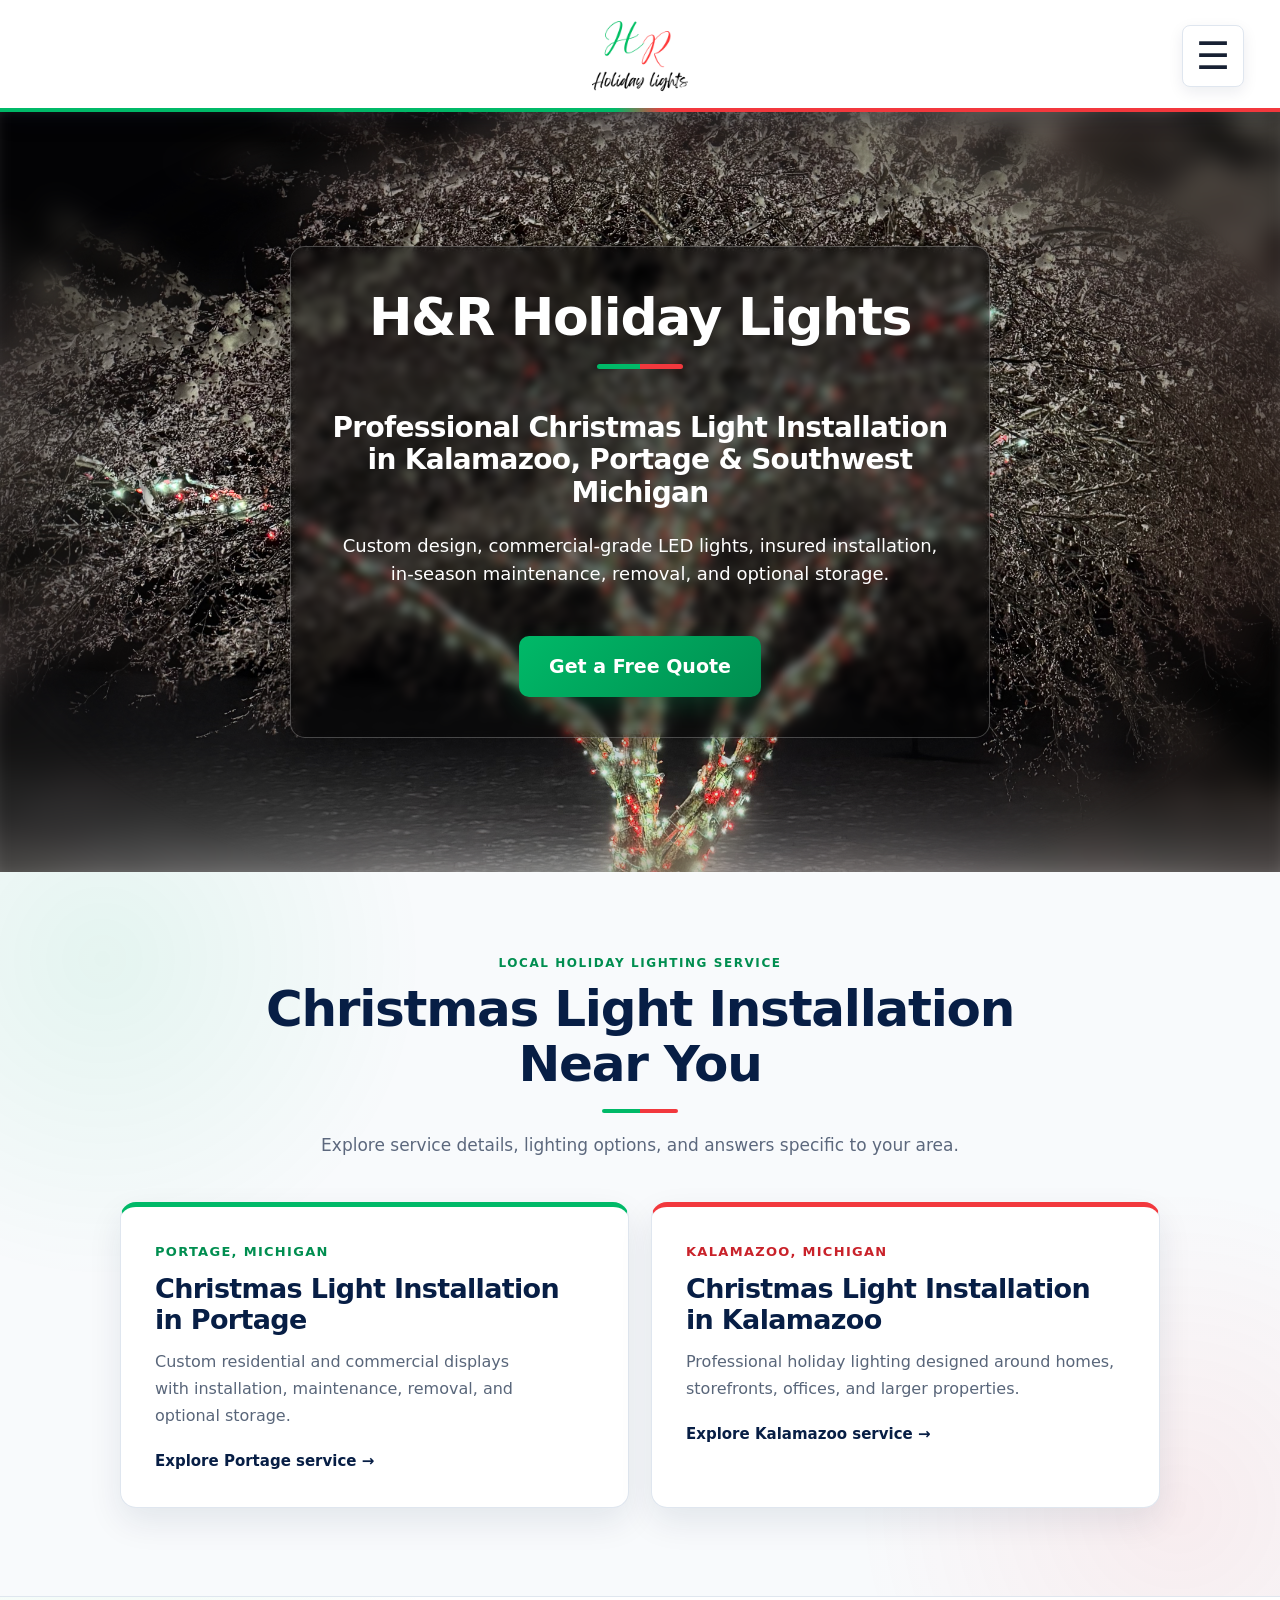
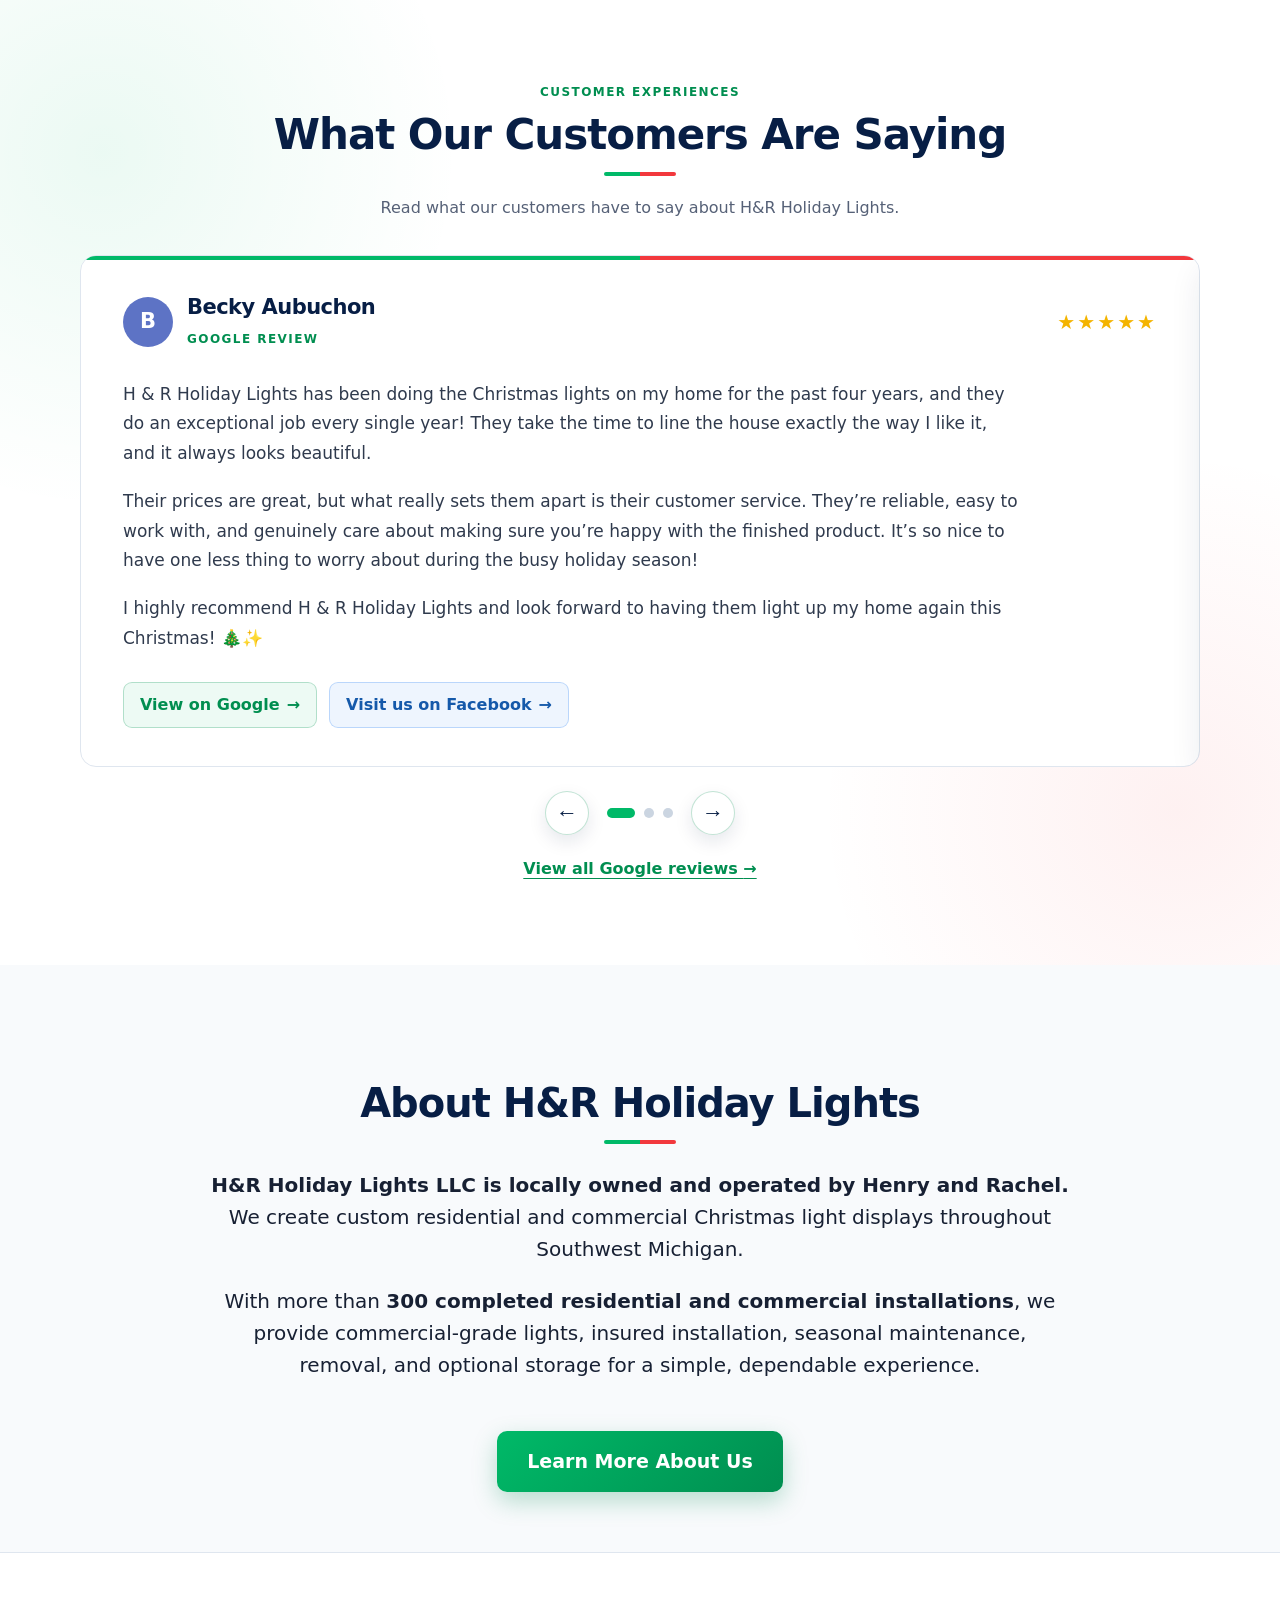
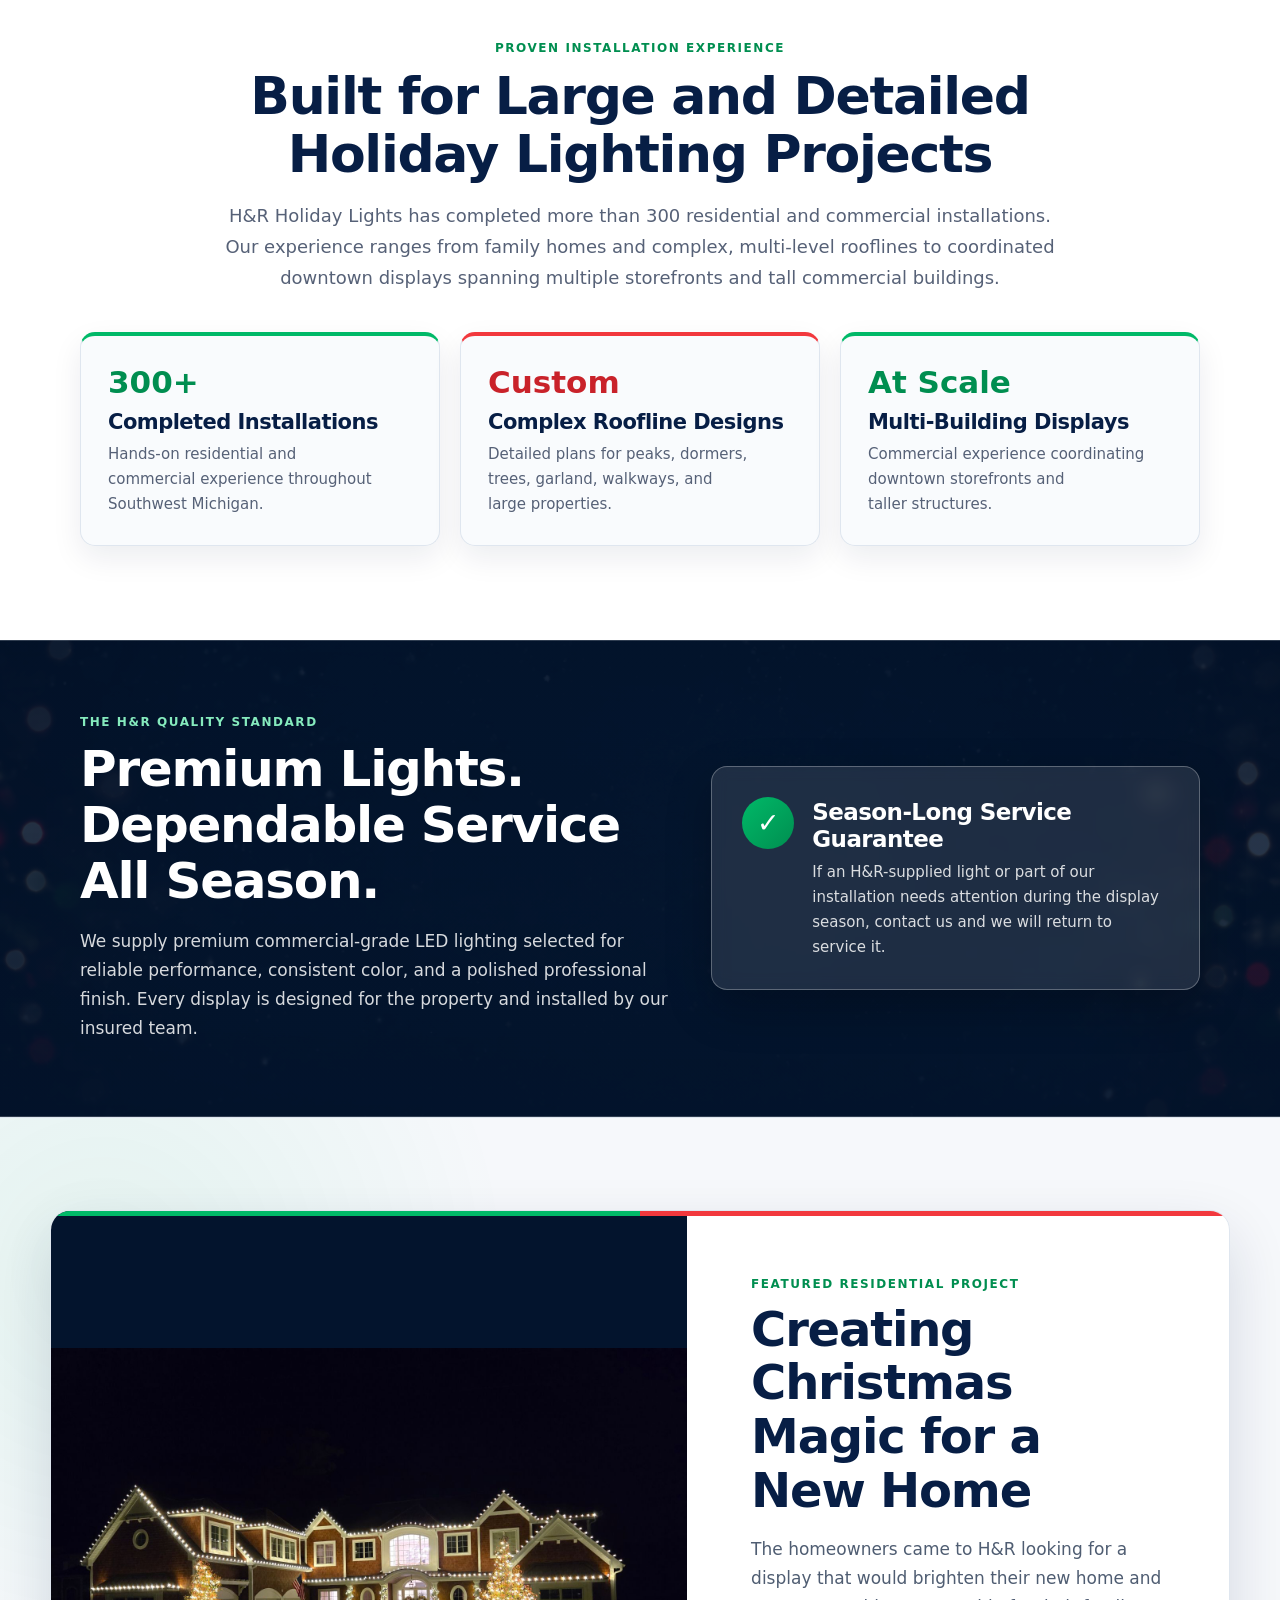
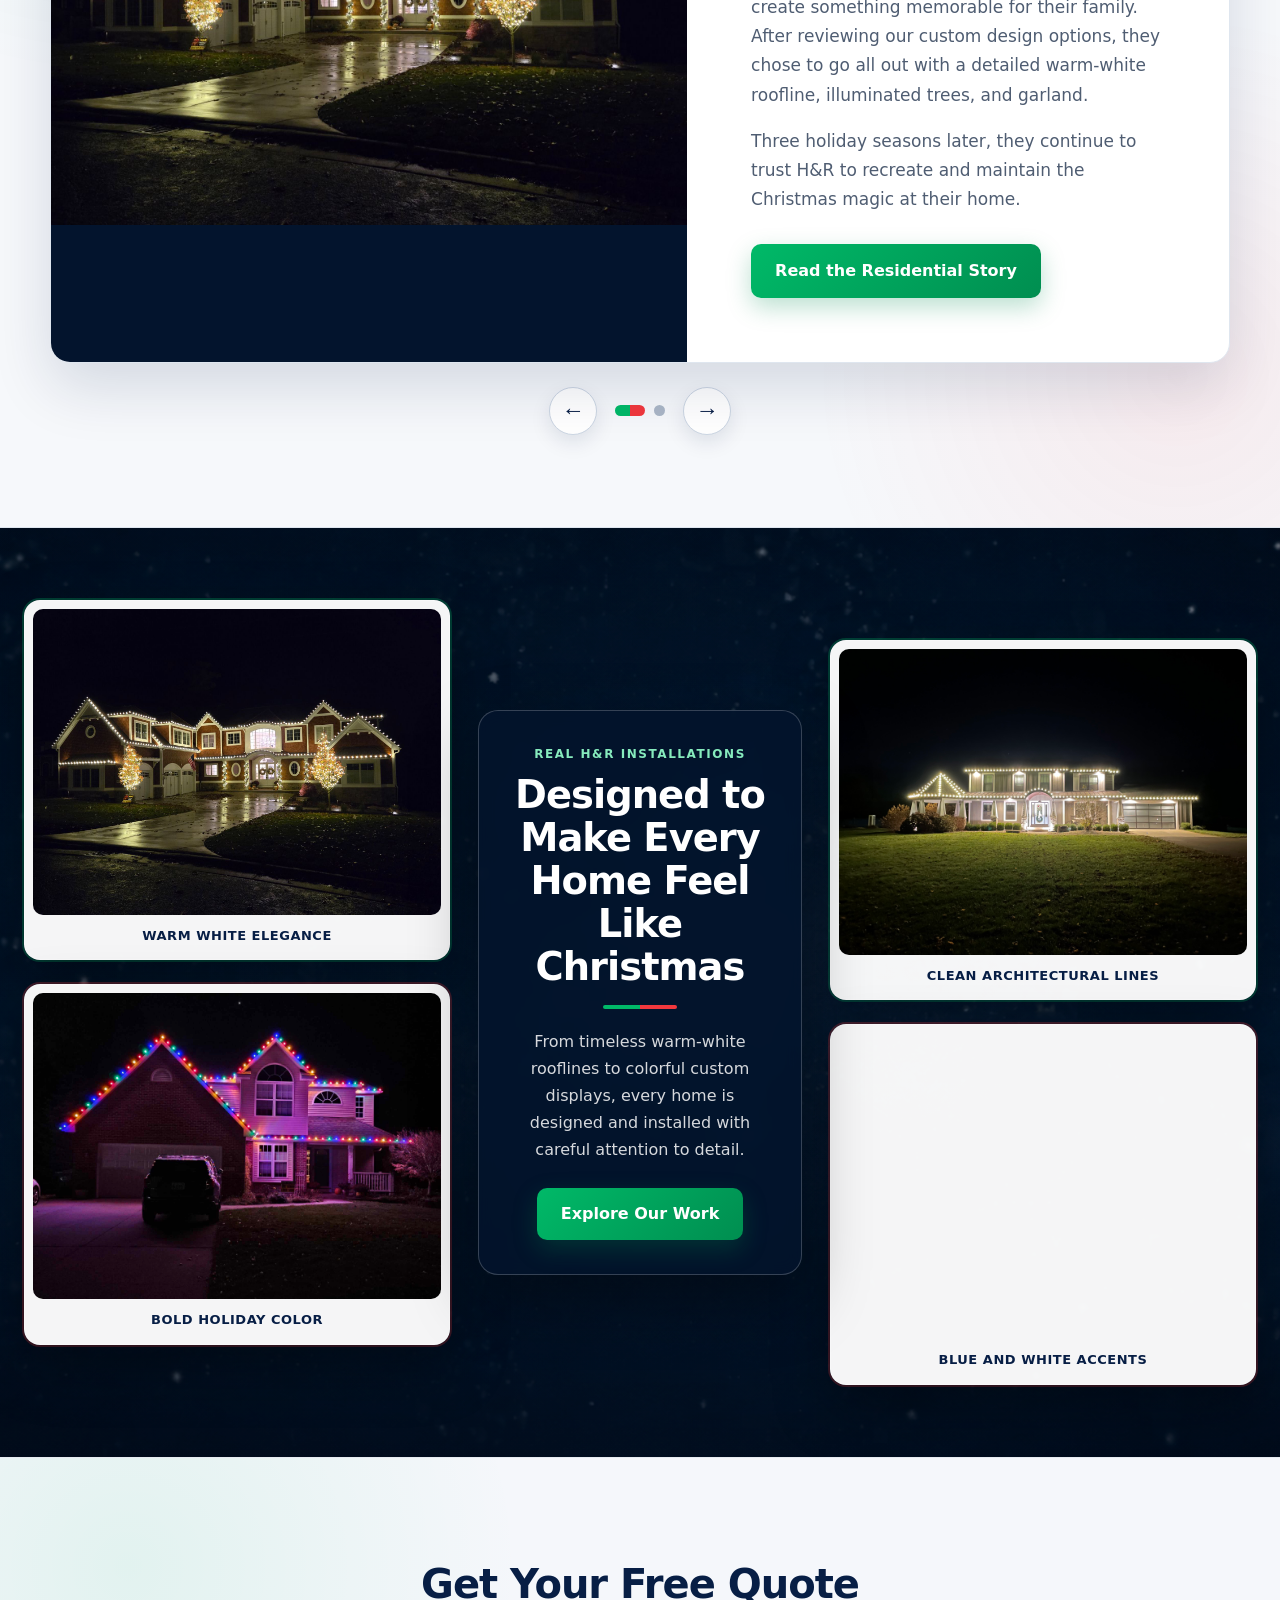
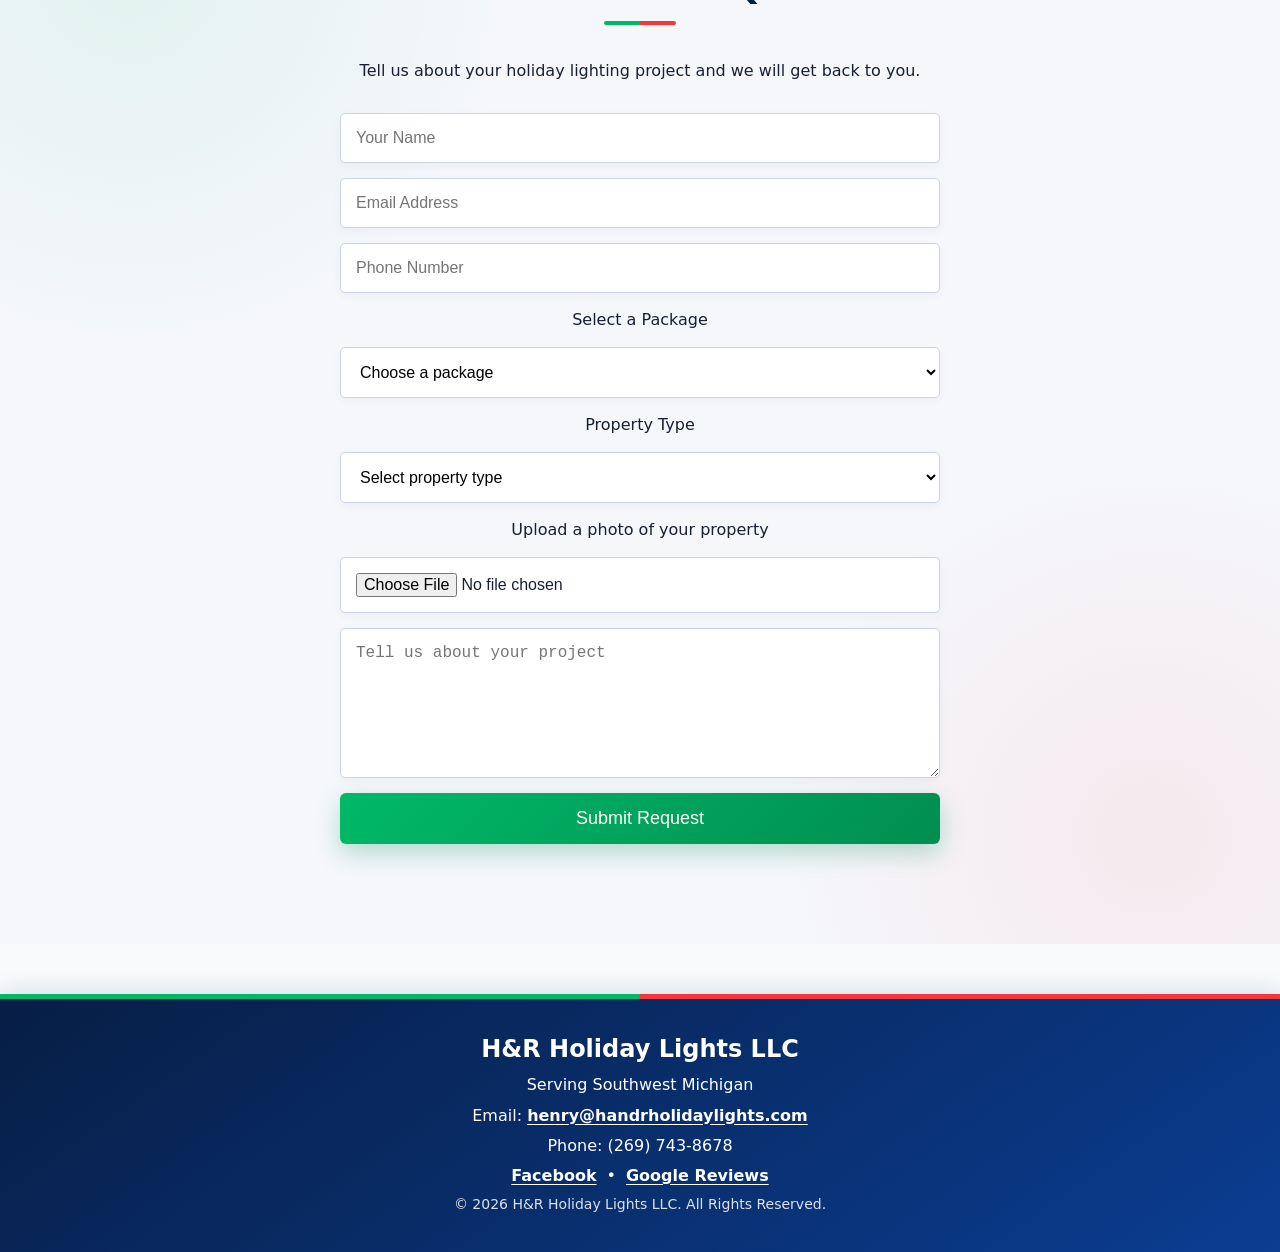
==== index.html @ 10bcf6a8 "Remove fixed Google review counts from homepage" ====
<!DOCTYPE html>
<html lang="en">
<head>
    <meta charset="UTF-8">
    <meta name="viewport" content="width=device-width, initial-scale=1.0">
    <title>Christmas Light Installation in Kalamazoo &amp; Portage, MI</title>
    <meta name="description" content="Professional residential and commercial Christmas light installation in Kalamazoo, Portage, and Southwest Michigan. Design, maintenance, removal, and storage.">
    <meta name="robots" content="index, follow, max-image-preview:large">
    <link rel="canonical" href="https://handrholidaylights.com/">
    <meta property="og:type" content="website">
    <meta property="og:site_name" content="H&amp;R Holiday Lights">
    <meta property="og:title" content="Christmas Light Installation in Kalamazoo &amp; Portage, MI">
    <meta property="og:description" content="Professional residential and commercial Christmas light installation in Kalamazoo, Portage, and Southwest Michigan.">
    <meta property="og:url" content="https://handrholidaylights.com/">
    <meta property="og:image" content="https://handrholidaylights.com/photos/Bandos.jpeg">
    <script type="application/ld+json">
    {
      "@context": "https://schema.org",
      "@graph": [
        {
          "@type": "Organization",
          "@id": "https://handrholidaylights.com/#business",
          "name": "H&R Holiday Lights LLC",
          "alternateName": "H&R Holiday Lights",
          "url": "https://handrholidaylights.com/",
          "logo": "https://handrholidaylights.com/photos/logo.png",
          "image": "https://handrholidaylights.com/photos/Bandos.jpeg",
          "description": "Locally owned professional holiday lighting company serving residential and commercial properties throughout Southwest Michigan.",
          "telephone": "+1-269-743-8678",
          "email": "henry@handrholidaylights.com",
          "areaServed": [
            {
              "@type": "City",
              "name": "Kalamazoo",
              "containedInPlace": {
                "@type": "State",
                "name": "Michigan"
              }
            },
            {
              "@type": "City",
              "name": "Portage",
              "containedInPlace": {
                "@type": "State",
                "name": "Michigan"
              }
            },
            {
              "@type": "AdministrativeArea",
              "name": "Southwest Michigan"
            }
          ],
          "founder": [
            {
              "@type": "Person",
              "name": "Henry"
            },
            {
              "@type": "Person",
              "name": "Rachel"
            }
          ],
          "sameAs": [
            "https://www.facebook.com/p/HR-Holiday-Lights-61552505682072/"
          ],
            "knowsAbout": [
                "Residential holiday lighting",
                "Commercial holiday lighting",
                "Large-scale multi-building holiday lighting",
                "Custom Christmas light design",
                "Professional holiday light installation",
                "Premium commercial-grade LED holiday lights",
                "Season-long service guarantee",
                "In-season lighting maintenance",
            "Holiday light removal and storage"
          ]
        },
        {
          "@type": "WebSite",
          "@id": "https://handrholidaylights.com/#website",
          "url": "https://handrholidaylights.com/",
          "name": "H&R Holiday Lights",
          "publisher": {
            "@id": "https://handrholidaylights.com/#business"
          },
          "inLanguage": "en-US"
        }
      ]
    }
    </script>
    <link rel="stylesheet" href="style.css">
</head>

<body>

<nav class="navbar">

    <div class="logo">
        <a href="index.html">
            <img src="photos/logo.png" alt="H&R Holiday Lights">
        </a>
    </div>

    <div class="menu">
        <button class="menu-button" onclick="toggleMenu()">☰</button>

        <div class="dropdown-menu">
            <a href="index.html">Home</a>
            <a href="services.html">Services</a>
            <a href="gallery.html">Our Work</a>
            <a href="packages.html">Packages</a>
            <a href="process.html">Our Process</a>
            <a href="about.html">About Us</a>
            <a href="portage-christmas-light-installation.html">Portage</a>
            <a href="kalamazoo-christmas-light-installation.html">Kalamazoo</a>
            <a href="faq.html">FAQ</a>
            <a href="index.html#quote">Free Quote</a>
        </div>
    </div>

</nav>

<!-- HERO SECTION -->
<section class="hero">
    <div class="hero-content">
        <h1>H&R Holiday Lights</h1>
        <h2>Professional Christmas Light Installation in Kalamazoo, Portage &amp; Southwest Michigan</h2>
        <p>
            Custom design, commercial-grade LED lights, insured installation,
            in-season maintenance, removal, and optional storage.
        </p>
        <a href="#quote" class="quote-button">Get a Free Quote</a>
    </div>
</section>


<!-- LOCAL SERVICE AREAS -->
<section class="home-service-areas" aria-labelledby="service-areas-heading">
    <div class="location-section-heading">
        <span class="project-story-label">Local holiday lighting service</span>
        <h2 id="service-areas-heading">Christmas Light Installation Near You</h2>
        <p>Explore service details, lighting options, and answers specific to your area.</p>
    </div>

    <div class="home-service-area-grid">
        <a href="portage-christmas-light-installation.html" class="home-service-area-card">
            <span>Portage, Michigan</span>
            <h3>Christmas Light Installation in Portage</h3>
            <p>Custom residential and commercial displays with installation, maintenance, removal, and optional storage.</p>
            <strong>Explore Portage service <span aria-hidden="true">→</span></strong>
        </a>

        <a href="kalamazoo-christmas-light-installation.html" class="home-service-area-card">
            <span>Kalamazoo, Michigan</span>
            <h3>Christmas Light Installation in Kalamazoo</h3>
            <p>Professional holiday lighting designed around homes, storefronts, offices, and larger properties.</p>
            <strong>Explore Kalamazoo service <span aria-hidden="true">→</span></strong>
        </a>
    </div>
</section>


<!-- CUSTOMER REVIEW CARDS -->
<section class="reviews-showcase" aria-labelledby="reviews-heading">
    <div class="reviews-heading">
        <span>Customer experiences</span>
        <h2 id="reviews-heading">What Our Customers Are Saying</h2>
        <p>Read what our customers have to say about H&amp;R Holiday Lights.</p>
    </div>

    <div class="review-carousel" data-review-carousel aria-label="Customer Google reviews">
        <div class="review-viewport">
            <!-- Add new verified reviews as articles in this track; the carousel detects them automatically. -->
            <div class="review-track" data-review-track>
        <article class="review-card review-card-current review-slide" data-review-slide>
            <div class="review-card-top">
                <div class="reviewer">
                    <span class="reviewer-avatar" aria-hidden="true">B</span>
                    <div>
                        <h3>Becky Aubuchon</h3>
                        <span class="review-card-source">Google Review</span>
                    </div>
                </div>
                <span class="review-card-stars" aria-label="5 out of 5 stars">★★★★★</span>
            </div>

            <blockquote>
                <p>
                    H &amp; R Holiday Lights has been doing the Christmas lights on my home for the past four years,
                    and they do an exceptional job every single year! They take the time to line the house exactly
                    the way I like it, and it always looks beautiful.
                </p>
                <p>
                    Their prices are great, but what really sets them apart is their customer service. They’re
                    reliable, easy to work with, and genuinely care about making sure you’re happy with the finished
                    product. It’s so nice to have one less thing to worry about during the busy holiday season!
                </p>
                <p>
                    I highly recommend H &amp; R Holiday Lights and look forward to having them light up my home again
                    this Christmas! 🎄✨
                </p>
            </blockquote>

            <div class="review-actions">
                <a
                    href="https://www.google.com/search?q=H%26R+Holiday+Lights+Mattawan+MI+reviews"
                    target="_blank"
                    rel="noopener noreferrer">
                    View on Google <span aria-hidden="true">→</span>
                </a>
                <a
                    class="facebook-link"
                    href="https://www.facebook.com/p/HR-Holiday-Lights-61552505682072/"
                    target="_blank"
                    rel="noopener noreferrer">
                    Visit us on Facebook <span aria-hidden="true">→</span>
                </a>
            </div>
        </article>

        <article class="review-card review-card-current review-slide" data-review-slide>
            <div class="review-card-top">
                <div class="reviewer">
                    <span class="reviewer-avatar" aria-hidden="true">P</span>
                    <div>
                        <h3>Peggy Burco</h3>
                        <span class="review-card-source">Google Review</span>
                    </div>
                </div>
                <span class="review-card-stars" aria-label="5 out of 5 stars">★★★★★</span>
            </div>

            <blockquote>
                <p>
                    We’ve used Henry for 2 years and scheduled for this year. Always professional,
                    on time and does what he says. His prices are great too! Couldn’t be more satisfied!
                </p>
            </blockquote>

            <div class="review-actions">
                <a
                    href="https://www.google.com/search?q=H%26R+Holiday+Lights+Mattawan+MI+reviews"
                    target="_blank"
                    rel="noopener noreferrer">
                    View on Google <span aria-hidden="true">→</span>
                </a>
            </div>
        </article>

        <article class="review-card review-card-current review-slide" data-review-slide>
            <div class="review-card-top">
                <div class="reviewer">
                    <span class="reviewer-avatar" aria-hidden="true">Z</span>
                    <div>
                        <h3>Zena Burns</h3>
                        <span class="review-card-source">Google Review</span>
                    </div>
                </div>
                <span class="review-card-stars" aria-label="5 out of 5 stars">★★★★★</span>
            </div>

            <blockquote>
                <p>
                    Working with H&amp;R was a great experience. Their quality and professionalism were both
                    fantastic. We were so impressed when they came out to give us our initial quote. They quickly
                    provided a color-coded photo of our home with different options that we could mix and match to
                    fit our budget. We also felt like they were truly invested in making our home look great.
                </p>
                <p>
                    We wanted to mix it up a bit with the colors, and their collaboration and idea-sharing were very
                    much appreciated. It's so great to work with a company that's quick to respond, too. We're looking
                    forward to having them back this season. Highly recommend!
                </p>
            </blockquote>

            <div class="review-actions">
                <a
                    href="https://www.google.com/search?q=H%26R+Holiday+Lights+Mattawan+MI+reviews"
                    target="_blank"
                    rel="noopener noreferrer">
                    View on Google <span aria-hidden="true">→</span>
                </a>
            </div>
        </article>
            </div>
        </div>
        <div class="review-carousel-controls" data-review-controls>
            <button type="button" class="review-arrow" data-review-previous aria-label="Show previous review">←</button>
            <div class="review-dots" data-review-dots aria-label="Choose a review"></div>
            <button type="button" class="review-arrow" data-review-next aria-label="Show next review">→</button>
        </div>
        <a class="review-all-link" href="https://www.google.com/search?q=H%26R+Holiday+Lights+Mattawan+MI+reviews" target="_blank" rel="noopener noreferrer">View all Google reviews <span aria-hidden="true">→</span></a>
    </div>
</section>


<!-- ABOUT US SECTION -->
<section class="about">

    <h2>About H&R Holiday Lights</h2>

    <p>
        <strong>H&R Holiday Lights LLC is locally owned and operated by Henry and Rachel.</strong>
        We create custom residential and commercial Christmas light displays
        throughout Southwest Michigan.
    </p>

    <p>
        With more than <strong>300 completed residential and commercial installations</strong>,
        we provide commercial-grade lights, insured installation, seasonal maintenance,
        removal, and optional storage for a simple, dependable experience.
    </p>

    <a href="about.html" class="quote-button">
        Learn More About Us
    </a>

</section>


<!-- CAPACITY AND EXPERIENCE -->
<section class="capacity-proof" aria-labelledby="capacity-heading">
    <div class="capacity-proof-heading">
        <span class="project-story-label">Proven installation experience</span>
        <h2 id="capacity-heading">Built for Large and Detailed Holiday Lighting Projects</h2>
        <p>
            H&R Holiday Lights has completed more than 300 residential and commercial
            installations. Our experience ranges from family homes and complex,
            multi-level rooflines to coordinated downtown displays spanning multiple
            storefronts and tall commercial buildings.
        </p>
    </div>

    <div class="capacity-proof-grid">
        <article>
            <strong>300+</strong>
            <h3>Completed Installations</h3>
            <p>Hands-on residential and commercial experience throughout Southwest Michigan.</p>
        </article>
        <article>
            <strong>Custom</strong>
            <h3>Complex Roofline Designs</h3>
            <p>Detailed plans for peaks, dormers, trees, garland, walkways, and large properties.</p>
        </article>
        <article>
            <strong>At Scale</strong>
            <h3>Multi-Building Displays</h3>
            <p>Commercial experience coordinating downtown storefronts and taller structures.</p>
        </article>
    </div>

</section>


<!-- QUALITY AND SERVICE PROMISE -->
<section class="quality-promise" aria-labelledby="quality-promise-heading">
    <div class="quality-promise-copy">
        <span class="project-story-label">The H&R quality standard</span>
        <h2 id="quality-promise-heading">Premium Lights. Dependable Service All Season.</h2>
        <p>
            We supply premium commercial-grade LED lighting selected for reliable
            performance, consistent color, and a polished professional finish. Every
            display is designed for the property and installed by our insured team.
        </p>
    </div>

    <div class="service-guarantee">
        <span aria-hidden="true">✓</span>
        <div>
            <h3>Season-Long Service Guarantee</h3>
            <p>
                If an H&R-supplied light or part of our installation needs attention
                during the display season, contact us and we will return to service it.
            </p>
        </div>
    </div>
</section>


<!-- FEATURED PROJECT STORY -->
<section class="featured-project project-carousel" aria-label="Featured residential and commercial project stories" data-project-carousel>
    <div class="project-carousel-track">
        <article class="featured-project-inner project-slide is-active" data-project-slide>
            <figure class="featured-project-media">
                <img
                    src="photos/Bandos.jpeg"
                    alt="Large Southwest Michigan home with warm-white lights outlining multiple rooflines, peaks, front trees, and the entry"
                    width="1600"
                    height="1200"
                    loading="lazy"
                    decoding="async">
            </figure>

            <div class="featured-project-copy">
                <span class="project-story-label">Featured residential project</span>
                <h2>Creating Christmas Magic for a New Home</h2>
                <p>
                    The homeowners came to H&R looking for a display that would brighten their
                    new home and create something memorable for their family. After reviewing
                    our custom design options, they chose to go all out with a detailed
                    warm-white roofline, illuminated trees, and garland.
                </p>
                <p>
                    Three holiday seasons later, they continue to trust H&R to recreate and
                    maintain the Christmas magic at their home.
                </p>
                <a href="gallery.html#project-stories" class="quote-button">Read the Residential Story</a>
            </div>
        </article>

        <article class="featured-project-inner project-slide project-slide-commercial" data-project-slide hidden>
            <a
                class="featured-project-media project-slide-video-link"
                href="commercial.html#dowagiac-project"
                aria-label="View the Downtown Dowagiac project story and video">
                <img
                    src="videos/commercial-display-poster.jpg"
                    alt="Downtown Dowagiac storefronts outlined with coordinated holiday lighting"
                    width="910"
                    height="512"
                    loading="lazy"
                    decoding="async">
                <span aria-hidden="true">▶</span>
            </a>

            <div class="featured-project-copy">
                <span class="project-story-label">Featured commercial project</span>
                <h2>Christmas Magic Returns to Downtown Dowagiac</h2>
                <p>
                    After years of wanting to refresh the downtown Christmas atmosphere,
                    Dowagiac turned to H&R for a coordinated display spanning multiple
                    storefronts and tall structures.
                </p>
                <p>
                    H&R continues to support the project with year-round planning and
                    seasonal maintenance, helping the downtown display shine year after year.
                </p>
                <ul class="commercial-proof-list project-carousel-proof" aria-label="Dowagiac project highlights">
                    <li>Multi-building display</li>
                    <li>Tall structures</li>
                    <li>Ongoing service</li>
                </ul>
                <a href="commercial.html#dowagiac-project" class="quote-button">View the Story &amp; Video</a>
            </div>
        </article>
    </div>

    <div class="project-carousel-controls" aria-label="Featured project controls">
        <button type="button" class="project-carousel-arrow" data-project-previous aria-label="Show previous project">←</button>
        <div class="project-carousel-dots">
            <button type="button" class="is-active" data-project-dot aria-label="Show residential project" aria-current="true"></button>
            <button type="button" data-project-dot aria-label="Show Downtown Dowagiac project"></button>
        </div>
        <button type="button" class="project-carousel-arrow" data-project-next aria-label="Show next project">→</button>
    </div>
</section>


<!-- WINTER INSTALLATION SHOWCASE -->
<section class="gallery holiday-showcase" aria-labelledby="showcase-heading">
    <div class="showcase-inner">
        <div class="showcase-photo-column showcase-photo-column-left">
            <figure class="showcase-photo">
                <img src="photos/Bandos.jpeg" alt="Large home outlined with warm white holiday lights" width="1600" height="1200" loading="lazy" decoding="async">
                <figcaption>Warm white elegance</figcaption>
            </figure>

            <figure class="showcase-photo">
                <img src="photos/Bethany.jpeg" alt="Home outlined with bright multicolor Christmas lights" width="2000" height="1500" loading="lazy" decoding="async">
                <figcaption>Bold holiday color</figcaption>
            </figure>
        </div>

        <div class="showcase-copy">
            <span class="showcase-eyebrow">Real H&amp;R installations</span>
            <h2 id="showcase-heading">Designed to Make Every Home Feel Like Christmas</h2>
            <p>
                From timeless warm-white rooflines to colorful custom displays,
                every home is designed and installed with careful attention to detail.
            </p>
            <a href="gallery.html" class="quote-button">Explore Our Work</a>
        </div>

        <div class="showcase-photo-column showcase-photo-column-right">
            <figure class="showcase-photo">
                <img src="photos/Eric.jpeg" alt="Wide home with a crisp warm white roofline display" width="4032" height="3024" loading="lazy" decoding="async">
                <figcaption>Clean architectural lines</figcaption>
            </figure>

            <figure class="showcase-photo">
                <img src="photos/Blue.jpeg" alt="Two-story home decorated with blue and white holiday lights" width="5712" height="4284" loading="lazy" decoding="async">
                <figcaption>Blue and white accents</figcaption>
            </figure>
        </div>
    </div>
</section>




<!-- QUOTE SECTION -->
<section class="quote" id="quote">

    <h2>Get Your Free Quote</h2>

    <p>
        Tell us about your holiday lighting project and we will get back to you.
    </p>

    <form action="https://formspree.io/f/xqpzarww" method="POST" enctype="multipart/form-data">

    <input
        type="text"
        name="name"
        placeholder="Your Name"
        required>

    <input
        type="email"
        name="email"
        placeholder="Email Address"
        required>

    <input
        type="tel"
        name="phone"
        placeholder="Phone Number">

<label for="package">Select a Package</label>

<select id="package" name="package" required>
    <option value="">Choose a package</option>
    <option value="Classic Package">Classic Package ($650 - $1,200)</option>
    <option value="Premium Package">Premium Package ($1,200 - $2,300)</option>
    <option value="Signature Package">Signature Package ($2,300+)</option>
    <option value="Commercial Package">Commercial Package (Custom Quote)</option>
</select>
<label for="property">Property Type</label>

<select id="property" name="property" required>
    <option value="">Select property type</option>
    <option value="Residential Home">Residential Home</option>
    <option value="Business">Business</option>
    <option value="Church">Church</option>
    <option value="Apartment / HOA">Apartment / HOA</option>
</select>
<label for="photos">Upload a photo of your property</label>

<input 
    type="file" 
    id="photos" 
    name="photos" 
    accept="image/*">
    <textarea
        name="message"
        placeholder="Tell us about your project"
        required></textarea>

    <button type="submit">
        Submit Request
    </button>

</form>
</section>
<footer>

    <p>H&R Holiday Lights LLC</p>

    <p>Serving Southwest Michigan</p>

    <p>Email: <a href="mailto:henry@handrholidaylights.com">henry@handrholidaylights.com</a></p>

    <p>Phone: (269) 743-8678</p>

    <p class="footer-socials">
        <a href="https://www.facebook.com/p/HR-Holiday-Lights-61552505682072/" target="_blank" rel="noopener noreferrer">Facebook</a>
        <span aria-hidden="true">•</span>
        <a href="https://www.google.com/search?q=H%26R+Holiday+Lights+Mattawan+MI+reviews" target="_blank" rel="noopener noreferrer">Google Reviews</a>
    </p>

    <p>© 2026 H&R Holiday Lights LLC. All Rights Reserved.</p>

</footer>
<script>
function toggleMenu() {
    document.querySelector(".dropdown-menu").classList.toggle("show");
}

const projectCarousel = document.querySelector("[data-project-carousel]");

if (projectCarousel) {
    const projectSlides = Array.from(projectCarousel.querySelectorAll("[data-project-slide]"));
    const projectDots = Array.from(projectCarousel.querySelectorAll("[data-project-dot]"));
    const previousProject = projectCarousel.querySelector("[data-project-previous]");
    const nextProject = projectCarousel.querySelector("[data-project-next]");
    const reduceMotion = window.matchMedia("(prefers-reduced-motion: reduce)").matches;
    let activeProject = 0;
    let projectTimer;

    function showProject(index) {
        activeProject = (index + projectSlides.length) % projectSlides.length;

        projectSlides.forEach((slide, slideIndex) => {
            const isActive = slideIndex === activeProject;
            slide.hidden = !isActive;
            slide.classList.toggle("is-active", isActive);
            slide.setAttribute("aria-hidden", String(!isActive));
        });

        projectDots.forEach((dot, dotIndex) => {
            const isActive = dotIndex === activeProject;
            dot.classList.toggle("is-active", isActive);
            if (isActive) {
                dot.setAttribute("aria-current", "true");
            } else {
                dot.removeAttribute("aria-current");
            }
        });
    }

    function stopProjectRotation() {
        window.clearInterval(projectTimer);
    }

    function startProjectRotation() {
        stopProjectRotation();
        if (!reduceMotion) {
            projectTimer = window.setInterval(() => showProject(activeProject + 1), 8000);
        }
    }

    previousProject.addEventListener("click", () => {
        showProject(activeProject - 1);
        startProjectRotation();
    });

    nextProject.addEventListener("click", () => {
        showProject(activeProject + 1);
        startProjectRotation();
    });

    projectDots.forEach((dot, index) => {
        dot.addEventListener("click", () => {
            showProject(index);
            startProjectRotation();
        });
    });

    projectCarousel.addEventListener("mouseenter", stopProjectRotation);
    projectCarousel.addEventListener("mouseleave", startProjectRotation);
    projectCarousel.addEventListener("focusin", stopProjectRotation);
    projectCarousel.addEventListener("focusout", (event) => {
        if (!projectCarousel.contains(event.relatedTarget)) {
            startProjectRotation();
        }
    });

    showProject(0);
    startProjectRotation();
}

const reviewCarousel = document.querySelector("[data-review-carousel]");

if (reviewCarousel) {
    const reviewTrack = reviewCarousel.querySelector("[data-review-track]");
    const reviewSlides = Array.from(reviewCarousel.querySelectorAll("[data-review-slide]"));
    const reviewDots = reviewCarousel.querySelector("[data-review-dots]");
    const reviewControls = reviewCarousel.querySelector("[data-review-controls]");
    const previousReview = reviewCarousel.querySelector("[data-review-previous]");
    const nextReview = reviewCarousel.querySelector("[data-review-next]");
    const reduceReviewMotion = window.matchMedia("(prefers-reduced-motion: reduce)").matches;
    let activeReview = 0;
    let reviewTimer;
    let reviewTouchStart = 0;

    const reviewDotButtons = reviewSlides.map((slide, index) => {
        const dot = document.createElement("button");
        dot.type = "button";
        dot.setAttribute("aria-label", `Show review ${index + 1}`);
        dot.addEventListener("click", () => {
            showReview(index);
            startReviewRotation();
        });
        reviewDots.appendChild(dot);
        return dot;
    });

    function showReview(index) {
        activeReview = (index + reviewSlides.length) % reviewSlides.length;
        reviewTrack.style.transform = `translateX(-${activeReview * 100}%)`;
        reviewSlides.forEach((slide, slideIndex) => {
            slide.setAttribute("aria-hidden", String(slideIndex !== activeReview));
        });
        reviewDotButtons.forEach((dot, dotIndex) => {
            const isActive = dotIndex === activeReview;
            dot.classList.toggle("is-active", isActive);
            dot.setAttribute("aria-current", isActive ? "true" : "false");
        });
    }

    function stopReviewRotation() {
        window.clearInterval(reviewTimer);
    }

    function startReviewRotation() {
        stopReviewRotation();
        if (!reduceReviewMotion && reviewSlides.length > 1) {
            reviewTimer = window.setInterval(() => showReview(activeReview + 1), 6500);
        }
    }

    previousReview.addEventListener("click", () => {
        showReview(activeReview - 1);
        startReviewRotation();
    });
    nextReview.addEventListener("click", () => {
        showReview(activeReview + 1);
        startReviewRotation();
    });
    reviewCarousel.addEventListener("mouseenter", stopReviewRotation);
    reviewCarousel.addEventListener("mouseleave", startReviewRotation);
    reviewCarousel.addEventListener("focusin", stopReviewRotation);
    reviewCarousel.addEventListener("focusout", (event) => {
        if (!reviewCarousel.contains(event.relatedTarget)) startReviewRotation();
    });
    reviewCarousel.addEventListener("touchstart", (event) => {
        reviewTouchStart = event.changedTouches[0].clientX;
        stopReviewRotation();
    }, { passive: true });
    reviewCarousel.addEventListener("touchend", (event) => {
        const distance = event.changedTouches[0].clientX - reviewTouchStart;
        if (Math.abs(distance) > 45 && reviewSlides.length > 1) {
            showReview(activeReview + (distance < 0 ? 1 : -1));
        }
        startReviewRotation();
    }, { passive: true });

    reviewControls.hidden = reviewSlides.length <= 1;
    showReview(0);
    startReviewRotation();
}
</script>
</body>
</html>
---- style.css ----
/* =========================================================
   H&R HOLIDAY LIGHTS
   CLEAN MASTER CSS
========================================================= */

* {
    box-sizing: border-box;
}

html {
    scroll-behavior: smooth;
}

body {
    margin: 0;
    font-family: Arial, sans-serif;
    color: #222;
    background: white;
}

/* =========================================================
   NAVIGATION
========================================================= */

.navbar {
    position: relative;
    width: 100%;
    height: 120px;
    min-height: 120px;

    display: flex;
    align-items: center;
    justify-content: center;

    padding: 12px 40px;

    background: white;

    box-shadow: 0 2px 10px rgba(0, 0, 0, 0.15);

    z-index: 1000;
}

/* LOGO */

.logo {
    display: flex;
    align-items: center;
}

.logo a {
    display: block;
}

.logo img {
    width: 235px;
    height: auto;
    display: block;
}

/* MENU */

.menu {
    position: absolute;
    right: 40px;
    top: 50%;

    transform: translateY(-50%);

    z-index: 1001;
}

/* MENU BUTTON */

.menu-button {
    width: 64px;
    height: 64px;

    display: flex;
    align-items: center;
    justify-content: center;

    padding: 0;

    background: white;
    border: none;

    font-size: 38px;
    line-height: 1;

    cursor: pointer;

    border-radius: 8px;
}

/* DROPDOWN */

.dropdown-menu {
    display: none;

    position: absolute;
    right: 0;
    top: 74px;

    width: 220px;

    background: white;

    box-shadow: 0 4px 15px rgba(0, 0, 0, 0.2);

    border-radius: 8px;

    overflow: hidden;

    z-index: 2000;
}

.dropdown-menu.show {
    display: block;
}

.dropdown-menu a {
    display: block;

    padding: 16px 20px;

    color: #333;

    text-decoration: none;

    font-size: 17px;
}

.dropdown-menu a:hover {
    background: #f2f2f2;
}

/* =========================================================
   HERO
========================================================= */

.hero {
    height: 100vh;

    position: relative;
    overflow: hidden;

    display: flex;
    align-items: center;
    justify-content: center;

    text-align: center;

    color: white;
}

.hero::before {
    content: "";

    position: absolute;

    top: -25px;
    left: -25px;
    right: -25px;
    bottom: -25px;

    background-image: url("photos/Tree.jpeg");
    background-size: cover;
    background-position: center;

    filter: blur(15px);

    z-index: 0;
}

.hero::after {
    content: "";

    position: absolute;
    inset: 0;

    background-image: url("photos/Tree.jpeg");
    background-size: cover;
    background-position: center;

    mask-image: radial-gradient(
        ellipse at center,
        black 0%,
        black 55%,
        transparent 80%
    );

    -webkit-mask-image: radial-gradient(
        ellipse at center,
        black 0%,
        black 55%,
        transparent 80%
    );

    z-index: 1;
}

.hero-content {
    position: relative;
    z-index: 2;

    max-width: 700px;

    padding: 40px;

    background: rgba(0, 0, 0, 0.5);

    border-radius: 15px;
}

.hero h1 {
    font-size: 52px;
}

.hero h2 {
    font-size: 28px;
}

/* =========================================================
   GENERAL BUTTON
========================================================= */

.quote-button {
    display: inline-block;

    margin-top: 30px;

    padding: 20px 45px;

    background: #0b3d91;
    color: white;

    text-decoration: none;

    border-radius: 10px;

    font-size: 22px;
    font-weight: bold;

    box-shadow: 0 5px 15px rgba(0, 0, 0, 0.3);

    transition: all 0.3s ease;
}

.quote-button:hover {
    background: #d62828;

    transform: translateY(-3px);

    box-shadow: 0 8px 20px rgba(0, 0, 0, 0.4);
}

/* =========================================================
   ABOUT / HOME
========================================================= */

.about {
    max-width: 900px;

    margin: auto;

    padding: 60px 20px;

    text-align: center;
}

.about h2 {
    font-size: 40px;
    margin-bottom: 25px;
}

.about p {
    font-size: 20px;
    line-height: 1.6;
}

/* =========================================================
   HOME GALLERY
========================================================= */

.gallery {
    padding: 40px 20px;
}

.gallery h2 {
    text-align: center;
}

.homepage-grid {
    display: grid;

    grid-template-columns: repeat(2, 1fr);

    gap: 20px;

    max-width: 1000px;

    margin: auto;
}

.homepage-grid img {
    width: 100%;
    height: 300px;

    object-fit: cover;

    border-radius: 12px;
}

.gallery-button {
    text-align: center;
    margin-top: 30px;
}

/* =========================================================
   QUOTE
========================================================= */

.quote {
    padding: 70px 20px;

    text-align: center;

    background: #f5f5f5;
}

.quote h2 {
    font-size: 40px;
}

.quote form {
    max-width: 600px;

    margin: 30px auto;

    display: flex;

    flex-direction: column;

    gap: 15px;
}

.quote input,
.quote textarea,
.quote select {
    width: 100%;

    padding: 15px;

    font-size: 16px;

    border-radius: 5px;

    border: 1px solid #ccc;

    background: white;
}

.quote textarea {
    height: 150px;
}

.quote button {
    padding: 15px;

    font-size: 18px;

    background: #0b3d91;

    color: white;

    border: none;

    border-radius: 6px;

    cursor: pointer;
}

/* =========================================================
   SERVICES
========================================================= */

.services {
    max-width: 1200px;

    margin: auto;

    padding: 60px 20px;

    text-align: center;
}

.services h1 {
    font-size: 48px;
}

.services-intro {
    max-width: 700px;

    margin: 0 auto 50px;

    font-size: 20px;

    color: #555;
}

.services-grid {
    display: grid;

    grid-template-columns: repeat(
        auto-fit,
        minmax(320px, 1fr)
    );

    gap: 30px;
}

.service-card {
    padding: 30px;

    background: white;

    border-radius: 12px;

    box-shadow: 0 5px 15px rgba(0, 0, 0, 0.1);

    transition: 0.3s ease;
}

.service-card:hover {
    transform: translateY(-8px);

    box-shadow: 0 10px 25px rgba(0, 0, 0, 0.2);
}

.service-card h2 {
    color: #0b3d91;
}

.service-card p {
    line-height: 1.6;
}

/* =========================================================
   FAQ
========================================================= */

.faq {
    max-width: 900px;

    margin: auto;

    padding: 60px 20px;
}

.faq h1 {
    text-align: center;

    font-size: 48px;

    margin-bottom: 50px;
}

.faq-item {
    margin-bottom: 35px;

    padding: 25px;

    border-radius: 10px;

    background: #f8f8f8;

    box-shadow: 0 2px 10px rgba(0, 0, 0, 0.08);
}

.faq-item h3 {
    color: #0b3d91;
}

.faq-item p {
    line-height: 1.6;
}

/* =========================================================
   PROCESS
========================================================= */

.process {
    max-width: 1000px;

    margin: auto;

    padding: 60px 20px;
}

.process h1 {
    text-align: center;

    font-size: 48px;
}

.process-intro {
    text-align: center;

    max-width: 700px;

    margin: 20px auto 60px;

    font-size: 20px;

    color: #555;
}

.step {
    display: flex;

    align-items: center;

    gap: 30px;

    margin-bottom: 40px;
}

.number {
    width: 70px;
    height: 70px;

    flex-shrink: 0;

    display: flex;

    align-items: center;
    justify-content: center;

    background: #0b3d91;

    color: white;

    border-radius: 50%;

    font-size: 32px;

    font-weight: bold;
}

.step-text {
    flex: 1;

    padding: 25px;

    background: #f8f8f8;

    border-radius: 10px;

    box-shadow: 0 3px 10px rgba(0, 0, 0, 0.1);
}

.step-text h2 {
    color: #0b3d91;
}

.step-text p {
    line-height: 1.6;
}

/* =========================================================
   GALLERY
========================================================= */

.gallery-hero {
    text-align: center;

    padding: 70px 20px 50px;
}

.gallery-hero h1 {
    font-size: 52px;

    margin-bottom: 15px;
}

.gallery-hero p {
    max-width: 750px;

    margin: auto;

    font-size: 20px;

    line-height: 1.6;
}

/* RESIDENTIAL */

.gallery-grid {
    display: grid;

    grid-template-columns: repeat(3, 1fr);

    gap: 20px;

    max-width: 1200px;

    margin: 40px auto;

    padding: 0 20px;
}

.gallery-grid img {
    width: 100%;

    height: 250px;

    object-fit: cover;

    border-radius: 12px;

    box-shadow: 0 8px 20px rgba(0, 0, 0, 0.15);

    transition: transform 0.3s ease;
}

.gallery-grid img:hover {
    transform: scale(1.03);
}

/* COMMERCIAL */

.commercial-grid {
    display: grid;

    grid-template-columns: repeat(2, 1fr);

    gap: 30px;

    max-width: 1200px;

    margin: 40px auto;

    padding: 0 20px;
}

.commercial-grid img {
    width: 100%;

    height: 350px;

    object-fit: cover;

    border-radius: 12px;

    box-shadow: 0 8px 20px rgba(0, 0, 0, 0.15);

    transition: transform 0.3s ease;
}

.commercial-grid img:hover {
    transform: scale(1.03);
}

/* GALLERY OPTIONS */

.gallery-buttons {
    display: flex;

    gap: 35px;

    width: 90%;

    max-width: 1400px;

    margin: 20px auto 100px;
}

.gallery-card {
    flex: 1;

    height: 450px;

    display: flex;

    align-items: center;
    justify-content: center;

    text-align: center;

    text-decoration: none;

    color: white;

    border-radius: 15px;

    overflow: hidden;

    box-shadow: 0 8px 25px rgba(0, 0, 0, 0.25);

    transition: 0.3s ease;
}

.gallery-card:hover {
    transform: translateY(-8px);
}

.residential-card {
    background-image:
        linear-gradient(
            rgba(0, 0, 0, 0.35),
            rgba(0, 0, 0, 0.55)
        ),
        url("photos/Bandos.jpeg");

    background-size: cover;

    background-position: center;
}

.commercial-card {
    background-image:
        linear-gradient(
            rgba(0, 0, 0, 0.35),
            rgba(0, 0, 0, 0.55)
        ),
        url("photos/OFD.jpeg");

    background-size: cover;

    background-position: center;
}

.gallery-card-content {
    padding: 40px;
}

.gallery-card-content h2 {
    font-size: 48px;
}

.gallery-card-content p {
    font-size: 21px;
}

.gallery-card-content span {
    display: inline-block;

    padding: 15px 30px;

    background: white;

    color: #222;

    border-radius: 6px;

    font-weight: bold;
}

/* BACK BUTTON */

.gallery-back {
    text-align: center;

    padding: 60px 20px 80px;
}

.gallery-back a {
    color: #222;

    text-decoration: none;

    font-size: 18px;

    font-weight: 600;
}

/* =========================================================
   PACKAGES
========================================================= */

.packages-grid {
    display: grid;

    grid-template-columns: repeat(4, 1fr);

    gap: 30px;

    max-width: 1200px;

    margin: 50px auto;

    padding: 0 20px;
}

.package-card {
    background: white;

    border-radius: 15px;

    overflow: hidden;

    box-shadow: 0 5px 20px rgba(0, 0, 0, 0.15);

    position: relative;
}

.package-card img {
    width: 100%;

    height: 280px;

    object-fit: cover;
}

.package-content {
    padding: 25px;
}

.package-content h2 {
    margin-top: 0;

    font-size: 28px;
}

.package-price {
    color: #b8860b;

    font-size: 22px;
}

.package-content p {
    line-height: 1.6;
}

.popular-package {
    border: 3px solid #b8860b;
}

.popular-badge {
    position: absolute;

    top: 15px;
    left: 15px;

    background: #b8860b;

    color: white;

    padding: 8px 14px;

    border-radius: 20px;

    font-weight: bold;

    font-size: 14px;
}

/* =========================================================
   ABOUT PAGE
========================================================= */

.about-page {
    max-width: 1000px;

    margin: auto;

    padding: 70px 20px;
}

.about-heading {
    text-align: center;

    margin-bottom: 60px;
}

.about-heading h1 {
    font-size: 48px;

    margin-bottom: 15px;
}

.about-heading p {
    font-size: 21px;

    color: #555;
}

/* OWNERS */

.owners {
    display: grid;

    grid-template-columns: repeat(2, 1fr);

    gap: 60px;

    max-width: 900px;

    margin: 0 auto 90px;
}

.owner {
    text-align: center;
}

.owner-image {
    width: 100%;

    height: 400px;

    overflow: hidden;

    border-radius: 15px;

    box-shadow: 0 8px 25px rgba(0, 0, 0, 0.2);

    margin-bottom: 25px;
}

.owner-image img {
    width: 100%;

    height: 100%;

    object-fit: cover;

    display: block;
}

.owner h2 {
    font-size: 32px;

    margin: 10px 0 5px;
}

.owner h3 {
    color: #0b3d91;

    font-size: 18px;

    margin: 0 0 15px;
}

.owner p {
    font-size: 18px;

    line-height: 1.6;

    color: #555;
}

/* ABOUT STORY */

.about-story {
    display: flex;

    align-items: center;

    gap: 60px;

    margin-bottom: 80px;
}

.about-story-image {
    flex: 1;

    height: 400px;

    overflow: hidden;

    border-radius: 15px;

    box-shadow: 0 8px 25px rgba(0, 0, 0, 0.2);
}

.about-story-image img {
    width: 100%;

    height: 100%;

    object-fit: cover;

    display: block;
}

.about-story-text {
    flex: 1;
}

.about-story-text h2,
.about-section h2 {
    color: #0b3d91;

    font-size: 34px;

    margin-bottom: 15px;
}

.about-story-text p,
.about-section p {
    font-size: 20px;

    line-height: 1.7;

    color: #444;
}

.about-section {
    margin-bottom: 60px;
}

.about-cta {
    text-align: center;

    background: #f5f5f5;

    padding: 60px 20px;

    border-radius: 15px;

    margin-top: 30px;
}

.about-cta h2 {
    font-size: 38px;
}


    /* -------------------------
       BUTTONS
    ------------------------- */

    .quote-button {
        padding: 16px 30px;

        font-size: 19px;
    }
/* =========================================================
   MOBILE ONLY
========================================================= */

@media (max-width: 800px) {

    /* -----------------------------------------
       LARGER MOBILE NAVIGATION
    ----------------------------------------- */

    .navbar {
        height: 110px;
        min-height: 110px;
        padding: 10px 15px;
        justify-content: flex-start;
    }

    .logo img {
        width: 200px;
    }

    /* -----------------------------------------
       LARGER HAMBURGER BUTTON
    ----------------------------------------- */

    .menu {
        right: 15px;
        top: 50%;
        transform: translateY(-50%);
    }

    .menu-button {
        width: 64px;
        height: 64px;
        padding: 0;
        font-size: 44px;
        line-height: 1;
    }

    .dropdown-menu {
        top: 72px;
        width: 270px;
    }

    .dropdown-menu a {
        padding: 20px 24px;
        font-size: 21px;
        font-weight: 600;
    }


    /* -----------------------------------------
       MOBILE HERO
       ZOOM THE TREE PHOTO OUT
       THIS DOES NOT AFFECT THE GALLERY
    ----------------------------------------- */

    .hero {
        height: 50svh;
        min-height: 380px;
    }

    .hero::before {
        background-size: 100% auto;
        background-repeat: no-repeat;
        background-position: center center;
    }

    .hero::after {
        background-size: 100% auto;
        background-repeat: no-repeat;
        background-position: center center;
        background-color: #111;
    }


    /* -----------------------------------------
       HERO TEXT
    ----------------------------------------- */

    .hero-content {
        width: calc(100% - 30px);
        max-width: 650px;
        padding: 30px 20px;
    }

    .hero h1 {
        font-size: 40px;
    }

    .hero h2 {
        font-size: 23px;
    }


    /* -----------------------------------------
       ABOUT PAGE
    ----------------------------------------- */

    .owners {
        grid-template-columns: 1fr;
        gap: 50px;
    }

    .owner-image {
        height: 350px;
    }

    .about-heading h1 {
        font-size: 40px;
    }

    .about-story {
        flex-direction: column;
        gap: 35px;
    }

    .about-story-image {
        width: 100%;
        height: 350px;
    }

    .about-story-text h2 {
        text-align: center;
    }


    /* -----------------------------------------
       HOME GALLERY
       LEAVE THESE IMAGES ALONE
    ----------------------------------------- */

    .homepage-grid img {
        height: 300px;
    }


    /* -----------------------------------------
       GENERAL BUTTONS
    ----------------------------------------- */

    .quote-button {
        padding: 16px 30px;
        font-size: 19px;
    }

}

/* =========================================================
   FINAL RESPONSIVE DESIGN REFINEMENTS
========================================================= */

:root {
    --brand-blue: #0b3d91;
    --brand-blue-dark: #07285f;
    --brand-red: #d62828;
    --soft-background: #f5f7fb;
    --card-shadow: 0 12px 30px rgba(13, 35, 71, 0.14);
}

body {
    line-height: 1.5;
    overflow-x: hidden;
}

/* Keep the square logo completely inside the navigation bar. */
.navbar {
    position: sticky;
    top: 0;
    height: 112px;
    min-height: 112px;
    padding: 8px 36px;
}

.logo img {
    width: auto;
    height: 96px;
    max-height: 96px;
    object-fit: contain;
}

.menu {
    right: 36px;
}

.menu-button {
    width: 62px;
    height: 62px;
    font-size: 38px;
    color: #172033;
}

.menu-button:hover,
.menu-button:focus-visible {
    background: #eef3fb;
}

.dropdown-menu {
    top: 70px;
    border: 1px solid #e2e7ef;
}

.dropdown-menu a:focus-visible,
.quote-button:focus-visible,
.gallery-card:focus-visible {
    outline: 3px solid #f4b400;
    outline-offset: 3px;
}

/* A slightly shorter desktop hero keeps the next section within reach. */
.hero {
    height: min(760px, calc(100vh - 112px));
    min-height: 560px;
}

.hero-content {
    width: min(700px, calc(100% - 48px));
}

.hero h1,
.hero h2,
.hero p {
    margin-top: 0;
}

.hero p {
    font-size: 18px;
    line-height: 1.55;
}

/* Show full gallery photos instead of cropping their edges. */
.gallery-page {
    width: 100%;
    padding: 0 0 20px;
}

.gallery-grid {
    display: block;
    column-count: 3;
    column-gap: 20px;
}

.commercial-grid {
    display: block;
    column-count: 2;
    column-gap: 30px;
}

.gallery-grid img,
.commercial-grid img,
.homepage-grid img {
    width: 100%;
    height: auto;
    object-fit: contain;
    display: block;
    background: #eef1f5;
}

.gallery-grid img,
.commercial-grid img {
    break-inside: avoid;
    margin-bottom: 20px;
}

.gallery-card {
    height: auto;
    min-height: 320px;
    aspect-ratio: 4 / 3;
}

.residential-card,
.commercial-card {
    background-size: cover;
    background-repeat: no-repeat;
    background-color: #101727;
}

/* Restored blue footer treatment. */
footer {
    background: var(--brand-blue);
    color: white;
    text-align: center;
    padding: 38px 20px;
    margin-top: 50px;
    box-shadow: 0 -6px 20px rgba(8, 31, 70, 0.1);
}

footer p {
    margin: 7px 0;
    line-height: 1.45;
}

footer p:first-child {
    margin-top: 0;
    font-size: 24px;
    font-weight: 700;
}

footer p:last-child {
    margin-bottom: 0;
    font-size: 14px;
    opacity: 0.86;
}

footer > p > a {
    color: white;
    font-weight: 750;
    text-underline-offset: 3px;
}

footer > p > a:hover {
    color: #b8f6db;
}

/* About page: shared photo first, story next, owners at the bottom. */
.about-page {
    max-width: 1100px;
    padding: 48px 24px 80px;
}

.about-hero {
    position: relative;
    height: min(620px, 68vh);
    min-height: 480px;
    margin-bottom: 54px;
    overflow: hidden;
    border-radius: 22px;
    background: #101827;
    box-shadow: var(--card-shadow);
}

.about-hero::after {
    content: "";
    position: absolute;
    inset: 0;
    background: linear-gradient(to top, rgba(3, 13, 31, 0.88), transparent 58%);
}

.about-hero img {
    width: 100%;
    height: 100%;
    display: block;
    object-fit: cover;
    object-position: center 62%;
}

.about-hero-copy {
    position: absolute;
    left: 0;
    right: 0;
    bottom: 0;
    z-index: 1;
    padding: 36px 42px;
    color: white;
}

.about-hero-copy h1 {
    margin: 0 0 8px;
    font-size: clamp(38px, 5vw, 58px);
    line-height: 1.08;
}

.about-hero-copy p {
    margin: 0;
    font-size: 21px;
}

.about-story {
    display: block;
    margin: 0 auto 28px;
}

.about-story-text,
.about-section {
    max-width: 880px;
    margin: 0 auto 24px;
    padding: 30px 34px;
    border: 1px solid #e4e9f1;
    border-radius: 16px;
    background: white;
    box-shadow: 0 8px 24px rgba(13, 35, 71, 0.07);
}

.about-story-text h2,
.about-section h2 {
    margin-top: 0;
}

.about-story-text p:last-child,
.about-section p:last-child {
    margin-bottom: 0;
}

.team-heading {
    margin: 74px auto 28px;
    text-align: center;
}

.team-heading .eyebrow {
    margin: 0 0 6px;
    color: var(--brand-red);
    font-size: 15px;
    font-weight: 800;
    letter-spacing: 0.12em;
    text-transform: uppercase;
}

.team-heading h2 {
    margin: 0;
    color: var(--brand-blue);
    font-size: 38px;
}

.owners {
    display: flex;
    align-items: flex-start;
    justify-content: center;
    gap: 0;
    max-width: 900px;
    margin: 0 auto 115px;
    padding: 24px 0 45px;
}

.owner {
    position: relative;
    width: 390px;
    overflow: hidden;
    text-align: left;
    border: 1px solid #e1e6ef;
    border-radius: 18px;
    background: white;
    box-shadow: var(--card-shadow);
}

.owner-henry {
    z-index: 1;
    transform: translate(28px, -12px) rotate(-1.4deg);
}

.owner-rachel {
    z-index: 2;
    transform: translate(-28px, 48px) rotate(1.4deg);
}

.owner-image {
    width: 100%;
    height: auto;
    aspect-ratio: 4 / 5;
    margin: 0;
    border-radius: 0;
    box-shadow: none;
}

.owner-image img {
    object-position: center top;
}

.owner-copy {
    padding: 20px 24px 24px;
}

.owner-copy h2 {
    margin: 0 0 2px;
    font-size: 29px;
}

.owner-copy h3 {
    margin-bottom: 10px;
}

.owner-copy p {
    margin: 0;
    font-size: 17px;
    line-height: 1.55;
}

.about-cta {
    margin-top: 0;
    border: 1px solid #e1e7f0;
}

@media (max-width: 900px) {
    .gallery-grid {
        column-count: 2;
    }
}

@media (max-width: 800px) {
    .navbar {
        height: 100px;
        min-height: 100px;
        padding: 7px 14px;
        justify-content: center;
    }

    .logo img {
        width: auto;
        height: 84px;
        max-height: 84px;
    }

    .menu {
        right: 12px;
    }

    .menu-button {
        width: 58px;
        height: 58px;
        font-size: 40px;
    }

    .dropdown-menu {
        top: 66px;
        width: min(280px, calc(100vw - 24px));
        max-height: calc(100vh - 112px);
        overflow-y: auto;
    }

    .dropdown-menu a {
        padding: 17px 21px;
        font-size: 19px;
    }

    /* Keep the mobile photo height the user approved; reduce only the text. */
    .hero {
        height: 50svh;
        min-height: 380px;
    }

    .hero-content {
        width: calc(100% - 34px);
        padding: 18px 18px 20px;
        border-radius: 12px;
    }

    .hero h1 {
        margin-bottom: 8px;
        font-size: 29px;
        line-height: 1.08;
    }

    .hero h2 {
        margin-bottom: 9px;
        font-size: 18px;
        line-height: 1.25;
    }

    .hero p {
        margin-bottom: 0;
        font-size: 14px;
        line-height: 1.45;
    }

    .hero .quote-button {
        margin-top: 14px;
        padding: 12px 21px;
        font-size: 16px;
    }

    /* Stack package cards so each option is easy to read on a phone. */
    .packages-grid {
        grid-template-columns: 1fr;
        gap: 24px;
        width: 100%;
        max-width: 540px;
        margin: 28px auto 52px;
        padding: 0 14px;
    }

    .package-card {
        width: 100%;
    }

    .gallery-hero {
        padding: 44px 18px 28px;
    }

    .gallery-hero h1 {
        margin-top: 0;
        font-size: 36px;
        line-height: 1.12;
    }

    .gallery-hero p {
        font-size: 17px;
    }

    .gallery-buttons {
        flex-direction: column;
        gap: 22px;
        width: calc(100% - 32px);
        margin-bottom: 58px;
    }

    .gallery-card {
        width: 100%;
        min-height: 0;
        aspect-ratio: 4 / 3;
    }

    .gallery-card-content {
        padding: 24px 18px;
    }

    .gallery-card-content h2 {
        margin: 0 0 5px;
        font-size: 32px;
    }

    .gallery-card-content p {
        margin: 0 0 14px;
        font-size: 17px;
    }

    .gallery-card-content span {
        padding: 11px 18px;
        font-size: 14px;
    }

    .gallery-grid,
    .commercial-grid {
        display: block;
        column-count: 1;
        width: 100%;
        margin: 20px auto;
        padding: 0 14px;
    }

    .gallery-grid img,
    .commercial-grid img {
        max-height: none;
        border-radius: 10px;
    }

    .homepage-grid {
        grid-template-columns: 1fr;
    }

    .homepage-grid img {
        height: auto;
    }

    footer {
        margin-top: 38px;
        padding: 32px 18px;
    }

    .about-page {
        padding: 22px 14px 62px;
    }

    .about-hero {
        height: 330px;
        min-height: 0;
        margin-bottom: 28px;
        border-radius: 16px;
    }

    .about-hero img {
        object-position: center 64%;
    }

    .about-hero-copy {
        padding: 22px 20px;
    }

    .about-hero-copy h1 {
        margin-bottom: 5px;
        font-size: 30px;
    }

    .about-hero-copy p {
        font-size: 15px;
    }

    .about-story,
    .about-story-text,
    .about-section {
        width: 100%;
    }

    .about-story-text,
    .about-section {
        margin-bottom: 16px;
        padding: 22px 20px;
    }

    .about-story-text h2,
    .about-section h2 {
        text-align: left;
        font-size: 27px;
    }

    .about-story-text p,
    .about-section p {
        font-size: 16px;
        line-height: 1.62;
    }

    .team-heading {
        margin: 54px auto 10px;
    }

    .team-heading h2 {
        font-size: 30px;
    }

    .owners {
        display: flex;
        flex-direction: column;
        align-items: stretch;
        gap: 0;
        width: 100%;
        margin: 0 auto 52px;
        padding: 8px 0 24px;
    }

    .owner {
        width: 76%;
        max-width: 280px;
    }

    .owner-henry {
        align-self: flex-start;
        transform: rotate(-1.2deg);
    }

    .owner-rachel {
        align-self: flex-end;
        margin-top: -58px;
        transform: rotate(1.2deg);
    }

    .owner-copy {
        padding: 16px 18px 19px;
    }

    .owner-copy h2 {
        font-size: 25px;
    }

    .owner-copy p {
        font-size: 15px;
    }

    .about-cta {
        padding: 36px 18px;
    }

    .about-cta h2 {
        font-size: 29px;
    }
}

@media (max-width: 380px) {
    .logo img {
        height: 76px;
        max-height: 76px;
    }

    .menu-button {
        width: 54px;
        height: 54px;
        font-size: 37px;
    }

    .hero h1 {
        font-size: 26px;
    }

    .hero h2 {
        font-size: 16px;
    }
}

/* =========================================================
   BRAND POLISH — INSPIRED BY THE H&R LOGO
========================================================= */

:root {
    --logo-green: #00b968;
    --logo-green-dark: #008e50;
    --logo-red: #f2383d;
    --logo-red-dark: #c9222a;
    --holiday-navy: #071e45;
    --holiday-ink: #172033;
    --holiday-gold: #f4b400;
    --holiday-line: #dfe6ef;
}

body {
    font-family: Inter, ui-sans-serif, system-ui, -apple-system, BlinkMacSystemFont,
        "Segoe UI", sans-serif;
    color: var(--holiday-ink);
    background: #f8fafc;
}

h1,
h2,
h3 {
    line-height: 1.16;
    letter-spacing: -0.025em;
}

p {
    text-wrap: pretty;
}

/* The red-to-green line echoes the two initials in the logo. */
.navbar::after {
    content: "";
    position: absolute;
    left: 0;
    right: 0;
    bottom: 0;
    height: 4px;
    background: linear-gradient(
        90deg,
        var(--logo-green) 0%,
        var(--logo-green) 48%,
        var(--logo-red) 52%,
        var(--logo-red) 100%
    );
}

.navbar {
    box-shadow: 0 8px 24px rgba(7, 30, 69, 0.1);
}

.menu-button {
    border: 1px solid #dfe6ef;
    box-shadow: 0 5px 15px rgba(7, 30, 69, 0.08);
    transition: transform 0.2s ease, background 0.2s ease, box-shadow 0.2s ease;
}

.menu-button:hover {
    transform: translateY(-1px);
    box-shadow: 0 8px 20px rgba(7, 30, 69, 0.13);
}

.dropdown-menu {
    padding: 7px;
    border-radius: 13px;
    box-shadow: 0 18px 45px rgba(7, 30, 69, 0.18);
}

.dropdown-menu a {
    border-radius: 8px;
    transition: color 0.2s ease, background 0.2s ease;
}

.dropdown-menu a:hover {
    color: var(--holiday-navy);
    background: linear-gradient(90deg, rgba(0, 185, 104, 0.1), rgba(242, 56, 61, 0.08));
}

.hero-content {
    border: 1px solid rgba(255, 255, 255, 0.25);
    box-shadow: 0 22px 60px rgba(0, 0, 0, 0.32);
    backdrop-filter: blur(4px);
}

.hero h1::after {
    content: "";
    display: block;
    width: 86px;
    height: 5px;
    margin: 16px auto 0;
    border-radius: 999px;
    background: linear-gradient(90deg, var(--logo-green) 50%, var(--logo-red) 50%);
}

.quote-button,
.quote button {
    border: 0;
    background: linear-gradient(135deg, var(--logo-green), var(--logo-green-dark));
    box-shadow: 0 9px 24px rgba(0, 142, 80, 0.27);
}

.quote-button:hover,
.quote button:hover {
    background: linear-gradient(135deg, var(--logo-red), var(--logo-red-dark));
    box-shadow: 0 11px 26px rgba(201, 34, 42, 0.25);
}

/* Review cards are ready for verified customer quotes as they arrive. */
.reviews-showcase {
    padding: 82px 20px 84px;
    background:
        radial-gradient(circle at 8% 16%, rgba(0, 185, 104, 0.08), transparent 25%),
        radial-gradient(circle at 92% 84%, rgba(242, 56, 61, 0.07), transparent 25%),
        white;
}

.reviews-heading {
    width: min(760px, 100%);
    margin: 0 auto 34px;
    text-align: center;
}

.reviews-heading > span,
.review-slot-label,
.review-card-source {
    color: var(--logo-green-dark);
    font-size: 12px;
    font-weight: 850;
    letter-spacing: 0.12em;
    text-transform: uppercase;
}

.reviews-heading h2 {
    margin: 8px 0 10px;
    color: var(--holiday-navy);
    font-size: clamp(30px, 4vw, 42px);
    line-height: 1.12;
}

.reviews-heading h2::after {
    content: "";
    display: block;
    width: 72px;
    height: 4px;
    margin: 14px auto 0;
    border-radius: 999px;
    background: linear-gradient(90deg, var(--logo-green) 50%, var(--logo-red) 50%);
}

.reviews-heading p {
    max-width: 650px;
    margin: 18px auto 0;
    color: #566177;
    font-size: 16px;
    line-height: 1.7;
}

.review-carousel {
    width: min(1120px, 100%);
    margin: 0 auto;
}

.review-viewport {
    overflow: hidden;
    border-radius: 16px;
    touch-action: pan-y;
}

.review-track {
    display: flex;
    align-items: stretch;
    transition: transform 0.55s ease;
}

.review-slide {
    min-width: 100%;
}

.review-card {
    position: relative;
    min-height: 250px;
    padding: 28px;
    overflow: hidden;
    border: 1px solid var(--holiday-line);
    border-radius: 16px;
    background: white;
    box-shadow: 0 13px 32px rgba(7, 30, 69, 0.09);
}

.review-card::before {
    content: "";
    position: absolute;
    inset: 0 0 auto;
    height: 4px;
    background: linear-gradient(90deg, var(--logo-green) 50%, var(--logo-red) 50%);
}

.review-card-top {
    display: flex;
    align-items: center;
    justify-content: space-between;
    gap: 16px;
    margin-bottom: 30px;
}

.review-card-current {
    min-height: 0;
    padding: 38px 42px;
}

.review-carousel-controls {
    display: flex;
    align-items: center;
    justify-content: center;
    gap: 18px;
    margin-top: 24px;
}

.review-carousel-controls[hidden] {
    display: none;
}

.review-arrow {
    display: grid;
    width: 44px;
    height: 44px;
    padding: 0;
    place-items: center;
    border: 1px solid rgba(0, 142, 80, 0.24);
    border-radius: 50%;
    color: var(--holiday-navy);
    background: white;
    box-shadow: 0 7px 18px rgba(7, 30, 69, 0.1);
    font-size: 22px;
    cursor: pointer;
}

.review-arrow:hover,
.review-arrow:focus-visible {
    color: white;
    background: var(--logo-green-dark);
}

.review-dots {
    display: flex;
    gap: 9px;
}

.review-dots button {
    width: 10px;
    height: 10px;
    padding: 0;
    border: 0;
    border-radius: 999px;
    background: #cbd5e1;
    cursor: pointer;
    transition: width 0.2s ease, background 0.2s ease;
}

.review-dots button.is-active {
    width: 28px;
    background: var(--logo-green);
}

.review-all-link {
    display: table;
    margin: 22px auto 0;
    color: var(--logo-green-dark);
    font-weight: 800;
    text-underline-offset: 4px;
}

.reviewer {
    display: flex;
    align-items: center;
    gap: 14px;
}

.reviewer-avatar {
    display: grid;
    width: 50px;
    height: 50px;
    flex: 0 0 50px;
    place-items: center;
    border-radius: 50%;
    color: white;
    background: #5d73c5;
    font-size: 21px;
    font-weight: 750;
}

.review-card .reviewer h3 {
    margin: 0 0 4px;
}

.review-card-stars {
    color: var(--holiday-gold);
    font-size: 20px;
    letter-spacing: 2px;
}

.review-card h3 {
    margin: 0 0 12px;
    color: var(--holiday-navy);
    font-size: 21px;
    line-height: 1.3;
}

.review-card p {
    margin: 0;
    color: #566177;
    font-size: 15px;
    line-height: 1.7;
}

.review-card blockquote {
    max-width: 900px;
    margin: 0;
    padding: 0;
    border: 0;
}

.review-card blockquote p {
    margin: 0 0 18px;
    color: #2f3a4d;
    font-size: 17px;
    line-height: 1.75;
}

.review-card blockquote p:last-child {
    margin-bottom: 0;
}

.review-actions {
    display: flex;
    flex-wrap: wrap;
    gap: 12px;
    margin-top: 28px;
}

.review-card a {
    display: inline-flex;
    align-items: center;
    justify-content: center;
    gap: 7px;
    min-height: 44px;
    margin-top: 0;
    padding: 10px 16px;
    border: 1px solid rgba(0, 142, 80, 0.25);
    border-radius: 9px;
    color: var(--logo-green-dark);
    background: rgba(0, 185, 104, 0.07);
    font-weight: 800;
    text-decoration: none;
    transition: transform 0.2s ease, color 0.2s ease, border-color 0.2s ease;
}

.review-card a:hover {
    transform: translateY(-1px);
    color: var(--logo-red-dark);
    border-color: rgba(201, 34, 42, 0.35);
}

.review-card a.facebook-link {
    border-color: rgba(24, 119, 242, 0.24);
    color: #1559aa;
    background: rgba(24, 119, 242, 0.07);
}

.review-card-slot {
    border-style: dashed;
    background: rgba(248, 250, 252, 0.72);
}

.review-slot-number {
    position: absolute;
    top: 18px;
    right: 22px;
    color: rgba(7, 30, 69, 0.07);
    font-size: 56px;
    font-weight: 900;
    line-height: 1;
}

.review-card-slot .review-slot-label {
    display: block;
    margin-bottom: 30px;
}

.review-card-slot h3,
.review-card-slot p {
    max-width: 270px;
}

.footer-socials {
    display: flex;
    align-items: center;
    justify-content: center;
    gap: 10px;
}

.footer-socials a {
    color: white;
    font-weight: 750;
    text-underline-offset: 3px;
}

.footer-socials a:hover {
    color: #b8f6db;
}

/* Consistent section rhythm and professional card treatment. */
.about,
.gallery,
.services,
.process,
.faq,
.packages-grid,
.about-page {
    position: relative;
}

.about {
    padding-top: 82px;
}

.about h2,
.gallery > h2,
.quote > h2,
.services > h1,
.process > h1,
.faq > h1,
.gallery-hero h1 {
    color: var(--holiday-navy);
}

.about h2::after,
.gallery > h2::after,
.quote > h2::after,
.services > h1::after,
.process > h1::after,
.faq > h1::after,
.gallery-hero h1::after {
    content: "";
    display: block;
    width: 72px;
    height: 4px;
    margin: 14px auto 0;
    border-radius: 999px;
    background: linear-gradient(90deg, var(--logo-green) 50%, var(--logo-red) 50%);
}

.gallery,
.quote {
    border-top: 1px solid #e7ebf1;
}

.quote {
    background:
        radial-gradient(circle at 10% 10%, rgba(0, 185, 104, 0.08), transparent 26%),
        radial-gradient(circle at 90% 90%, rgba(242, 56, 61, 0.07), transparent 25%),
        #f5f7fb;
}

.service-card,
.package-card,
.faq-item,
.step-text,
.about-story-text,
.about-section,
.about-cta {
    border: 1px solid var(--holiday-line);
    box-shadow: 0 10px 28px rgba(7, 30, 69, 0.08);
}

.service-card,
.package-card,
.faq-item,
.step-text {
    border-top: 4px solid var(--logo-green);
}

.service-card:nth-child(even),
.package-card:nth-child(even),
.faq-item:nth-child(even),
.step:nth-child(even) .step-text {
    border-top-color: var(--logo-red);
}

.service-card,
.package-card,
.faq-item {
    transition: transform 0.22s ease, box-shadow 0.22s ease;
}

.service-card:hover,
.package-card:hover,
.faq-item:hover {
    transform: translateY(-3px);
    box-shadow: 0 15px 36px rgba(7, 30, 69, 0.13);
}

.number {
    background: linear-gradient(135deg, var(--logo-green), var(--logo-green-dark));
    box-shadow: 0 8px 20px rgba(0, 142, 80, 0.22);
}

.step:nth-child(even) .number {
    background: linear-gradient(135deg, var(--logo-red), var(--logo-red-dark));
    box-shadow: 0 8px 20px rgba(201, 34, 42, 0.2);
}

.package-price,
.owner h3,
.step-text h2,
.about-story-text h2,
.about-section h2,
.team-heading h2 {
    color: var(--holiday-navy);
}

.popular-package {
    border-color: var(--holiday-gold);
    box-shadow: 0 15px 38px rgba(244, 180, 0, 0.18);
}

.popular-badge {
    background: linear-gradient(135deg, #d89d00, #b57900);
}

.gallery-grid img,
.commercial-grid img,
.homepage-grid img {
    border: 1px solid #dfe5ed;
    box-shadow: 0 10px 26px rgba(7, 30, 69, 0.1);
}

.quote input,
.quote textarea,
.quote select {
    border: 1px solid #cbd5e1;
    background: white;
    box-shadow: 0 3px 10px rgba(7, 30, 69, 0.04);
    transition: border-color 0.2s ease, box-shadow 0.2s ease;
}

.quote input:focus,
.quote textarea:focus,
.quote select:focus {
    outline: none;
    border-color: var(--logo-green);
    box-shadow: 0 0 0 4px rgba(0, 185, 104, 0.12);
}

footer {
    position: relative;
    background: linear-gradient(145deg, var(--holiday-navy), #0b3d91);
}

footer::before {
    content: "";
    position: absolute;
    top: 0;
    left: 0;
    right: 0;
    height: 5px;
    background: linear-gradient(90deg, var(--logo-green) 50%, var(--logo-red) 50%);
}

@media (max-width: 800px) {
    .hero h1::after {
        width: 62px;
        height: 4px;
        margin-top: 10px;
    }

    .reviews-showcase {
        padding: 58px 14px 64px;
    }

    .reviews-heading {
        margin-bottom: 26px;
    }

    .reviews-heading h2 {
        font-size: 30px;
    }

    .review-card {
        min-height: 0;
        padding: 24px;
    }

    .review-card-current {
        padding: 26px 24px;
    }

    .review-card-top {
        align-items: flex-start;
    }

    .review-card-stars {
        font-size: 17px;
        letter-spacing: 1px;
    }

    .review-card blockquote p {
        font-size: 16px;
        line-height: 1.68;
    }

    .review-actions {
        flex-direction: column;
    }

    .review-actions a {
        width: 100%;
    }

    .review-card-top,
    .review-card-slot .review-slot-label {
        margin-bottom: 22px;
    }

    .about {
        padding-top: 60px;
    }

    .service-card:hover,
    .package-card:hover,
    .faq-item:hover {
        transform: none;
    }
}

@media (max-width: 430px) {
    .review-card-top {
        flex-direction: column;
    }
}

/* =========================================================
   WINTER INSTALLATION SHOWCASE
========================================================= */

.holiday-showcase {
    position: relative;
    padding: 92px 24px;
    overflow: hidden;
    border-top: 0;
    background-image:
        linear-gradient(rgba(3, 20, 45, 0.12), rgba(3, 20, 45, 0.36)),
        url("photos/snow-backdrop.png");
    background-position: center;
    background-size: cover;
}

.showcase-inner {
    display: grid;
    grid-template-columns: minmax(0, 1fr) minmax(280px, 0.76fr) minmax(0, 1fr);
    align-items: center;
    gap: 28px;
    width: min(1380px, 100%);
    margin: 0 auto;
}

.showcase-photo-column {
    display: grid;
    gap: 24px;
}

.showcase-photo-column-left {
    transform: translateY(-20px);
}

.showcase-photo-column-right {
    transform: translateY(20px);
}

.showcase-photo {
    margin: 0;
    padding: 8px;
    border: 1px solid rgba(255, 255, 255, 0.3);
    border-radius: 16px;
    background: rgba(255, 255, 255, 0.96);
    box-shadow: 0 22px 55px rgba(0, 0, 0, 0.34);
    transition: transform 0.22s ease, box-shadow 0.22s ease;
}

.showcase-photo:nth-child(odd) {
    box-shadow:
        0 22px 55px rgba(0, 0, 0, 0.34),
        0 0 0 2px rgba(0, 185, 104, 0.28);
}

.showcase-photo:nth-child(even) {
    box-shadow:
        0 22px 55px rgba(0, 0, 0, 0.34),
        0 0 0 2px rgba(242, 56, 61, 0.25);
}

.showcase-photo:hover {
    transform: translateY(-3px);
    box-shadow: 0 28px 62px rgba(0, 0, 0, 0.42);
}

.showcase-photo img {
    display: block;
    width: 100%;
    height: auto;
    object-fit: contain;
    border-radius: 10px;
}

.showcase-photo figcaption {
    padding: 11px 8px 6px;
    color: var(--holiday-navy);
    font-size: 13px;
    font-weight: 800;
    letter-spacing: 0.04em;
    text-align: center;
    text-transform: uppercase;
}

.showcase-copy {
    position: relative;
    z-index: 2;
    padding: 34px 28px;
    border: 1px solid rgba(255, 255, 255, 0.2);
    border-radius: 20px;
    color: white;
    background: rgba(3, 20, 45, 0.82);
    box-shadow: 0 24px 65px rgba(0, 0, 0, 0.38);
    text-align: center;
    backdrop-filter: blur(8px);
}

.showcase-eyebrow {
    display: block;
    color: #86ebbd;
    font-size: 12px;
    font-weight: 850;
    letter-spacing: 0.13em;
    text-transform: uppercase;
}

.showcase-copy h2 {
    margin: 10px 0 0;
    color: white;
    font-size: clamp(29px, 3vw, 42px);
    line-height: 1.12;
}

.showcase-copy h2::after {
    content: "";
    display: block;
    width: 74px;
    height: 4px;
    margin: 17px auto 0;
    border-radius: 999px;
    background: linear-gradient(90deg, var(--logo-green) 50%, var(--logo-red) 50%);
}

.showcase-copy p {
    margin: 19px auto 0;
    color: rgba(255, 255, 255, 0.84);
    font-size: 16px;
    line-height: 1.7;
}

.showcase-copy .quote-button {
    margin-top: 24px;
    padding: 14px 24px;
    font-size: 16px;
}

@media (max-width: 1050px) {
    .showcase-inner {
        grid-template-columns: repeat(2, minmax(0, 1fr));
        align-items: start;
    }

    .showcase-copy {
        grid-column: 1 / -1;
        grid-row: 1;
        width: min(720px, 100%);
        margin: 0 auto 8px;
    }

    .showcase-photo-column-left,
    .showcase-photo-column-right {
        transform: none;
    }
}

@media (max-width: 700px) {
    .holiday-showcase {
        padding: 56px 14px 62px;
        background-position: center top;
    }

    .showcase-inner {
        grid-template-columns: 1fr;
        gap: 18px;
    }

    .showcase-copy {
        grid-column: auto;
        padding: 28px 20px;
        border-radius: 16px;
    }

    .showcase-copy h2 {
        font-size: 30px;
    }

    .showcase-photo-column {
        gap: 18px;
    }

    .showcase-photo {
        padding: 6px;
        border-radius: 13px;
    }

    .showcase-photo:hover {
        transform: none;
    }
}

/* =========================================================
   WINTER GALLERY PAGES
========================================================= */

body.gallery-body {
    min-height: 100vh;
    background-color: #03142d;
    background-image:
        linear-gradient(rgba(3, 20, 45, 0.25), rgba(3, 20, 45, 0.55)),
        url("photos/snow-backdrop.png");
    background-position: center;
    background-size: cover;
    background-attachment: fixed;
}

.winter-gallery-hero {
    position: relative;
    padding: 86px 20px 58px;
    color: white;
}

.gallery-kicker {
    display: block;
    margin-bottom: 9px;
    color: #86ebbd;
    font-size: 12px;
    font-weight: 850;
    letter-spacing: 0.13em;
    text-transform: uppercase;
}

.winter-gallery-hero h1 {
    margin: 0;
    color: white;
    font-size: clamp(40px, 6vw, 62px);
}

.winter-gallery-hero p {
    margin-top: 22px;
    color: rgba(255, 255, 255, 0.82);
}

.winter-gallery-choices {
    display: grid;
    grid-template-columns: repeat(2, minmax(0, 1fr));
    gap: 30px;
    width: min(1240px, calc(100% - 40px));
    margin: 0 auto 86px;
}

.winter-gallery-choices .gallery-card {
    display: block;
    min-height: 0;
    height: auto;
    padding: 8px;
    overflow: hidden;
    border: 1px solid rgba(255, 255, 255, 0.3);
    border-radius: 17px;
    color: var(--holiday-ink);
    background: rgba(255, 255, 255, 0.97);
    aspect-ratio: auto;
    box-shadow:
        0 24px 58px rgba(0, 0, 0, 0.36),
        0 0 0 2px rgba(0, 185, 104, 0.24);
}

.winter-gallery-choices .gallery-card:nth-child(even) {
    box-shadow:
        0 24px 58px rgba(0, 0, 0, 0.36),
        0 0 0 2px rgba(242, 56, 61, 0.24);
}

.winter-gallery-choices .residential-card,
.winter-gallery-choices .commercial-card {
    background-image: none;
}

.winter-gallery-choices .gallery-card:hover {
    transform: translateY(-4px);
    box-shadow: 0 30px 68px rgba(0, 0, 0, 0.46);
}

.winter-gallery-choices .gallery-card > img {
    display: block;
    width: 100%;
    height: auto;
    border-radius: 11px;
}

.winter-gallery-choices .gallery-card-content {
    padding: 28px 22px 24px;
}

.winter-gallery-choices .gallery-card-content h2 {
    margin: 0 0 7px;
    color: var(--holiday-navy);
    font-size: 38px;
}

.winter-gallery-choices .gallery-card-content p {
    margin: 0 0 20px;
    color: #566177;
    font-size: 17px;
}

.winter-gallery-choices .gallery-card-content span {
    padding: 12px 18px;
    border-radius: 9px;
    color: white;
    background: linear-gradient(135deg, var(--logo-green), var(--logo-green-dark));
    font-size: 14px;
}

.winter-gallery-choices .gallery-card:nth-child(even) .gallery-card-content span {
    background: linear-gradient(135deg, var(--logo-red), var(--logo-red-dark));
}

.winter-gallery-page {
    width: 100%;
    padding: 22px 0 54px;
}

.gallery-body .gallery-grid,
.gallery-body .commercial-grid {
    width: min(1280px, 100%);
    margin: 0 auto;
    padding: 0 24px;
}

.gallery-body .gallery-grid img,
.gallery-body .commercial-grid img {
    padding: 7px;
    border: 1px solid rgba(255, 255, 255, 0.34);
    border-radius: 17px;
    background: rgba(255, 255, 255, 0.97);
    box-shadow:
        0 22px 52px rgba(0, 0, 0, 0.36),
        0 0 0 2px rgba(0, 185, 104, 0.22);
}

.gallery-body .gallery-grid img:nth-child(even),
.gallery-body .commercial-grid img:nth-child(even) {
    box-shadow:
        0 22px 52px rgba(0, 0, 0, 0.36),
        0 0 0 2px rgba(242, 56, 61, 0.22);
}

.gallery-body .gallery-grid img:hover,
.gallery-body .commercial-grid img:hover {
    transform: translateY(-3px);
    box-shadow: 0 28px 62px rgba(0, 0, 0, 0.46);
}

.commercial-video-feature {
    width: min(1080px, calc(100% - 48px));
    margin: 28px auto 0;
    padding: 8px;
    overflow: hidden;
    border: 1px solid rgba(255, 255, 255, 0.34);
    border-radius: 18px;
    background: rgba(255, 255, 255, 0.97);
    box-shadow:
        0 24px 58px rgba(0, 0, 0, 0.4),
        -2px 0 0 rgba(0, 185, 104, 0.42),
        2px 0 0 rgba(242, 56, 61, 0.38);
}

.commercial-video-frame {
    overflow: hidden;
    border-radius: 11px;
    background: #020812;
    aspect-ratio: 910 / 512;
}

.commercial-video-frame video {
    display: block;
    width: 100%;
    height: 100%;
    background: #020812;
    object-fit: contain;
}

.commercial-video-feature figcaption {
    padding: 25px 24px 22px;
    text-align: center;
}

.commercial-video-feature figcaption > span {
    display: block;
    color: var(--logo-green-dark);
    font-size: 12px;
    font-weight: 850;
    letter-spacing: 0.12em;
    text-transform: uppercase;
}

.commercial-video-feature h2 {
    margin: 7px 0 8px;
    color: var(--holiday-navy);
    font-size: 30px;
}

.commercial-video-feature p {
    margin: 0;
    color: #566177;
    font-size: 16px;
    line-height: 1.6;
}

.winter-gallery-back {
    margin: 0;
    padding: 0 20px 78px;
    text-align: center;
}

.winter-gallery-back a {
    display: inline-flex;
    align-items: center;
    justify-content: center;
    min-height: 48px;
    padding: 12px 22px;
    border-radius: 10px;
    color: white;
    background: linear-gradient(135deg, var(--logo-green), var(--logo-green-dark));
    box-shadow: 0 12px 28px rgba(0, 0, 0, 0.28);
    font-weight: 800;
    text-decoration: none;
}

.winter-gallery-back a:hover {
    background: linear-gradient(135deg, var(--logo-red), var(--logo-red-dark));
}

.gallery-body footer {
    margin-top: 0;
}

@media (max-width: 800px) {
    body.gallery-body {
        background-position: center, center top;
        background-size: auto, auto 780px;
        background-repeat: repeat, repeat-y;
        background-attachment: scroll;
    }

    .winter-gallery-hero {
        padding: 58px 18px 38px;
    }

    .winter-gallery-hero h1 {
        font-size: 38px;
    }

    .winter-gallery-choices {
        grid-template-columns: 1fr;
        gap: 20px;
        width: calc(100% - 28px);
        margin-bottom: 58px;
    }

    .winter-gallery-choices .gallery-card-content {
        padding: 22px 16px 20px;
    }

    .winter-gallery-choices .gallery-card-content h2 {
        font-size: 31px;
    }

    .gallery-body .gallery-grid,
    .gallery-body .commercial-grid {
        margin: 0 auto;
        padding: 0 14px;
    }

    .gallery-body .gallery-grid img,
    .gallery-body .commercial-grid img {
        margin-bottom: 18px;
        padding: 5px;
        border-radius: 13px;
    }

    .gallery-body .gallery-grid img:hover,
    .gallery-body .commercial-grid img:hover {
        transform: none;
    }

    .commercial-video-feature {
        width: calc(100% - 28px);
        margin-top: 18px;
        padding: 5px;
        border-radius: 14px;
    }

    .commercial-video-frame {
        border-radius: 9px;
    }

    .commercial-video-feature figcaption {
        padding: 20px 15px 18px;
    }

    .commercial-video-feature h2 {
        font-size: 25px;
    }

    .winter-gallery-page {
        padding-top: 14px;
    }

    .winter-gallery-back {
        padding-bottom: 56px;
    }
}

/* =========================================================
   PROJECT STORIES
   Reusable editorial cards for real installation spotlights.
========================================================= */

.featured-project {
    padding: 92px 24px;
    background:
        radial-gradient(circle at 8% 15%, rgba(0, 185, 104, 0.08), transparent 28%),
        radial-gradient(circle at 92% 85%, rgba(242, 56, 61, 0.07), transparent 25%),
        #f6f8fb;
    border-top: 1px solid var(--holiday-line);
    border-bottom: 1px solid var(--holiday-line);
}

.featured-project-inner {
    position: relative;
    display: grid;
    grid-template-columns: minmax(0, 1.08fr) minmax(340px, 0.92fr);
    width: min(1180px, 100%);
    margin: 0 auto;
    overflow: hidden;
    border: 1px solid var(--holiday-line);
    border-radius: 20px;
    background: white;
    box-shadow: 0 24px 60px rgba(7, 30, 69, 0.14);
}

.featured-project-inner::before,
.project-story-card::before {
    content: "";
    position: absolute;
    z-index: 2;
    top: 0;
    right: 0;
    left: 0;
    height: 5px;
    background: linear-gradient(90deg, var(--logo-green) 50%, var(--logo-red) 50%);
}

.featured-project-media,
.project-story-image {
    margin: 0;
    background: #03142d;
}

.featured-project-media img,
.project-story-image img {
    display: block;
    width: 100%;
    height: 100%;
    object-fit: contain;
}

.featured-project-copy {
    align-self: center;
    padding: clamp(34px, 5vw, 64px);
}

.project-story-label {
    display: block;
    margin-bottom: 10px;
    color: var(--logo-green-dark);
    font-size: 12px;
    font-weight: 850;
    letter-spacing: 0.13em;
    text-transform: uppercase;
}

.featured-project-copy h2,
.project-story-content h2,
.project-stories-heading h2 {
    margin: 0;
    color: var(--holiday-navy);
    line-height: 1.12;
}

.featured-project-copy h2 {
    font-size: clamp(32px, 4vw, 48px);
}

.featured-project-copy p {
    color: #4f5d72;
    font-size: 17px;
    line-height: 1.72;
}

.featured-project-copy .quote-button {
    margin-top: 12px;
    padding: 15px 24px;
    font-size: 16px;
}

.project-carousel-track {
    width: min(1180px, 100%);
    margin: 0 auto;
}

.project-carousel .featured-project-inner {
    width: 100%;
}

.project-slide[hidden] {
    display: none;
}

.project-slide.is-active {
    animation: project-slide-in 0.48s ease both;
}

@keyframes project-slide-in {
    from {
        opacity: 0;
        transform: translateX(26px);
    }
    to {
        opacity: 1;
        transform: translateX(0);
    }
}

.project-slide-commercial .featured-project-media {
    grid-column: 2;
    grid-row: 1;
}

.project-slide-commercial .featured-project-copy {
    grid-column: 1;
    grid-row: 1;
}

.project-slide-video-link {
    position: relative;
    display: block;
    overflow: hidden;
}

.project-slide-video-link > span {
    position: absolute;
    top: 50%;
    left: 50%;
    display: grid;
    width: 66px;
    height: 66px;
    place-items: center;
    padding-left: 4px;
    transform: translate(-50%, -50%);
    border: 2px solid rgba(255, 255, 255, 0.92);
    border-radius: 50%;
    color: white;
    background: rgba(7, 30, 69, 0.8);
    box-shadow: 0 10px 28px rgba(0, 0, 0, 0.32);
    font-size: 26px;
}

.project-slide-video-link:hover img,
.project-slide-video-link:focus-visible img {
    opacity: 0.84;
}

.project-carousel-proof {
    margin-top: 19px;
}

.project-slide-commercial .project-carousel-proof li {
    color: var(--holiday-navy);
    background: #f3f7fb;
    border-color: var(--holiday-line);
}

.project-carousel-controls {
    display: flex;
    align-items: center;
    justify-content: center;
    gap: 18px;
    margin-top: 24px;
}

.project-carousel-arrow {
    width: 48px;
    height: 48px;
    padding: 0;
    border: 1px solid #ccd6e3;
    border-radius: 50%;
    color: var(--holiday-navy);
    background: white;
    box-shadow: 0 8px 20px rgba(7, 30, 69, 0.1);
    font-size: 23px;
    font-weight: 800;
    cursor: pointer;
}

.project-carousel-arrow:hover,
.project-carousel-arrow:focus-visible {
    color: white;
    background: var(--holiday-navy);
    outline: none;
}

.project-carousel-dots {
    display: flex;
    align-items: center;
    gap: 9px;
}

.project-carousel-dots button {
    width: 11px;
    height: 11px;
    padding: 0;
    border: 0;
    border-radius: 999px;
    background: #abb7c7;
    cursor: pointer;
    transition: width 0.2s ease, background 0.2s ease;
}

.project-carousel-dots button.is-active {
    width: 30px;
    background: linear-gradient(90deg, var(--logo-green) 50%, var(--logo-red) 50%);
}

.project-stories {
    width: min(1220px, 100%);
    margin: 0 auto;
    padding: 0 20px 100px;
}

.project-stories-heading {
    max-width: 760px;
    margin: 0 auto 34px;
    color: white;
    text-align: center;
}

.project-stories-heading h2 {
    color: white;
    font-size: clamp(35px, 5vw, 52px);
}

.project-stories-heading h2::after {
    content: "";
    display: block;
    width: 78px;
    height: 4px;
    margin: 15px auto 0;
    border-radius: 999px;
    background: linear-gradient(90deg, var(--logo-green) 50%, var(--logo-red) 50%);
}

.project-stories-heading p {
    margin: 18px auto 0;
    color: rgba(255, 255, 255, 0.84);
    font-size: 17px;
    line-height: 1.7;
}

.project-story-card {
    position: relative;
    display: grid;
    grid-template-columns: minmax(0, 1.08fr) minmax(360px, 0.92fr);
    overflow: hidden;
    border: 1px solid rgba(255, 255, 255, 0.35);
    border-radius: 20px;
    background: white;
    box-shadow: 0 28px 70px rgba(0, 0, 0, 0.38);
}

.project-story-content {
    padding: clamp(34px, 5vw, 58px);
}

.project-story-content h2 {
    font-size: clamp(30px, 3.5vw, 43px);
}

.project-story-content > p {
    margin: 18px 0 0;
    color: #4f5d72;
    font-size: 16px;
    line-height: 1.72;
}

.project-story-details {
    display: grid;
    gap: 0;
    margin: 26px 0 4px;
    border-top: 1px solid var(--holiday-line);
    border-bottom: 1px solid var(--holiday-line);
}

.project-story-details div {
    display: grid;
    grid-template-columns: 108px 1fr;
    gap: 16px;
    padding: 13px 0;
    border-bottom: 1px solid var(--holiday-line);
}

.project-story-details div:last-child {
    border-bottom: 0;
}

.project-story-details dt {
    color: var(--logo-green-dark);
    font-size: 11px;
    font-weight: 850;
    letter-spacing: 0.1em;
    text-transform: uppercase;
}

.project-story-details dd {
    margin: 0;
    color: var(--holiday-ink);
    font-size: 14px;
    font-weight: 700;
    line-height: 1.45;
}

@media (max-width: 900px) {
    .featured-project-inner,
    .project-story-card {
        grid-template-columns: 1fr;
    }

    .featured-project-media img,
    .project-story-image img {
        height: auto;
    }

    .featured-project-copy,
    .project-story-content {
        padding: 34px 28px 40px;
    }

    .project-slide-commercial .featured-project-media,
    .project-slide-commercial .featured-project-copy {
        grid-column: auto;
        grid-row: auto;
    }
}

@media (max-width: 600px) {
    .featured-project {
        padding: 58px 14px 64px;
    }

    .featured-project-inner,
    .project-story-card {
        border-radius: 14px;
    }

    .featured-project-copy,
    .project-story-content {
        padding: 28px 20px 32px;
    }

    .featured-project-copy h2,
    .project-story-content h2 {
        font-size: 30px;
    }

    .featured-project-copy p,
    .project-story-content > p,
    .project-stories-heading p {
        font-size: 15px;
    }

    .featured-project-copy .quote-button {
        width: 100%;
        padding-right: 18px;
        padding-left: 18px;
    }

    .project-stories {
        padding: 0 14px 64px;
    }

    .project-story-details div {
        grid-template-columns: 1fr;
        gap: 4px;
    }

    .project-carousel-controls {
        margin-top: 18px;
    }

    .project-carousel-arrow {
        width: 46px;
        height: 46px;
    }
}

@media (prefers-reduced-motion: reduce) {
    .review-track {
        transition: none;
    }
    .project-slide.is-active {
        animation: none;
    }
}

/* =========================================================
   CAPACITY, QUALITY, AND SERVICE PROOF
========================================================= */

.capacity-proof {
    padding: 86px 24px 94px;
    background: white;
    border-top: 1px solid var(--holiday-line);
}

.capacity-proof-heading {
    max-width: 850px;
    margin: 0 auto 38px;
    text-align: center;
}

.capacity-proof-heading h2,
.quality-promise h2,
.service-capacity h2 {
    margin: 0;
    color: var(--holiday-navy);
    line-height: 1.12;
}

.capacity-proof-heading h2 {
    font-size: clamp(34px, 4.7vw, 52px);
}

.capacity-proof-heading > p {
    margin: 18px auto 0;
    color: #566177;
    font-size: 18px;
    line-height: 1.72;
}

.capacity-proof-grid {
    display: grid;
    grid-template-columns: repeat(3, minmax(0, 1fr));
    gap: 20px;
    width: min(1120px, 100%);
    margin: 0 auto;
}

.capacity-proof-grid article {
    position: relative;
    padding: 31px 27px 28px;
    overflow: hidden;
    border: 1px solid var(--holiday-line);
    border-top: 4px solid var(--logo-green);
    border-radius: 15px;
    background: #f9fbfd;
    box-shadow: 0 12px 30px rgba(7, 30, 69, 0.08);
}

.capacity-proof-grid article:nth-child(even) {
    border-top-color: var(--logo-red);
}

.capacity-proof-grid strong {
    display: block;
    color: var(--logo-green-dark);
    font-size: 31px;
    line-height: 1;
}

.capacity-proof-grid article:nth-child(even) strong {
    color: var(--logo-red-dark);
}

.capacity-proof-grid h3 {
    margin: 12px 0 8px;
    color: var(--holiday-navy);
    font-size: 21px;
}

.capacity-proof-grid p {
    margin: 0;
    color: #566177;
    font-size: 15px;
    line-height: 1.65;
}

.homepage-commercial-spotlight {
    display: grid;
    grid-template-columns: minmax(0, 0.95fr) minmax(380px, 1.05fr);
    align-items: stretch;
    width: min(1120px, 100%);
    margin: 28px auto 0;
    overflow: hidden;
    border: 1px solid rgba(7, 30, 69, 0.2);
    border-radius: 17px;
    color: white;
    background: var(--holiday-navy);
    box-shadow: 0 18px 46px rgba(7, 30, 69, 0.18);
}

.homepage-commercial-media {
    position: relative;
    display: block;
    min-height: 350px;
    overflow: hidden;
    background: #020812;
}

.homepage-commercial-media img {
    display: block;
    width: 100%;
    height: 100%;
    object-fit: cover;
    transition: transform 0.25s ease, opacity 0.25s ease;
}

.homepage-commercial-media > span {
    position: absolute;
    top: 50%;
    left: 50%;
    display: grid;
    width: 66px;
    height: 66px;
    place-items: center;
    padding-left: 4px;
    transform: translate(-50%, -50%);
    border: 2px solid rgba(255, 255, 255, 0.9);
    border-radius: 50%;
    color: white;
    background: rgba(7, 30, 69, 0.76);
    box-shadow: 0 10px 28px rgba(0, 0, 0, 0.32);
    font-size: 26px;
}

.homepage-commercial-media:hover img,
.homepage-commercial-media:focus-visible img {
    transform: scale(1.025);
    opacity: 0.86;
}

.homepage-commercial-copy {
    align-self: center;
    padding: 38px 40px 42px;
}

.homepage-commercial-copy .project-story-label {
    color: #85eabd;
}

.homepage-commercial-copy h3 {
    margin: 0;
    color: white;
    font-size: clamp(29px, 3.6vw, 42px);
    line-height: 1.12;
}

.homepage-commercial-copy > p {
    margin: 17px 0 0;
    color: rgba(255, 255, 255, 0.82);
    font-size: 16px;
    line-height: 1.7;
}

.commercial-proof-list {
    display: flex;
    flex-wrap: wrap;
    gap: 8px;
    margin: 21px 0 0;
    padding: 0;
    list-style: none;
}

.commercial-proof-list li {
    padding: 8px 11px;
    border: 1px solid rgba(255, 255, 255, 0.22);
    border-radius: 999px;
    color: rgba(255, 255, 255, 0.9);
    background: rgba(255, 255, 255, 0.08);
    font-size: 12px;
    font-weight: 750;
}

.homepage-commercial-copy .quote-button {
    margin-top: 23px;
    padding: 14px 22px;
    font-size: 15px;
}

#dowagiac-project {
    scroll-margin-top: 140px;
}

.quality-promise {
    display: grid;
    grid-template-columns: minmax(0, 1.1fr) minmax(330px, 0.9fr);
    align-items: center;
    gap: 34px;
    padding: 72px max(24px, calc((100% - 1120px) / 2));
    color: white;
    background:
        linear-gradient(rgba(3, 20, 45, 0.82), rgba(3, 20, 45, 0.9)),
        url("photos/snow-backdrop.png") center / cover;
    border-top: 1px solid rgba(255, 255, 255, 0.18);
    border-bottom: 1px solid rgba(255, 255, 255, 0.18);
}

.quality-promise .project-story-label {
    color: #85eabd;
}

.quality-promise h2 {
    color: white;
    font-size: clamp(34px, 4.4vw, 50px);
}

.quality-promise-copy > p {
    margin: 18px 0 0;
    color: rgba(255, 255, 255, 0.84);
    font-size: 17px;
    line-height: 1.72;
}

.service-guarantee {
    display: grid;
    grid-template-columns: 52px 1fr;
    gap: 18px;
    padding: 30px;
    border: 1px solid rgba(255, 255, 255, 0.28);
    border-radius: 16px;
    background: rgba(255, 255, 255, 0.11);
    box-shadow: 0 18px 46px rgba(0, 0, 0, 0.24);
    backdrop-filter: blur(8px);
}

.service-guarantee > span {
    display: grid;
    width: 52px;
    height: 52px;
    place-items: center;
    border-radius: 50%;
    color: white;
    background: linear-gradient(135deg, var(--logo-green), var(--logo-green-dark));
    font-size: 27px;
    font-weight: 900;
}

.service-guarantee h3 {
    margin: 2px 0 8px;
    color: white;
    font-size: 23px;
}

.service-guarantee p {
    margin: 0;
    color: rgba(255, 255, 255, 0.84);
    font-size: 15px;
    line-height: 1.65;
}

.service-capacity {
    position: relative;
    margin: 54px auto 0;
    padding: 38px;
    overflow: hidden;
    border: 1px solid var(--holiday-line);
    border-radius: 15px;
    background: white;
    box-shadow: 0 15px 38px rgba(7, 30, 69, 0.1);
}

.service-capacity::before {
    content: "";
    position: absolute;
    top: 0;
    right: 0;
    left: 0;
    height: 5px;
    background: linear-gradient(90deg, var(--logo-green) 50%, var(--logo-red) 50%);
}

.service-capacity h2 {
    font-size: clamp(30px, 4vw, 42px);
}

.service-capacity p {
    margin: 17px 0 0;
    color: #566177;
    font-size: 17px;
    line-height: 1.72;
}

.commercial-video-feature figcaption > p {
    max-width: 850px;
    margin: 15px auto 0;
    text-align: left;
}

.commercial-video-feature .commercial-story-details {
    max-width: 850px;
    margin: 25px auto 4px;
    text-align: left;
}

.commercial-video-feature .commercial-video-prompt {
    margin-top: 20px;
    color: var(--holiday-navy);
    font-weight: 800;
    text-align: center;
}

@media (max-width: 850px) {
    .capacity-proof-grid,
    .quality-promise,
    .homepage-commercial-spotlight {
        grid-template-columns: 1fr;
    }

    .homepage-commercial-media {
        min-height: 0;
    }

    .homepage-commercial-media img {
        height: auto;
        object-fit: contain;
    }

    .quality-promise {
        padding: 60px 20px;
    }
}

@media (max-width: 600px) {
    .capacity-proof {
        padding: 60px 14px 66px;
    }

    .capacity-proof-heading > p,
    .quality-promise-copy > p,
    .service-capacity p {
        font-size: 15px;
    }

    .capacity-proof-grid {
        gap: 14px;
    }

    .capacity-proof-grid article,
    .service-capacity {
        padding: 25px 21px;
        border-radius: 13px;
    }

    .homepage-commercial-spotlight {
        border-radius: 13px;
    }

    .homepage-commercial-copy {
        padding: 29px 21px 34px;
    }

    .homepage-commercial-copy > p {
        font-size: 15px;
    }

    .homepage-commercial-copy .quote-button {
        width: 100%;
    }

    .service-guarantee {
        grid-template-columns: 44px 1fr;
        gap: 14px;
        padding: 23px 19px;
        border-radius: 13px;
    }

    .service-guarantee > span {
        width: 44px;
        height: 44px;
        font-size: 23px;
    }

    .service-guarantee h3 {
        font-size: 20px;
    }

    .commercial-video-feature figcaption > p,
    .commercial-video-feature .commercial-story-details {
        text-align: left;
    }
}

/* =========================================================
   PORTAGE AND KALAMAZOO LOCATION PAGES
========================================================= */

.location-body {
    background: #f8fafc;
}

.home-service-areas {
    padding: 82px 24px 88px;
    border-bottom: 1px solid var(--holiday-line);
    background:
        radial-gradient(circle at 8% 12%, rgba(0, 185, 104, 0.08), transparent 24%),
        radial-gradient(circle at 92% 88%, rgba(242, 56, 61, 0.07), transparent 24%),
        #f8fafc;
}

.home-service-area-grid {
    display: grid;
    grid-template-columns: repeat(2, minmax(0, 1fr));
    gap: 22px;
    width: min(1040px, 100%);
    margin: 0 auto;
}

.home-service-area-card {
    position: relative;
    display: block;
    padding: 32px 34px 34px;
    overflow: hidden;
    border: 1px solid var(--holiday-line);
    border-top: 5px solid var(--logo-green);
    border-radius: 16px;
    color: inherit;
    background: white;
    box-shadow: 0 14px 34px rgba(7, 30, 69, 0.09);
    text-decoration: none;
    transition: transform 0.22s ease, box-shadow 0.22s ease;
}

.home-service-area-card:nth-child(even) {
    border-top-color: var(--logo-red);
}

.home-service-area-card:hover,
.home-service-area-card:focus-visible {
    transform: translateY(-4px);
    box-shadow: 0 19px 43px rgba(7, 30, 69, 0.14);
}

.home-service-area-card > span {
    color: var(--logo-green-dark);
    font-size: 13px;
    font-weight: 850;
    letter-spacing: 0.1em;
    text-transform: uppercase;
}

.home-service-area-card:nth-child(even) > span {
    color: var(--logo-red-dark);
}

.home-service-area-card h3 {
    margin: 10px 0 12px;
    color: var(--holiday-navy);
    font-size: 27px;
}

.home-service-area-card p {
    margin: 0 0 20px;
    color: #59667a;
    font-size: 16px;
    line-height: 1.7;
}

.home-service-area-card strong {
    color: var(--holiday-navy);
    font-size: 15px;
}

.location-hero {
    position: relative;
    display: grid;
    min-height: 650px;
    place-items: center;
    overflow: hidden;
    isolation: isolate;
    color: white;
    text-align: center;
}

.location-hero::before,
.location-hero::after {
    content: "";
    position: absolute;
    inset: 0;
}

.location-hero::before {
    z-index: -2;
    background-position: center;
    background-size: cover;
    transform: scale(1.015);
}

.location-hero-portage::before {
    background-image: url("photos/Bethany.jpeg");
}

.location-hero-kalamazoo::before {
    background-image: url("photos/Bandos.jpeg");
}

.location-hero::after {
    z-index: -1;
    background:
        linear-gradient(90deg, rgba(2, 14, 34, 0.9), rgba(5, 27, 61, 0.62), rgba(2, 14, 34, 0.82)),
        linear-gradient(to top, rgba(2, 14, 34, 0.75), transparent 55%);
}

.location-hero-content {
    width: min(920px, calc(100% - 40px));
    margin: 0 auto;
    padding: 54px 48px 58px;
    border: 1px solid rgba(255, 255, 255, 0.24);
    border-radius: 20px;
    background: rgba(3, 18, 43, 0.66);
    box-shadow: 0 25px 70px rgba(0, 0, 0, 0.36);
    backdrop-filter: blur(7px);
}

.location-kicker {
    display: inline-block;
    margin-bottom: 14px;
    color: #91f1c6;
    font-size: 14px;
    font-weight: 850;
    letter-spacing: 0.14em;
    text-transform: uppercase;
}

.location-hero h1 {
    max-width: 880px;
    margin: 0 auto;
    color: white;
    font-size: clamp(40px, 6vw, 66px);
    line-height: 1.05;
}

.location-hero h1::after {
    content: "";
    display: block;
    width: 90px;
    height: 5px;
    margin: 22px auto 0;
    border-radius: 999px;
    background: linear-gradient(90deg, var(--logo-green) 50%, var(--logo-red) 50%);
}

.location-hero p {
    max-width: 770px;
    margin: 23px auto 0;
    color: rgba(255, 255, 255, 0.9);
    font-size: 19px;
    line-height: 1.7;
}

.location-actions {
    display: flex;
    flex-wrap: wrap;
    align-items: center;
    justify-content: center;
    gap: 15px;
    margin-top: 30px;
}

.location-actions .quote-button {
    margin-top: 0;
    padding: 17px 31px;
    font-size: 18px;
}

.location-phone {
    display: inline-flex;
    min-height: 58px;
    align-items: center;
    justify-content: center;
    padding: 14px 26px;
    border: 1px solid rgba(255, 255, 255, 0.54);
    border-radius: 10px;
    color: white;
    background: rgba(255, 255, 255, 0.08);
    font-size: 17px;
    font-weight: 800;
    text-decoration: none;
    transition: background 0.2s ease, transform 0.2s ease;
}

.location-phone:hover,
.location-phone:focus-visible {
    transform: translateY(-2px);
    background: rgba(255, 255, 255, 0.16);
}

.location-trust {
    position: relative;
    z-index: 3;
    display: grid;
    grid-template-columns: repeat(3, minmax(0, 1fr));
    width: min(1020px, calc(100% - 40px));
    margin: -42px auto 0;
    overflow: hidden;
    border: 1px solid var(--holiday-line);
    border-radius: 16px;
    background: white;
    box-shadow: 0 18px 46px rgba(7, 30, 69, 0.15);
}

.location-trust div {
    display: flex;
    min-height: 118px;
    flex-direction: column;
    align-items: center;
    justify-content: center;
    padding: 23px 20px;
    text-align: center;
}

.location-trust div + div {
    border-left: 1px solid var(--holiday-line);
}

.location-trust strong {
    color: var(--holiday-navy);
    font-size: 28px;
    line-height: 1.1;
}

.location-trust span {
    margin-top: 7px;
    color: #5c687d;
    font-size: 14px;
    font-weight: 650;
}

.location-section {
    width: min(1120px, calc(100% - 40px));
    margin: 0 auto;
    padding: 92px 0;
}

.location-intro-grid {
    display: grid;
    grid-template-columns: minmax(0, 1fr) minmax(390px, 0.9fr);
    align-items: center;
    gap: 58px;
}

.location-copy h2,
.location-section-heading h2,
.location-band h2,
.location-quote h2 {
    color: var(--holiday-navy);
    line-height: 1.1;
}

.location-copy h2 {
    margin: 8px 0 20px;
    font-size: clamp(34px, 4.4vw, 50px);
}

.location-copy p {
    margin: 0 0 18px;
    color: #4f5c70;
    font-size: 17px;
    line-height: 1.75;
}

.location-text-link {
    display: inline-flex;
    align-items: center;
    gap: 8px;
    margin-top: 8px;
    color: var(--logo-green-dark);
    font-size: 16px;
    font-weight: 850;
    text-decoration-thickness: 2px;
    text-underline-offset: 4px;
}

.location-text-link:hover,
.location-text-link:focus-visible {
    color: var(--logo-red-dark);
}

.location-feature-image {
    position: relative;
    margin: 0;
    overflow: hidden;
    border: 1px solid var(--holiday-line);
    border-radius: 18px;
    background: var(--holiday-navy);
    box-shadow: 0 20px 48px rgba(7, 30, 69, 0.2);
}

.location-feature-image::before {
    content: "";
    position: absolute;
    z-index: 2;
    top: 0;
    right: 0;
    left: 0;
    height: 5px;
    background: linear-gradient(90deg, var(--logo-green) 50%, var(--logo-red) 50%);
}

.location-feature-image img {
    display: block;
    width: 100%;
    aspect-ratio: 4 / 3;
    object-fit: cover;
}

.location-feature-image figcaption {
    padding: 15px 19px 17px;
    color: rgba(255, 255, 255, 0.88);
    font-size: 14px;
    font-weight: 700;
}

.location-services,
.location-gallery {
    padding: 90px 24px 96px;
    border-top: 1px solid var(--holiday-line);
    border-bottom: 1px solid var(--holiday-line);
    background: white;
}

.location-section-heading {
    width: min(820px, 100%);
    margin: 0 auto 42px;
    text-align: center;
}

.location-section-heading h2 {
    margin: 8px 0 0;
    font-size: clamp(34px, 4.6vw, 50px);
}

.location-section-heading h2::after {
    content: "";
    display: block;
    width: 76px;
    height: 4px;
    margin: 17px auto 0;
    border-radius: 999px;
    background: linear-gradient(90deg, var(--logo-green) 50%, var(--logo-red) 50%);
}

.location-section-heading > p {
    max-width: 690px;
    margin: 18px auto 0;
    color: #5c687d;
    font-size: 17px;
    line-height: 1.7;
}

.location-service-grid {
    display: grid;
    grid-template-columns: repeat(4, minmax(0, 1fr));
    gap: 18px;
    width: min(1180px, 100%);
    margin: 0 auto;
}

.location-service-card {
    position: relative;
    padding: 30px 25px 28px;
    overflow: hidden;
    border: 1px solid var(--holiday-line);
    border-top: 4px solid var(--logo-green);
    border-radius: 14px;
    background: #f9fbfd;
    box-shadow: 0 12px 28px rgba(7, 30, 69, 0.08);
}

.location-service-card:nth-child(even) {
    border-top-color: var(--logo-red);
}

.location-service-card > span {
    position: absolute;
    top: 12px;
    right: 17px;
    color: rgba(7, 30, 69, 0.07);
    font-size: 48px;
    font-weight: 900;
    line-height: 1;
}

.location-service-card h3 {
    position: relative;
    margin: 16px 0 11px;
    color: var(--holiday-navy);
    font-size: 22px;
}

.location-service-card p {
    position: relative;
    margin: 0;
    color: #58657a;
    font-size: 15px;
    line-height: 1.7;
}

.location-band {
    display: grid;
    grid-template-columns: minmax(0, 1.05fr) minmax(380px, 0.95fr);
    align-items: center;
    gap: 62px;
    padding: 82px max(24px, calc((100% - 1120px) / 2));
    color: white;
    background:
        linear-gradient(105deg, rgba(3, 20, 45, 0.94), rgba(6, 41, 87, 0.86)),
        url("photos/snow-backdrop.png") center / cover;
}

.location-band .project-story-label {
    color: #91f1c6;
}

.location-band h2 {
    margin: 8px 0 18px;
    color: white;
    font-size: clamp(34px, 4.4vw, 49px);
}

.location-band-copy p {
    margin: 0;
    color: rgba(255, 255, 255, 0.84);
    font-size: 17px;
    line-height: 1.75;
}

.location-checklist {
    display: grid;
    grid-template-columns: repeat(2, minmax(0, 1fr));
    gap: 13px;
    margin: 0;
    padding: 27px;
    border: 1px solid rgba(255, 255, 255, 0.24);
    border-radius: 16px;
    background: rgba(255, 255, 255, 0.1);
    box-shadow: 0 18px 42px rgba(0, 0, 0, 0.2);
    list-style: none;
    backdrop-filter: blur(7px);
}

.location-checklist li {
    position: relative;
    min-height: 28px;
    padding-left: 30px;
    color: rgba(255, 255, 255, 0.92);
    font-size: 14px;
    font-weight: 700;
    line-height: 1.55;
}

.location-checklist li::before {
    content: "✓";
    position: absolute;
    top: 0;
    left: 0;
    display: grid;
    width: 21px;
    height: 21px;
    place-items: center;
    border-radius: 50%;
    color: white;
    background: var(--logo-green-dark);
    font-size: 12px;
    font-weight: 900;
}

.location-process {
    padding-bottom: 100px;
}

.location-step-grid {
    display: grid;
    grid-template-columns: repeat(4, minmax(0, 1fr));
    gap: 17px;
}

.location-step-grid article {
    position: relative;
    padding: 31px 23px 27px;
    border: 1px solid var(--holiday-line);
    border-radius: 14px;
    background: white;
    box-shadow: 0 11px 27px rgba(7, 30, 69, 0.08);
}

.location-step-grid strong {
    display: grid;
    width: 47px;
    height: 47px;
    place-items: center;
    border-radius: 50%;
    color: white;
    background: linear-gradient(135deg, var(--logo-green), var(--logo-green-dark));
    box-shadow: 0 8px 18px rgba(0, 142, 80, 0.22);
    font-size: 20px;
}

.location-step-grid article:nth-child(even) strong {
    background: linear-gradient(135deg, var(--logo-red), var(--logo-red-dark));
    box-shadow: 0 8px 18px rgba(201, 34, 42, 0.2);
}

.location-step-grid h3 {
    margin: 19px 0 9px;
    color: var(--holiday-navy);
    font-size: 21px;
}

.location-step-grid p {
    margin: 0;
    color: #5b677a;
    font-size: 15px;
    line-height: 1.68;
}

.location-gallery {
    text-align: center;
}

.location-gallery-grid {
    display: grid;
    grid-template-columns: repeat(3, minmax(0, 1fr));
    gap: 22px;
    width: min(1160px, 100%);
    margin: 0 auto;
}

.location-gallery-grid figure {
    margin: 0;
    overflow: hidden;
    border: 1px solid var(--holiday-line);
    border-radius: 15px;
    background: var(--holiday-navy);
    box-shadow: 0 15px 36px rgba(7, 30, 69, 0.13);
}

.location-gallery-grid img {
    display: block;
    width: 100%;
    aspect-ratio: 4 / 3;
    object-fit: cover;
    transition: transform 0.3s ease;
}

.location-gallery-grid figure:hover img {
    transform: scale(1.025);
}

.location-gallery-grid figcaption {
    padding: 15px 18px 17px;
    color: white;
    font-size: 15px;
    font-weight: 750;
    text-align: left;
}

.location-gallery-link {
    margin-top: 30px;
}

.location-faq {
    padding-bottom: 100px;
}

.location-faq-grid {
    display: grid;
    grid-template-columns: repeat(2, minmax(0, 1fr));
    gap: 18px;
}

.location-faq-grid article {
    padding: 27px 29px;
    border: 1px solid var(--holiday-line);
    border-left: 5px solid var(--logo-green);
    border-radius: 12px;
    background: white;
    box-shadow: 0 10px 25px rgba(7, 30, 69, 0.07);
}

.location-faq-grid article:nth-child(even) {
    border-left-color: var(--logo-red);
}

.location-faq-grid h3 {
    margin: 0 0 9px;
    color: var(--holiday-navy);
    font-size: 20px;
}

.location-faq-grid p {
    margin: 0;
    color: #58657a;
    font-size: 15px;
    line-height: 1.7;
}

.location-quote {
    padding-top: 86px;
    padding-bottom: 92px;
    border-top: 1px solid var(--holiday-line);
}

.location-quote > .project-story-label {
    display: block;
    margin-bottom: 9px;
}

.location-quote h2 {
    max-width: 760px;
    margin: 0 auto;
    font-size: clamp(34px, 4.5vw, 48px);
}

.location-quote > p {
    max-width: 660px;
    margin: 17px auto 0;
    color: #5b677a;
    font-size: 17px;
}

.location-nearby {
    padding: 22px 20px;
    color: #445166;
    background: white;
    text-align: center;
}

.location-nearby p {
    margin: 0;
    font-size: 15px;
}

.location-nearby a,
.location-body footer a {
    color: inherit;
    font-weight: 800;
    text-underline-offset: 3px;
}

.footer-service-areas {
    display: flex;
    align-items: center;
    justify-content: center;
    gap: 10px;
}

.dropdown-menu a[aria-current="page"] {
    color: var(--holiday-navy);
    background: linear-gradient(90deg, rgba(0, 185, 104, 0.13), rgba(242, 56, 61, 0.1));
    font-weight: 850;
}

@media (max-width: 980px) {
    .location-intro-grid,
    .location-band {
        grid-template-columns: 1fr;
    }

    .location-intro-grid {
        gap: 38px;
    }

    .location-feature-image {
        width: min(680px, 100%);
        margin: 0 auto;
    }

    .location-service-grid,
    .location-step-grid {
        grid-template-columns: repeat(2, minmax(0, 1fr));
    }

    .location-band {
        gap: 34px;
    }
}

@media (max-width: 700px) {
    .home-service-areas {
        padding: 62px 14px 68px;
    }

    .home-service-area-grid {
        grid-template-columns: 1fr;
        gap: 16px;
    }

    .home-service-area-card {
        padding: 27px 23px 29px;
    }

    .home-service-area-card h3 {
        font-size: 24px;
    }

    .location-hero {
        min-height: 610px;
    }

    .location-hero-content {
        width: calc(100% - 28px);
        padding: 38px 21px 42px;
        border-radius: 15px;
    }

    .location-kicker {
        font-size: 12px;
    }

    .location-hero h1 {
        font-size: 37px;
    }

    .location-hero h1::after {
        width: 70px;
        height: 4px;
        margin-top: 16px;
    }

    .location-hero p {
        margin-top: 17px;
        font-size: 16px;
        line-height: 1.62;
    }

    .location-actions {
        flex-direction: column;
        gap: 11px;
        margin-top: 23px;
    }

    .location-actions .quote-button,
    .location-phone {
        width: 100%;
    }

    .location-trust {
        grid-template-columns: 1fr;
        width: calc(100% - 28px);
        margin-top: -28px;
    }

    .location-trust div {
        min-height: 92px;
        padding: 18px;
    }

    .location-trust div + div {
        border-top: 1px solid var(--holiday-line);
        border-left: 0;
    }

    .location-trust strong {
        font-size: 24px;
    }

    .location-section {
        width: calc(100% - 28px);
        padding: 64px 0;
    }

    .location-intro-grid {
        gap: 30px;
    }

    .location-copy h2,
    .location-section-heading h2,
    .location-band h2,
    .location-quote h2 {
        font-size: 31px;
    }

    .location-copy p,
    .location-section-heading > p,
    .location-band-copy p,
    .location-quote > p {
        font-size: 16px;
    }

    .location-services,
    .location-gallery {
        padding: 64px 14px 68px;
    }

    .location-section-heading {
        margin-bottom: 30px;
    }

    .location-service-grid,
    .location-step-grid,
    .location-gallery-grid,
    .location-faq-grid {
        grid-template-columns: 1fr;
    }

    .location-service-card,
    .location-step-grid article {
        padding: 27px 22px 25px;
    }

    .location-band {
        gap: 27px;
        padding: 62px 18px;
    }

    .location-checklist {
        grid-template-columns: 1fr;
        padding: 23px 20px;
    }

    .location-process,
    .location-faq {
        padding-bottom: 70px;
    }

    .location-gallery-grid {
        gap: 16px;
    }

    .location-faq-grid article {
        padding: 23px 21px;
    }

    .location-quote {
        padding: 66px 14px 72px;
    }
}

@media (max-width: 380px) {
    .location-hero h1 {
        font-size: 32px;
    }

    .location-hero p {
        font-size: 15px;
    }
}


/* Keep Portage and Kalamazoo project photos compact and consistently framed. */
.location-intro-grid {
    grid-template-columns: minmax(0, 1fr) minmax(320px, 460px);
}

.location-feature-image {
    width: min(460px, 100%);
    justify-self: end;
}

.location-feature-image img {
    aspect-ratio: 16 / 10;
    max-height: 320px;
}

.location-gallery-grid {
    width: min(980px, 100%);
}

.location-gallery-grid img {
    aspect-ratio: 16 / 10;
    max-height: 250px;
}

@media (max-width: 980px) {
    .location-intro-grid {
        grid-template-columns: 1fr;
    }

    .location-feature-image {
        width: min(560px, 100%);
        justify-self: center;
    }
}

@media (max-width: 700px) {
    .location-feature-image,
    .location-gallery-grid figure {
        width: 100%;
    }

    .location-feature-image img,
    .location-gallery-grid img {
        max-height: 260px;
    }
}
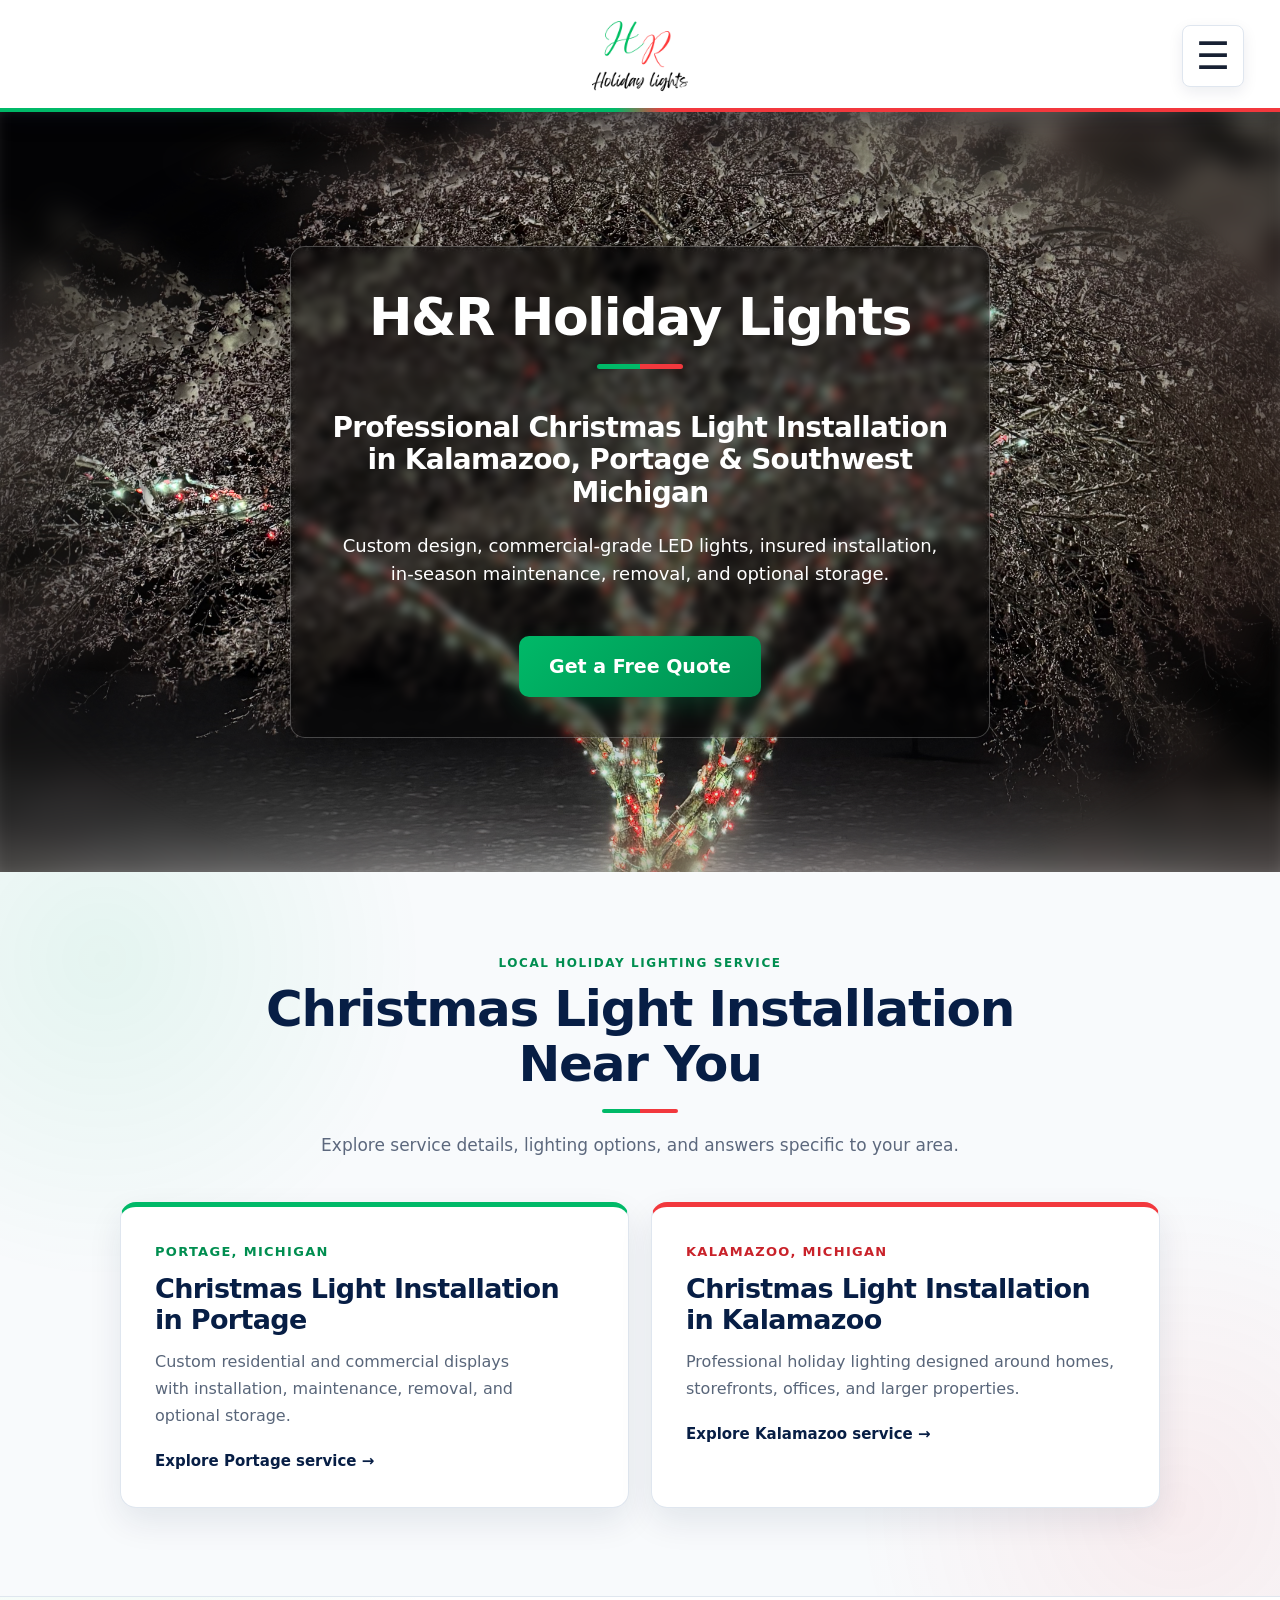
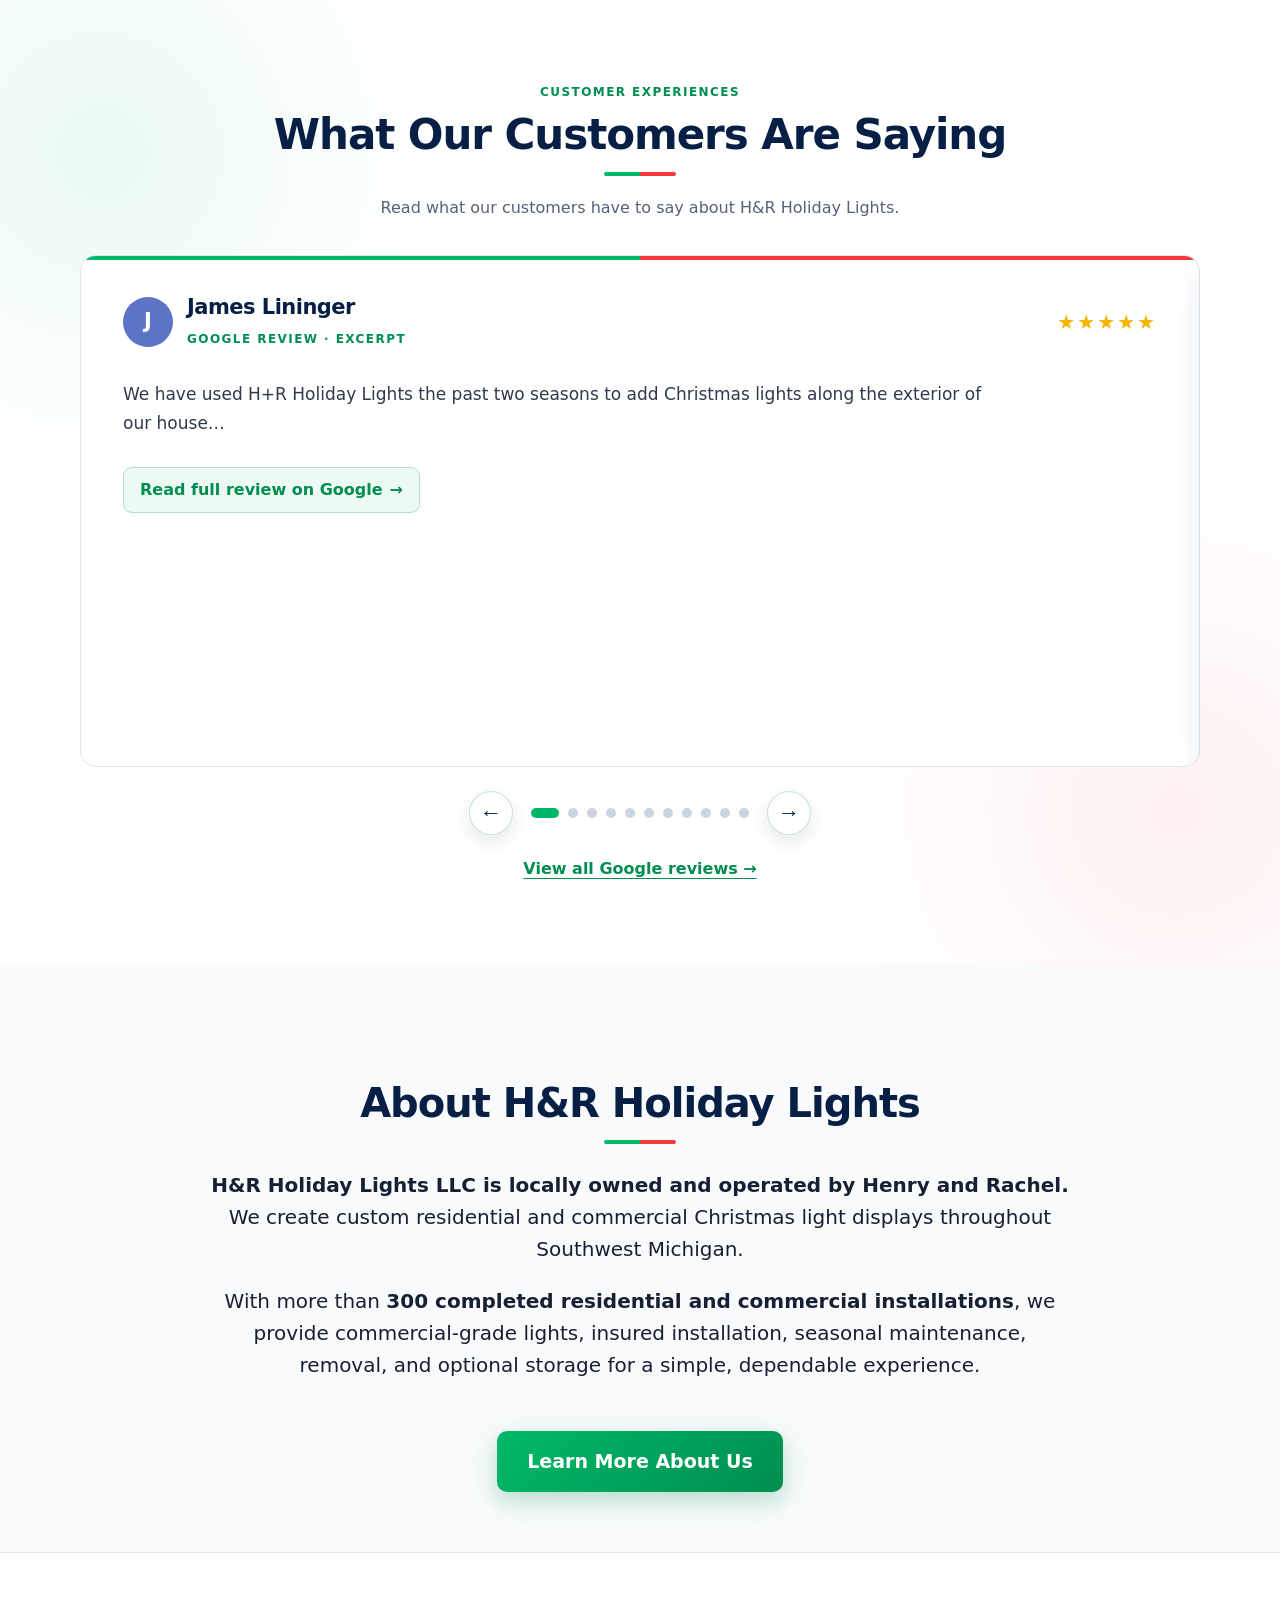
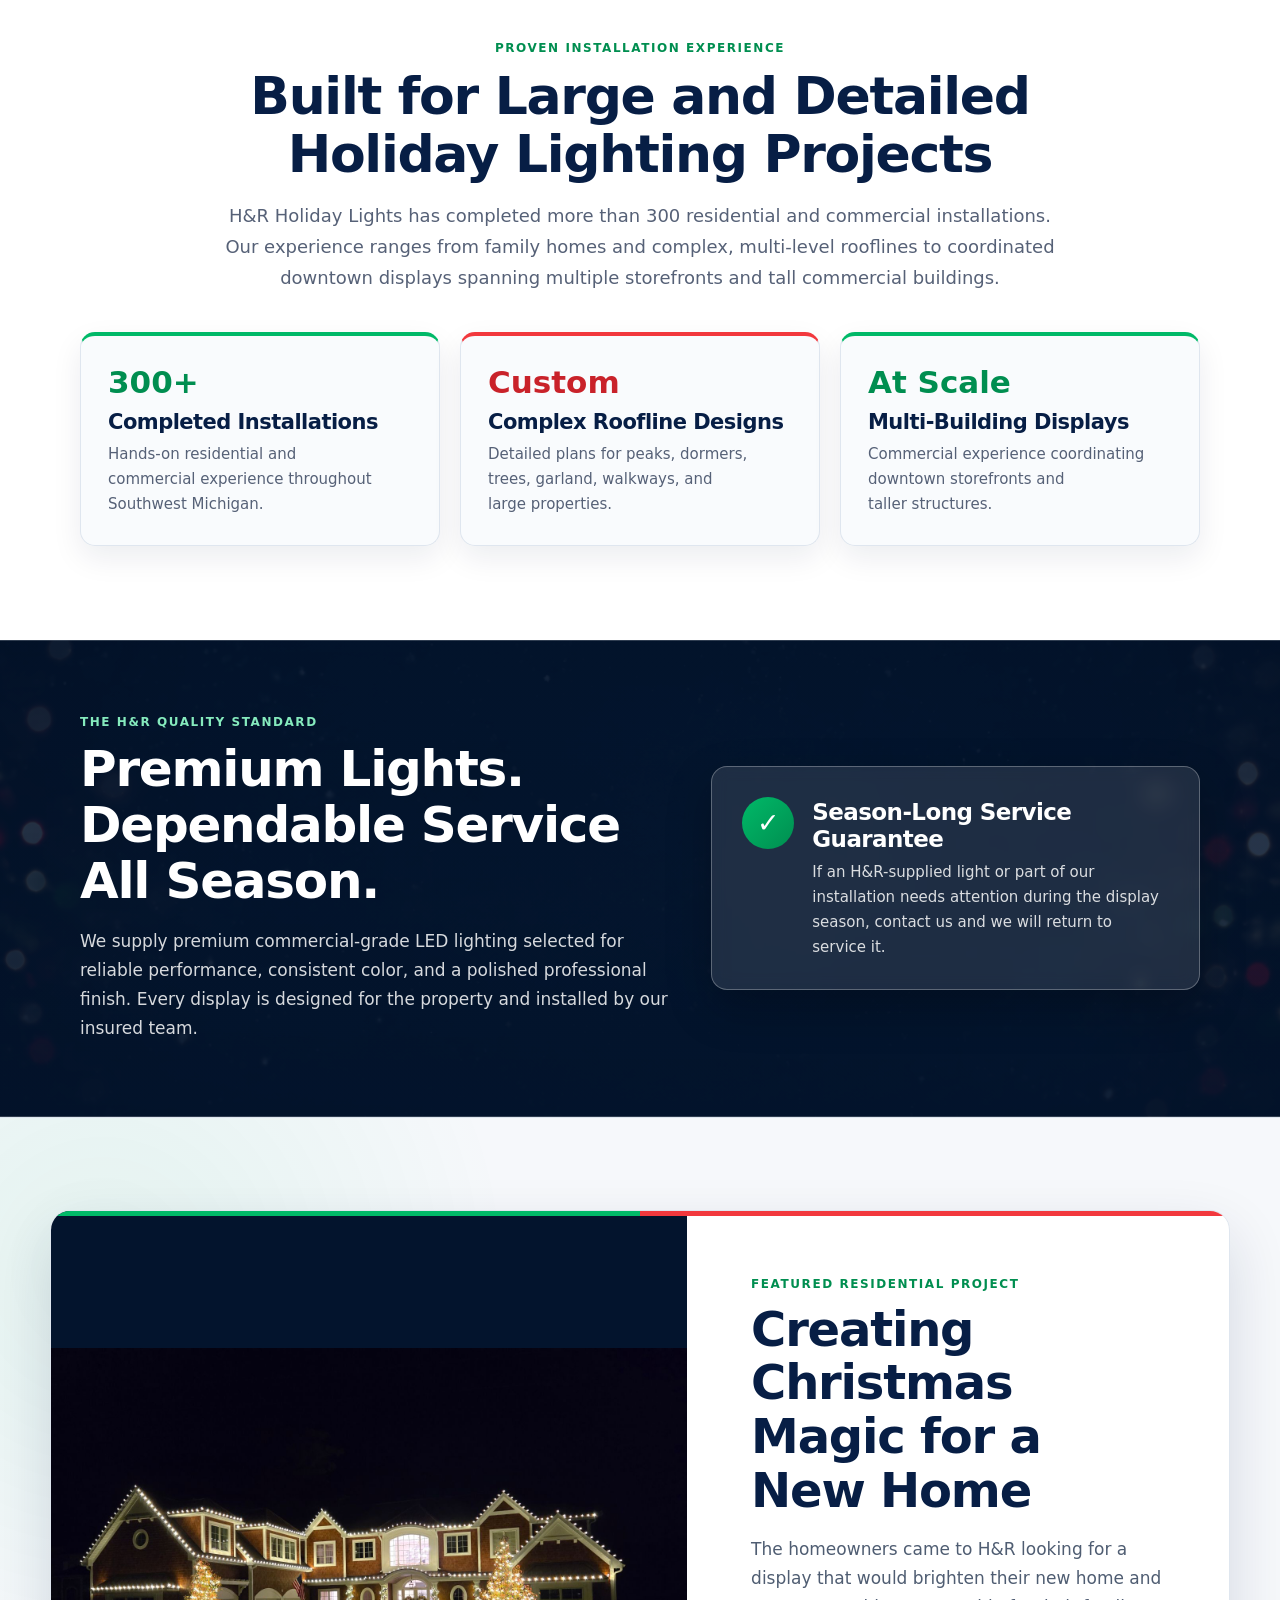
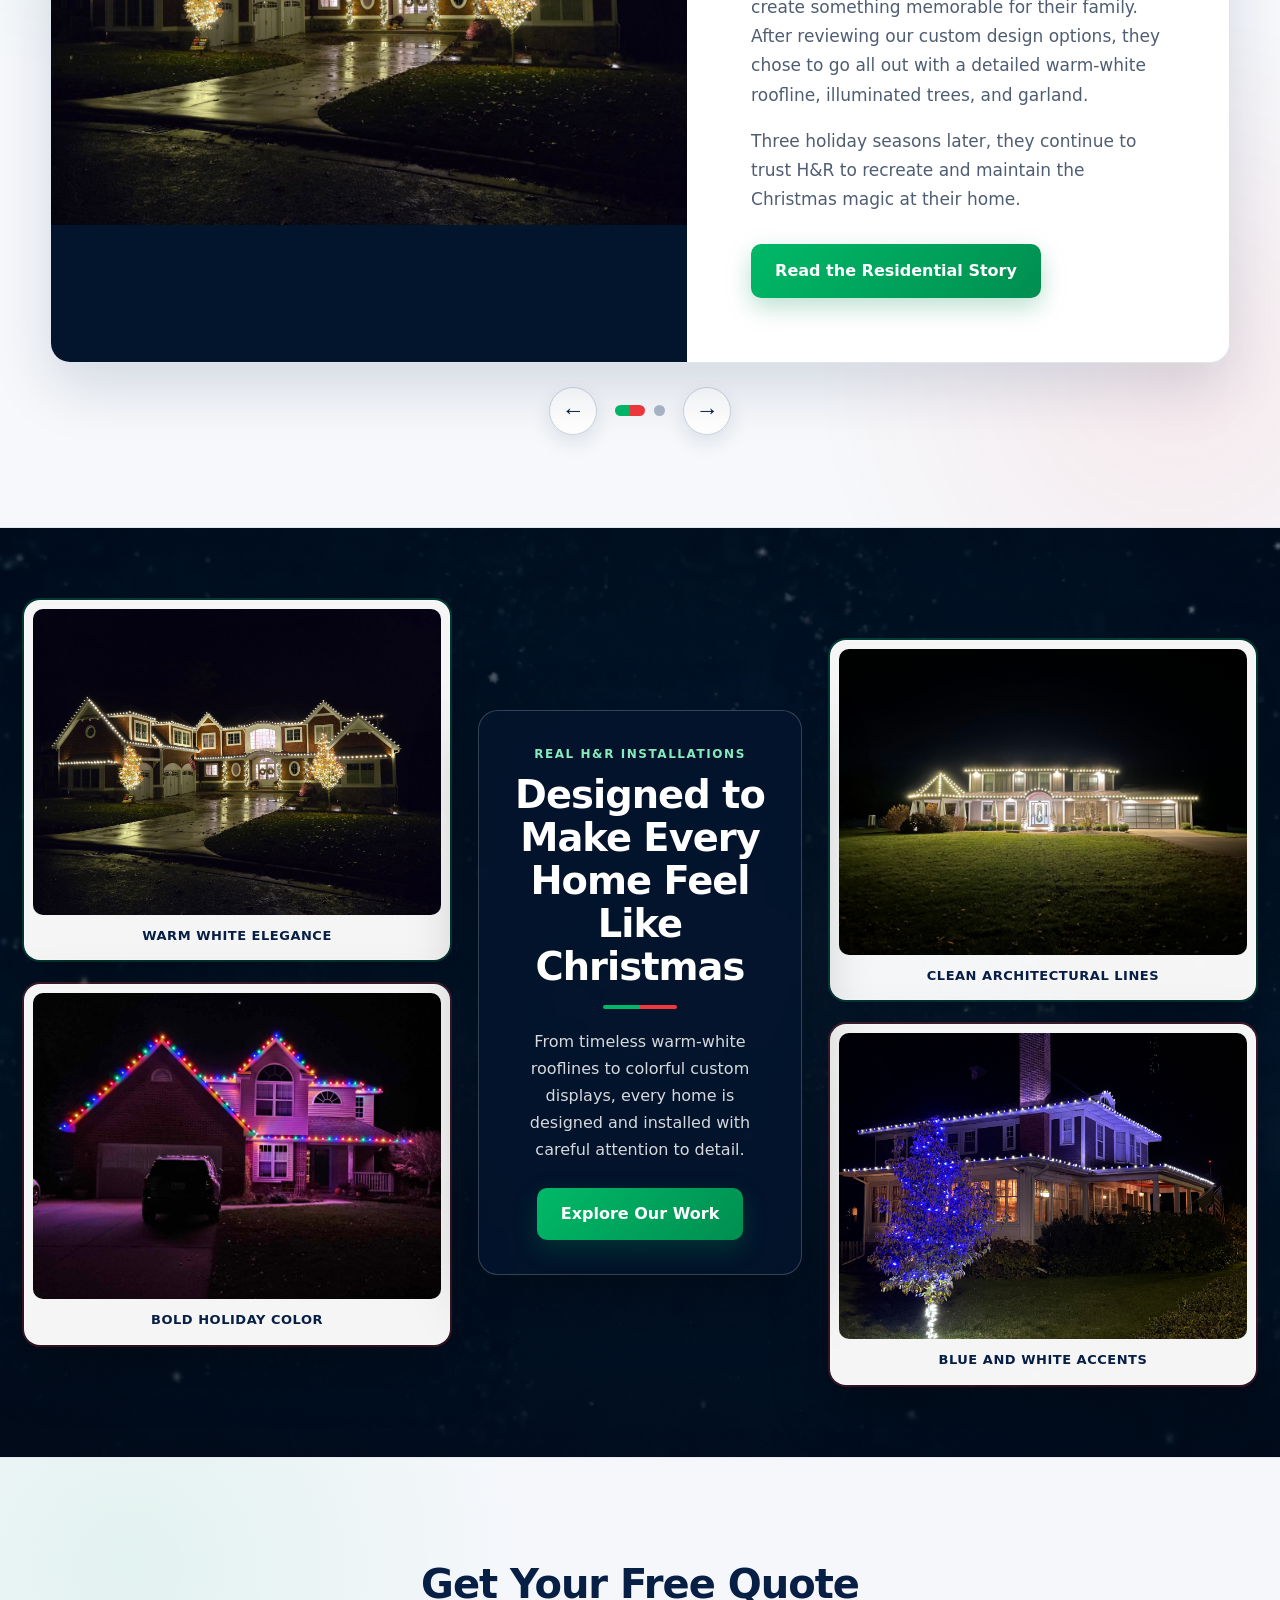
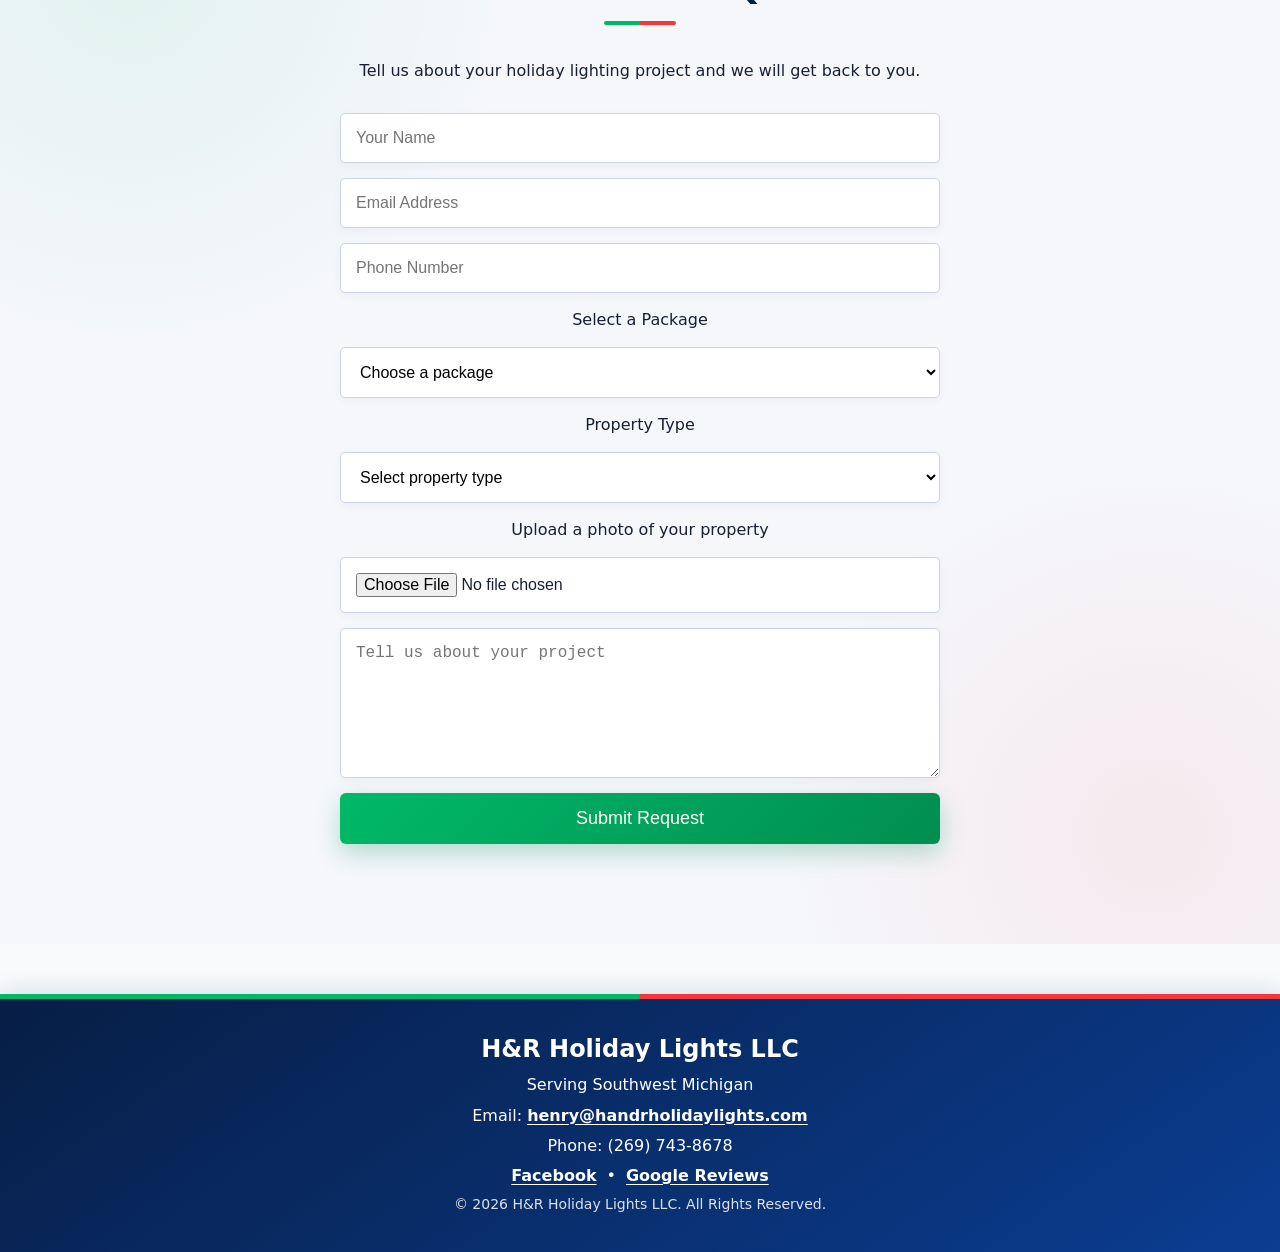
==== commit b4762263: "Add customer Google reviews and clearly labeled excerpts" ====
--- a/index.html
+++ b/index.html
@@ -175,6 +175,142 @@
         <article class="review-card review-card-current review-slide" data-review-slide>
             <div class="review-card-top">
                 <div class="reviewer">
+                    <span class="reviewer-avatar" aria-hidden="true">J</span>
+                    <div>
+                        <h3>James Lininger</h3>
+                        <span class="review-card-source">Google Review · Excerpt</span>
+                    </div>
+                </div>
+                <span class="review-card-stars" aria-label="5 out of 5 stars">★★★★★</span>
+            </div>
+            <blockquote><p>We have used H+R Holiday Lights the past two seasons to add Christmas lights along the exterior of our house…</p></blockquote>
+            <div class="review-actions">
+                <a href="https://www.google.com/search?q=H%26R+Holiday+Lights+Mattawan+MI+reviews" target="_blank" rel="noopener noreferrer">Read full review on Google <span aria-hidden="true">→</span></a>
+            </div>
+        </article>
+
+        <article class="review-card review-card-current review-slide" data-review-slide>
+            <div class="review-card-top">
+                <div class="reviewer">
+                    <span class="reviewer-avatar" aria-hidden="true">J</span>
+                    <div>
+                        <h3>Jodi Bradley</h3>
+                        <span class="review-card-source">Google Review</span>
+                    </div>
+                </div>
+                <span class="review-card-stars" aria-label="5 out of 5 stars">★★★★★</span>
+            </div>
+            <blockquote><p>H&amp;R Lighting demonstrated exceptional quality and caring. Very professional! Looks beautiful. Would recommend to all my neighbors.</p></blockquote>
+            <div class="review-actions">
+                <a href="https://www.google.com/search?q=H%26R+Holiday+Lights+Mattawan+MI+reviews" target="_blank" rel="noopener noreferrer">View on Google <span aria-hidden="true">→</span></a>
+            </div>
+        </article>
+
+        <article class="review-card review-card-current review-slide" data-review-slide>
+            <div class="review-card-top">
+                <div class="reviewer">
+                    <span class="reviewer-avatar" aria-hidden="true">K</span>
+                    <div>
+                        <h3>Karen Wiese</h3>
+                        <span class="review-card-source">Google Review</span>
+                    </div>
+                </div>
+                <span class="review-card-stars" aria-label="5 out of 5 stars">★★★★★</span>
+            </div>
+            <blockquote><p>They do such a great job. Very meticulous. Super easy to work with. Would highly recommend</p></blockquote>
+            <div class="review-actions">
+                <a href="https://www.google.com/search?q=H%26R+Holiday+Lights+Mattawan+MI+reviews" target="_blank" rel="noopener noreferrer">View on Google <span aria-hidden="true">→</span></a>
+            </div>
+        </article>
+
+        <article class="review-card review-card-current review-slide" data-review-slide>
+            <div class="review-card-top">
+                <div class="reviewer">
+                    <span class="reviewer-avatar" aria-hidden="true">A</span>
+                    <div>
+                        <h3>Angela Harris</h3>
+                        <span class="review-card-source">Google Review · Excerpt</span>
+                    </div>
+                </div>
+                <span class="review-card-stars" aria-label="5 out of 5 stars">★★★★★</span>
+            </div>
+            <blockquote><p>Wonderful young couple that own and run this business! They’re super friendly, professional, easy to work with.</p></blockquote>
+            <div class="review-actions">
+                <a href="https://www.google.com/search?q=H%26R+Holiday+Lights+Mattawan+MI+reviews" target="_blank" rel="noopener noreferrer">Read full review on Google <span aria-hidden="true">→</span></a>
+            </div>
+        </article>
+
+        <article class="review-card review-card-current review-slide" data-review-slide>
+            <div class="review-card-top">
+                <div class="reviewer">
+                    <span class="reviewer-avatar" aria-hidden="true">S</span>
+                    <div>
+                        <h3>Sofia Cronen</h3>
+                        <span class="review-card-source">Google Review · Excerpt</span>
+                    </div>
+                </div>
+                <span class="review-card-stars" aria-label="5 out of 5 stars">★★★★★</span>
+            </div>
+            <blockquote><p>We had a great experience with this company hanging our Christmas lights! They did an amazing job…</p></blockquote>
+            <div class="review-actions">
+                <a href="https://www.google.com/search?q=H%26R+Holiday+Lights+Mattawan+MI+reviews" target="_blank" rel="noopener noreferrer">Read full review on Google <span aria-hidden="true">→</span></a>
+            </div>
+        </article>
+
+        <article class="review-card review-card-current review-slide" data-review-slide>
+            <div class="review-card-top">
+                <div class="reviewer">
+                    <span class="reviewer-avatar" aria-hidden="true">D</span>
+                    <div>
+                        <h3>Derrick Webster</h3>
+                        <span class="review-card-source">Google Review · Excerpt</span>
+                    </div>
+                </div>
+                <span class="review-card-stars" aria-label="5 out of 5 stars">★★★★★</span>
+            </div>
+            <blockquote><p>Henry has been doing my lights for a few years now. He’s very communicative and is quick to respond.</p></blockquote>
+            <div class="review-actions">
+                <a href="https://www.google.com/search?q=H%26R+Holiday+Lights+Mattawan+MI+reviews" target="_blank" rel="noopener noreferrer">Read full review on Google <span aria-hidden="true">→</span></a>
+            </div>
+        </article>
+
+        <article class="review-card review-card-current review-slide" data-review-slide>
+            <div class="review-card-top">
+                <div class="reviewer">
+                    <span class="reviewer-avatar" aria-hidden="true">L</span>
+                    <div>
+                        <h3>Lauren Wright</h3>
+                        <span class="review-card-source">Google Review</span>
+                    </div>
+                </div>
+                <span class="review-card-stars" aria-label="5 out of 5 stars">★★★★★</span>
+            </div>
+            <blockquote><p>I highly recommend H&amp;R Holiday Lights! They provide stunning lights, excellent communication, and thoughtful service. This is our second year using them and I couldn’t be happier with our lights!</p></blockquote>
+            <div class="review-actions">
+                <a href="https://www.google.com/search?q=H%26R+Holiday+Lights+Mattawan+MI+reviews" target="_blank" rel="noopener noreferrer">View on Google <span aria-hidden="true">→</span></a>
+            </div>
+        </article>
+
+        <article class="review-card review-card-current review-slide" data-review-slide>
+            <div class="review-card-top">
+                <div class="reviewer">
+                    <span class="reviewer-avatar" aria-hidden="true">S</span>
+                    <div>
+                        <h3>Shannon Lyons</h3>
+                        <span class="review-card-source">Google Review · Excerpt</span>
+                    </div>
+                </div>
+                <span class="review-card-stars" aria-label="5 out of 5 stars">★★★★★</span>
+            </div>
+            <blockquote><p>It’s been great working with Henry for our holiday lights! He communicates well, is timely in his responses…</p></blockquote>
+            <div class="review-actions">
+                <a href="https://www.google.com/search?q=H%26R+Holiday+Lights+Mattawan+MI+reviews" target="_blank" rel="noopener noreferrer">Read full review on Google <span aria-hidden="true">→</span></a>
+            </div>
+        </article>
+
+        <article class="review-card review-card-current review-slide" data-review-slide>
+            <div class="review-card-top">
+                <div class="reviewer">
                     <span class="reviewer-avatar" aria-hidden="true">B</span>
                     <div>
                         <h3>Becky Aubuchon</h3>
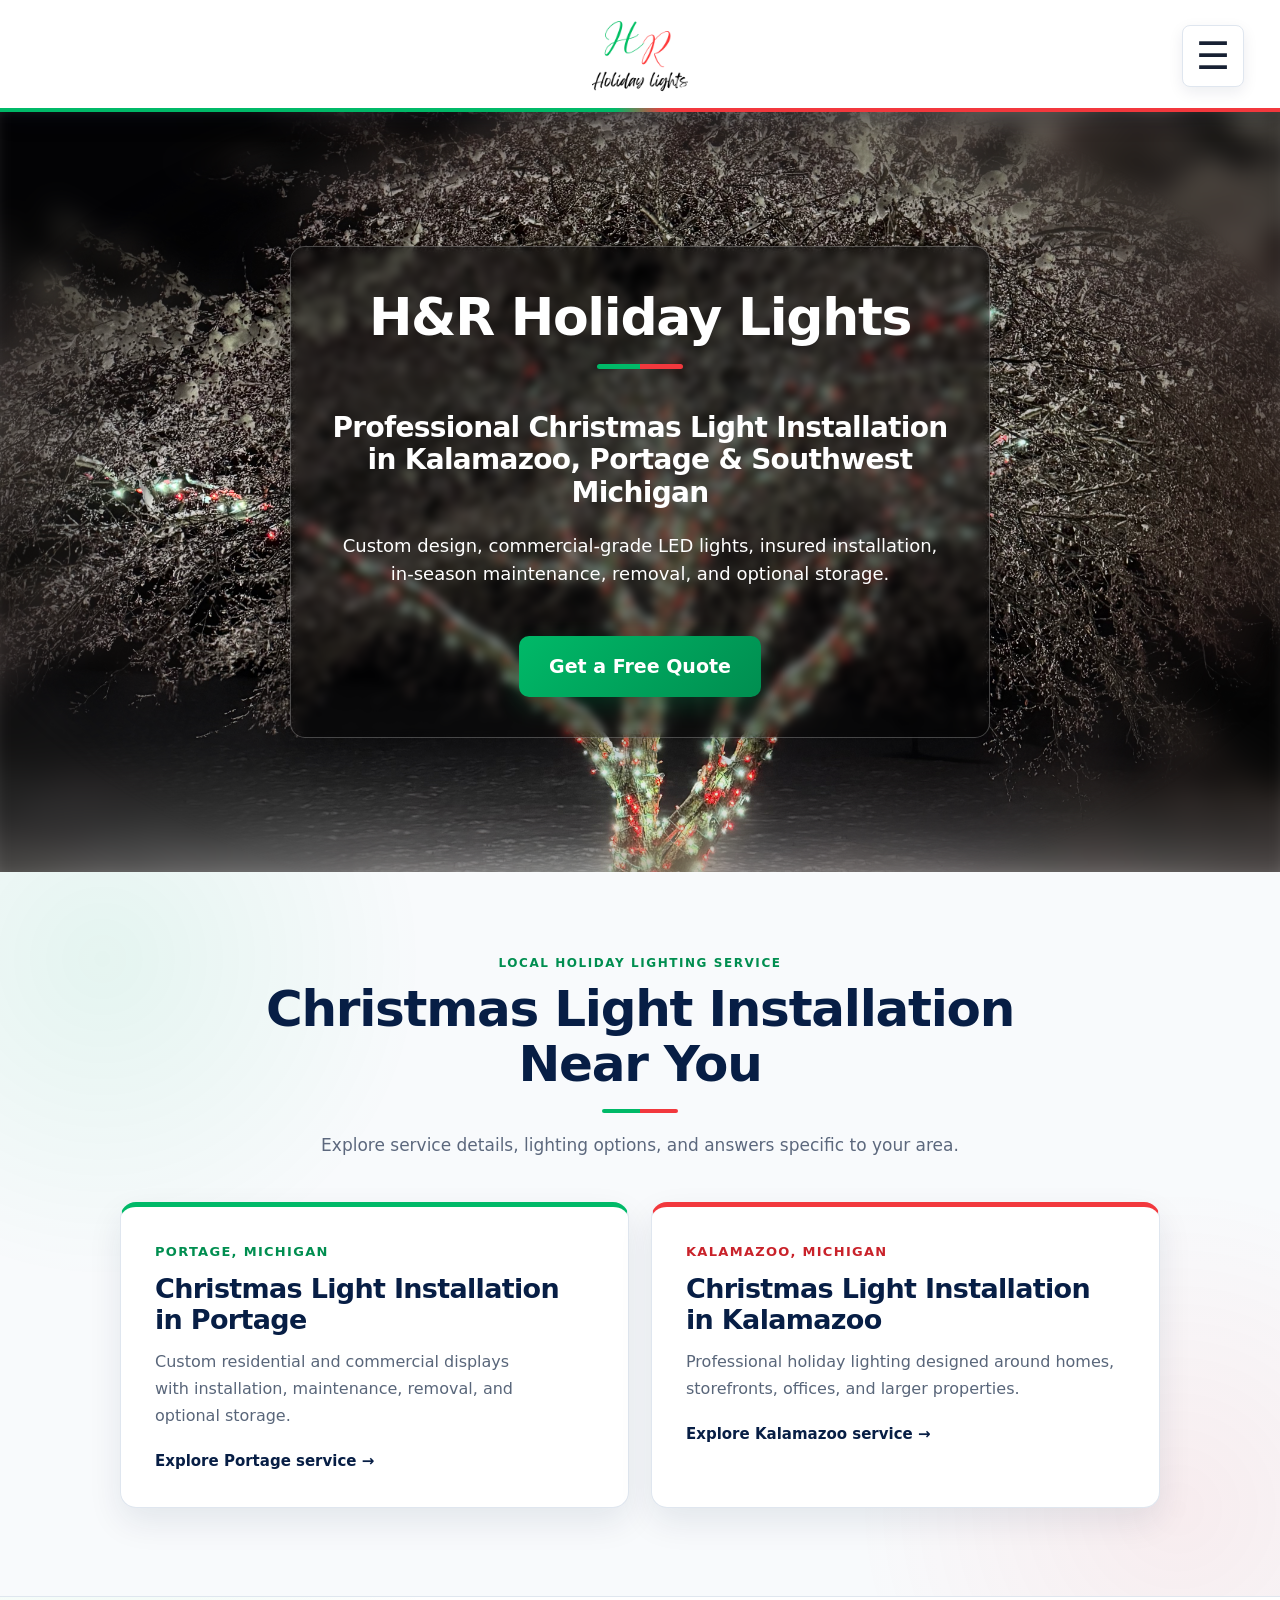
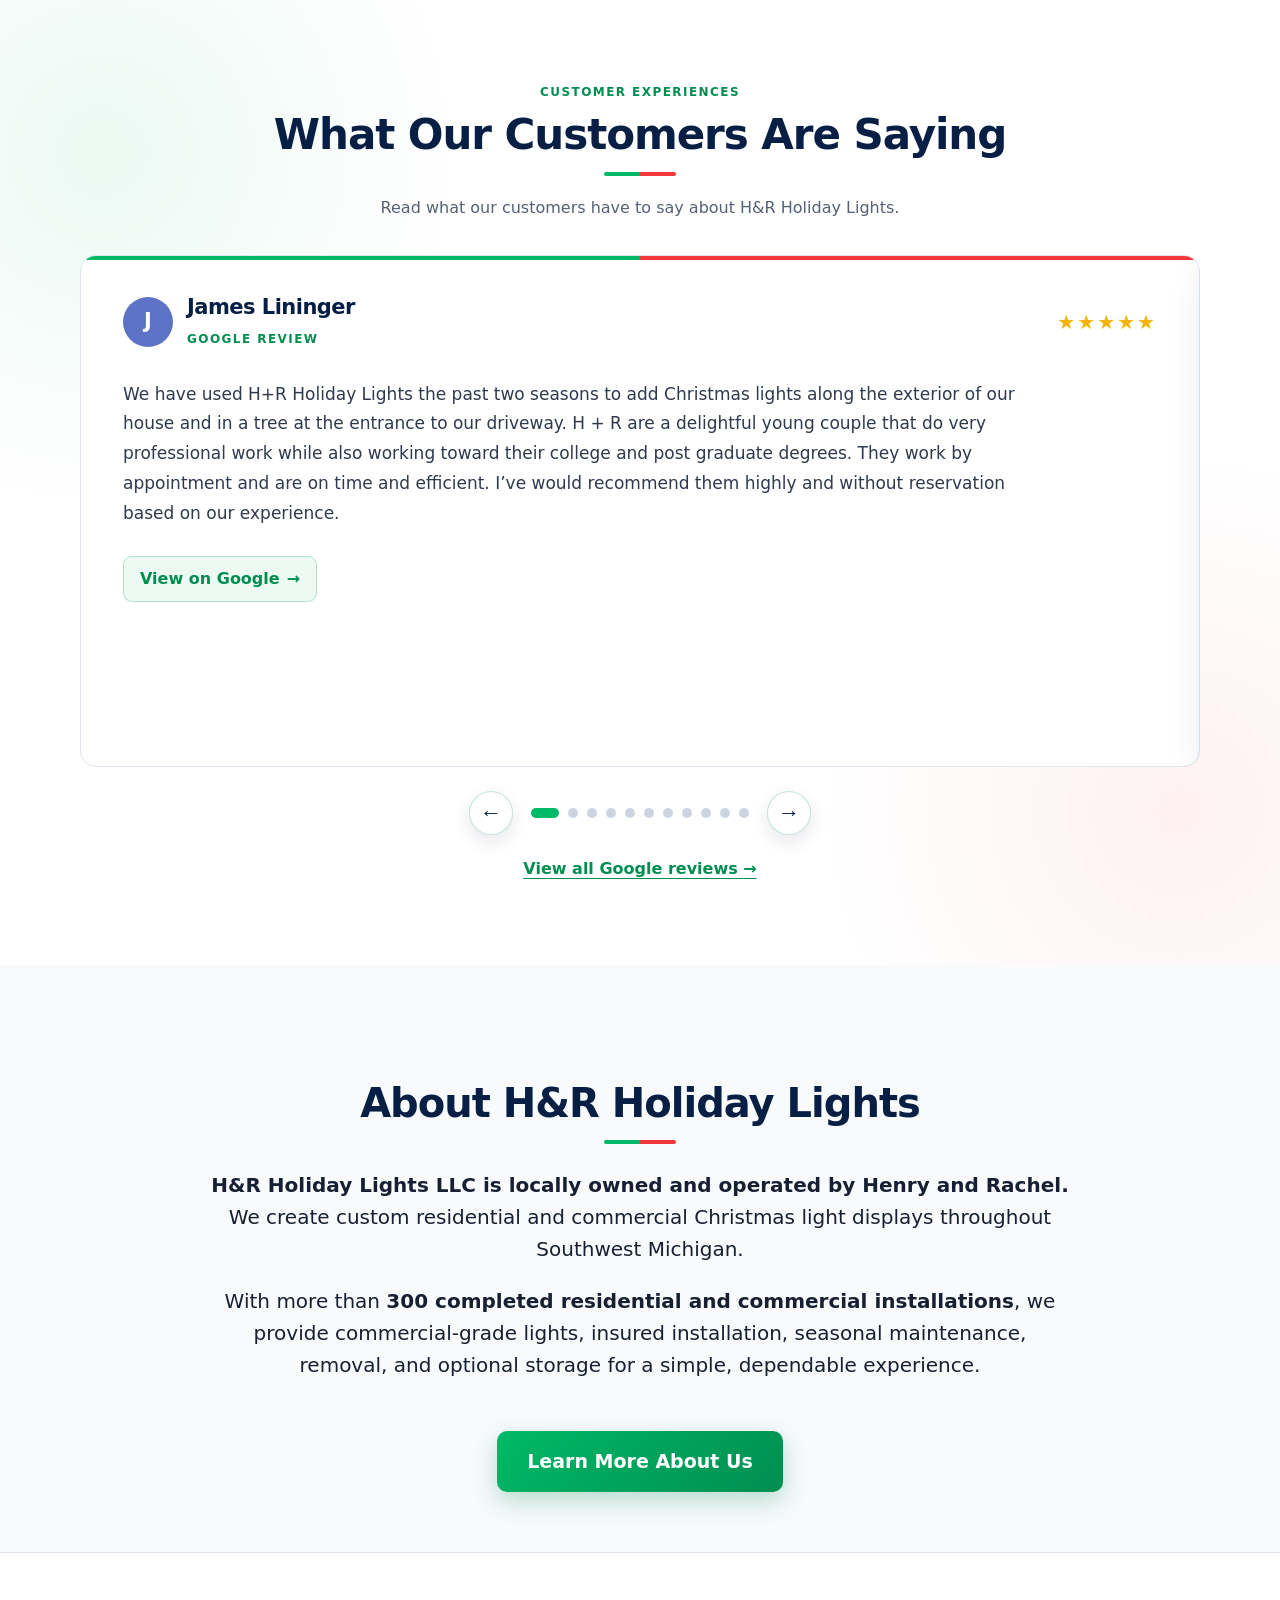
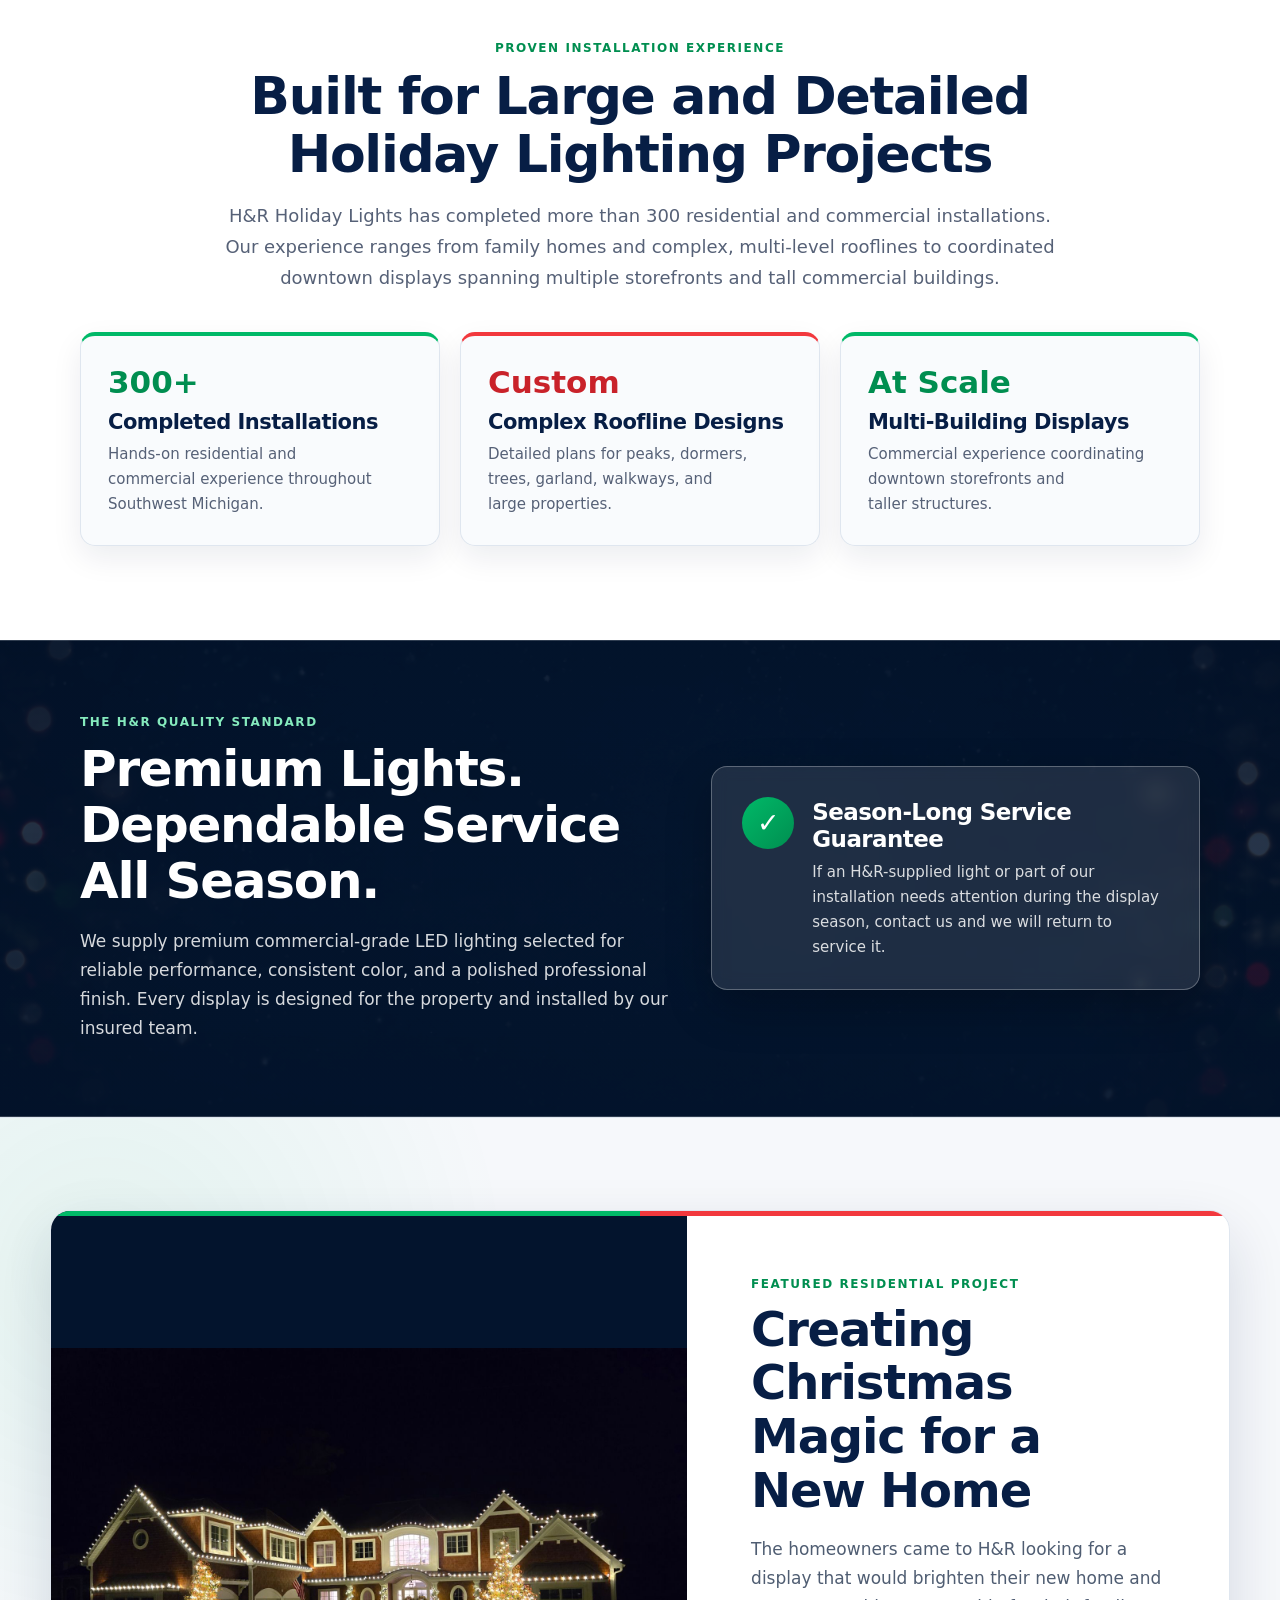
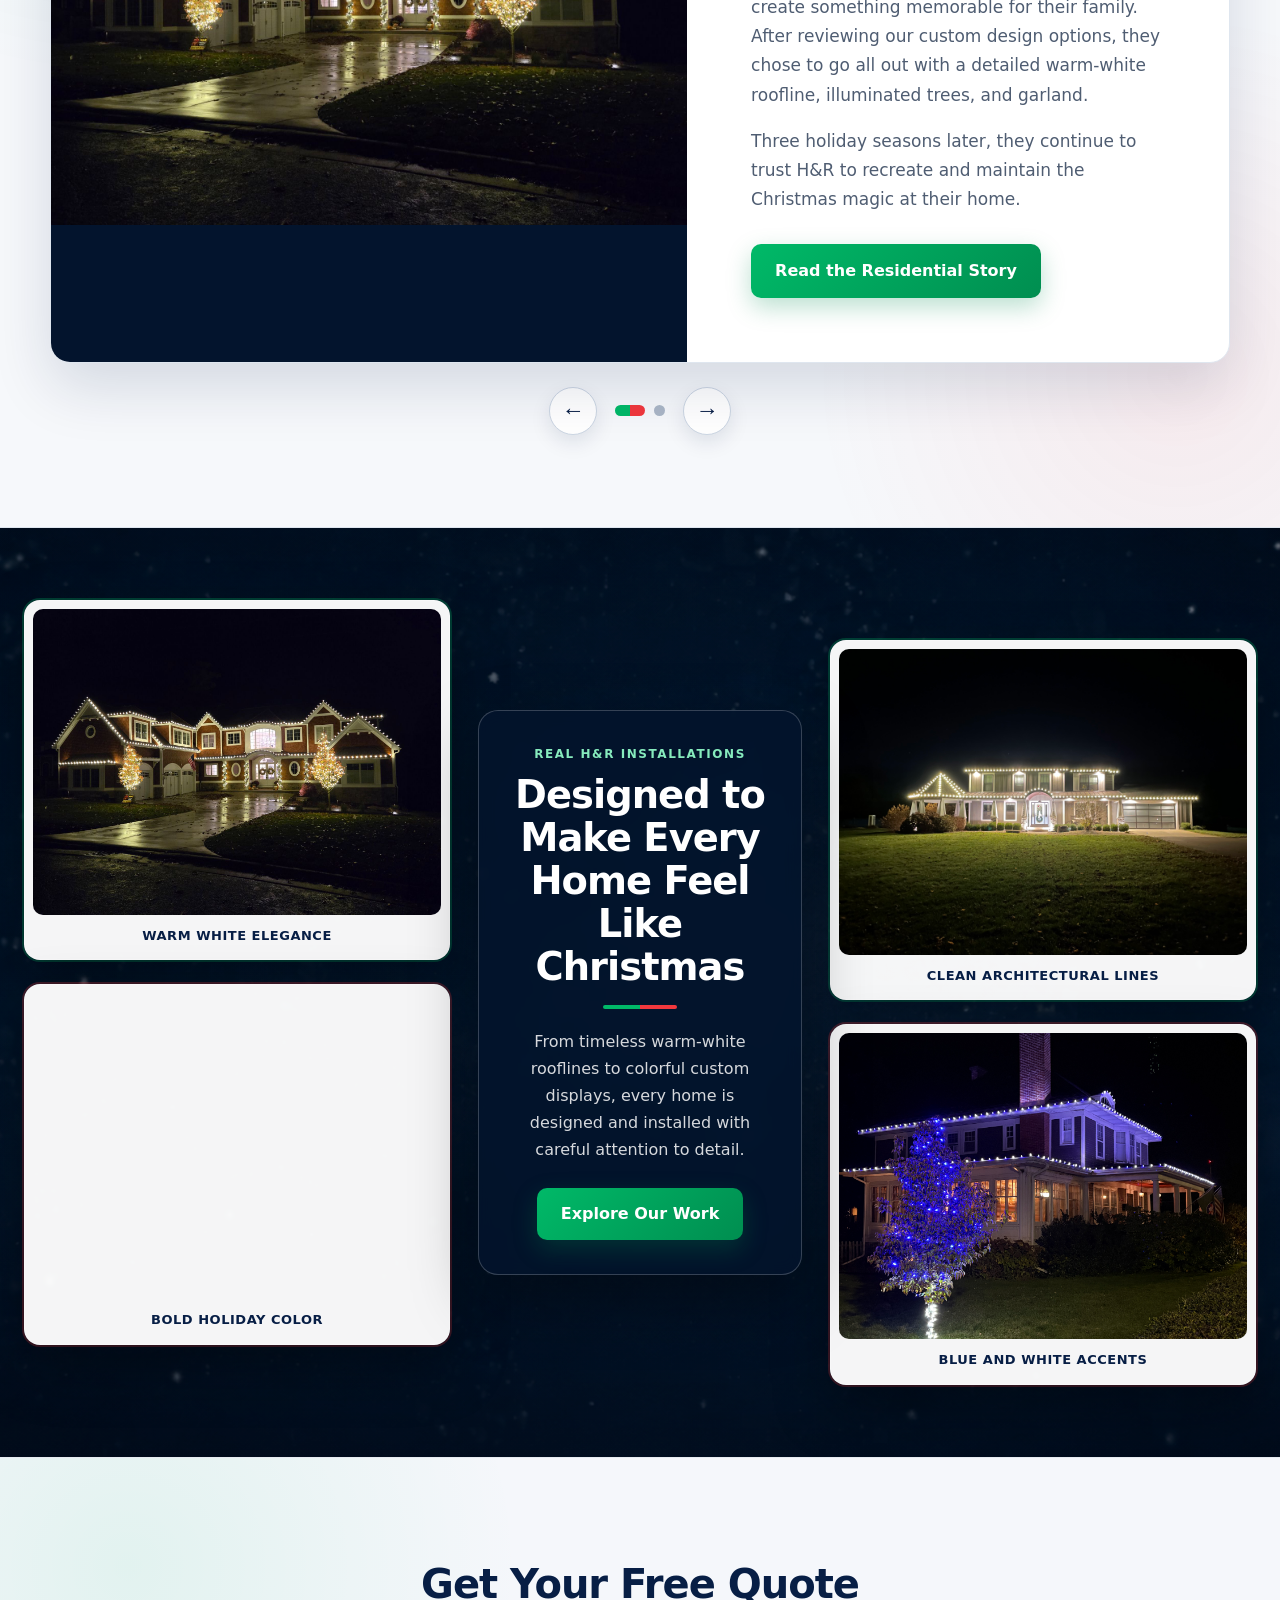
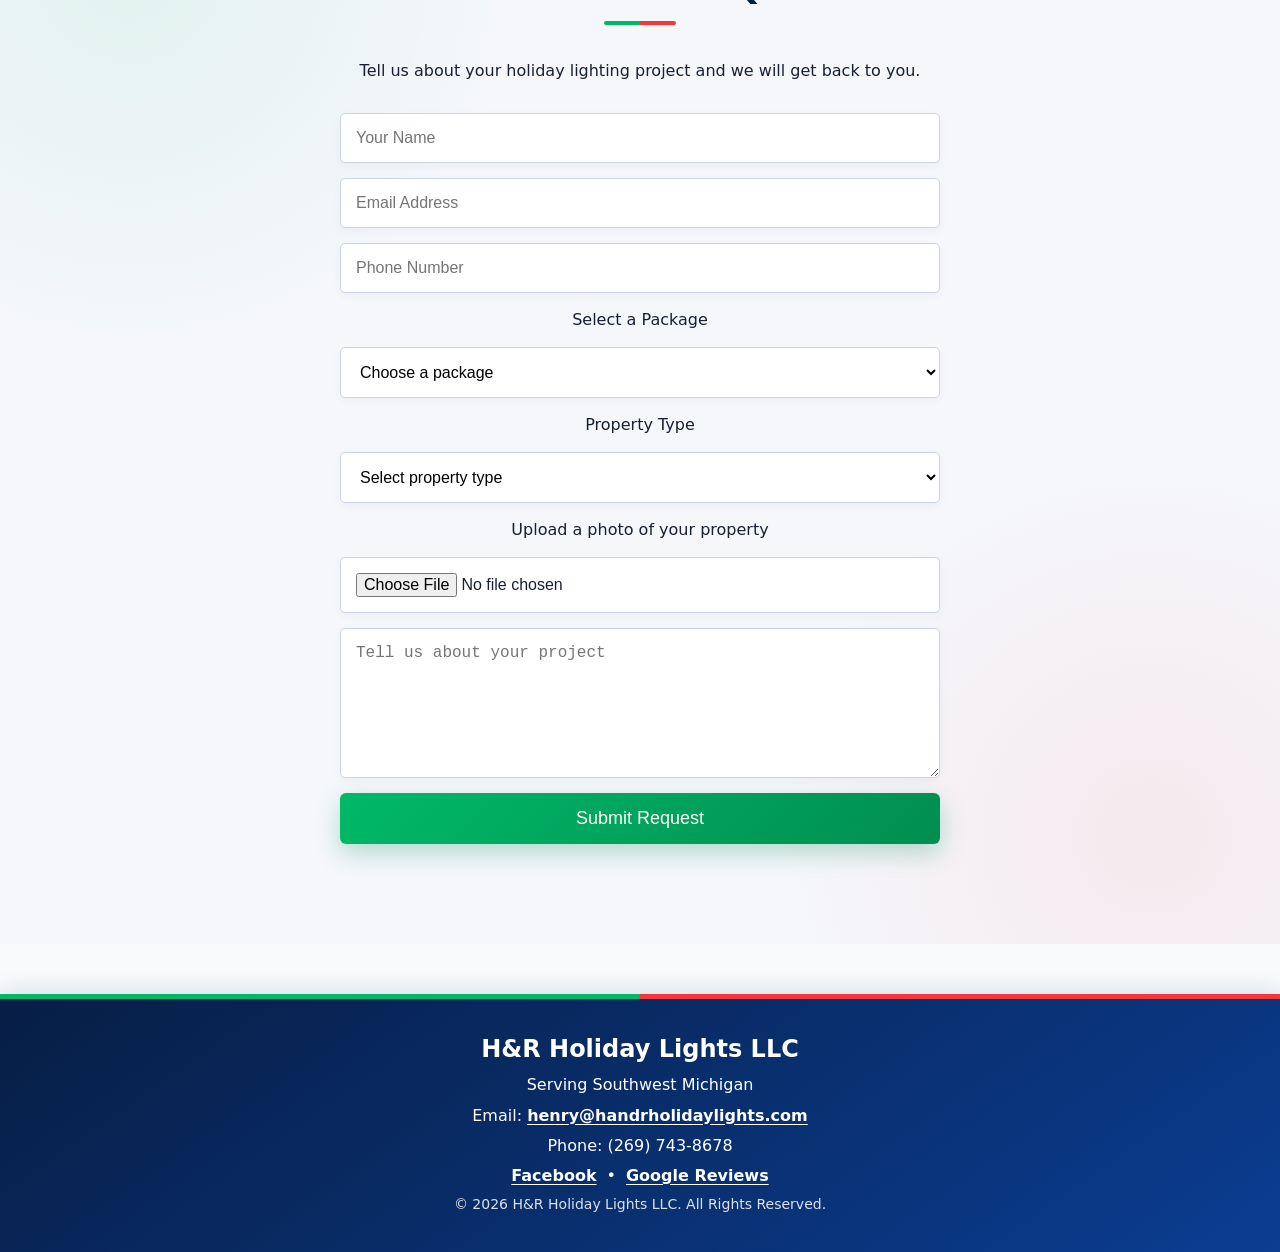
==== commit 9f1c5a91: "Replace customer review excerpts with full supplied text" ====
--- a/index.html
+++ b/index.html
@@ -178,14 +178,14 @@
                     <span class="reviewer-avatar" aria-hidden="true">J</span>
                     <div>
                         <h3>James Lininger</h3>
-                        <span class="review-card-source">Google Review · Excerpt</span>
-                    </div>
-                </div>
-                <span class="review-card-stars" aria-label="5 out of 5 stars">★★★★★</span>
-            </div>
-            <blockquote><p>We have used H+R Holiday Lights the past two seasons to add Christmas lights along the exterior of our house…</p></blockquote>
-            <div class="review-actions">
-                <a href="https://www.google.com/search?q=H%26R+Holiday+Lights+Mattawan+MI+reviews" target="_blank" rel="noopener noreferrer">Read full review on Google <span aria-hidden="true">→</span></a>
+                        <span class="review-card-source">Google Review</span>
+                    </div>
+                </div>
+                <span class="review-card-stars" aria-label="5 out of 5 stars">★★★★★</span>
+            </div>
+            <blockquote><p>We have used H+R Holiday Lights the past two seasons to add Christmas lights along the exterior of our house and in a tree at the entrance to our driveway. H + R are a delightful young couple that do very professional work while also working toward their college and post graduate degrees. They work by appointment and are on time and efficient. I’ve would recommend them highly and without reservation based on our experience.</p></blockquote>
+            <div class="review-actions">
+                <a href="https://www.google.com/search?q=H%26R+Holiday+Lights+Mattawan+MI+reviews" target="_blank" rel="noopener noreferrer">View on Google <span aria-hidden="true">→</span></a>
             </div>
         </article>
 
@@ -229,14 +229,14 @@
                     <span class="reviewer-avatar" aria-hidden="true">A</span>
                     <div>
                         <h3>Angela Harris</h3>
-                        <span class="review-card-source">Google Review · Excerpt</span>
-                    </div>
-                </div>
-                <span class="review-card-stars" aria-label="5 out of 5 stars">★★★★★</span>
-            </div>
-            <blockquote><p>Wonderful young couple that own and run this business! They’re super friendly, professional, easy to work with.</p></blockquote>
-            <div class="review-actions">
-                <a href="https://www.google.com/search?q=H%26R+Holiday+Lights+Mattawan+MI+reviews" target="_blank" rel="noopener noreferrer">Read full review on Google <span aria-hidden="true">→</span></a>
+                        <span class="review-card-source">Google Review</span>
+                    </div>
+                </div>
+                <span class="review-card-stars" aria-label="5 out of 5 stars">★★★★★</span>
+            </div>
+            <blockquote><p>Wonderful young couple that own and run this business! They’re super friendly, professional, easy to work with. They have some cool ways to help you pick what lights you want for your house. Highly recommend to anyone who loves the holiday lights but are unable to install them yourself.</p></blockquote>
+            <div class="review-actions">
+                <a href="https://www.google.com/search?q=H%26R+Holiday+Lights+Mattawan+MI+reviews" target="_blank" rel="noopener noreferrer">View on Google <span aria-hidden="true">→</span></a>
             </div>
         </article>
 
@@ -246,14 +246,14 @@
                     <span class="reviewer-avatar" aria-hidden="true">S</span>
                     <div>
                         <h3>Sofia Cronen</h3>
-                        <span class="review-card-source">Google Review · Excerpt</span>
-                    </div>
-                </div>
-                <span class="review-card-stars" aria-label="5 out of 5 stars">★★★★★</span>
-            </div>
-            <blockquote><p>We had a great experience with this company hanging our Christmas lights! They did an amazing job…</p></blockquote>
-            <div class="review-actions">
-                <a href="https://www.google.com/search?q=H%26R+Holiday+Lights+Mattawan+MI+reviews" target="_blank" rel="noopener noreferrer">Read full review on Google <span aria-hidden="true">→</span></a>
+                        <span class="review-card-source">Google Review</span>
+                    </div>
+                </div>
+                <span class="review-card-stars" aria-label="5 out of 5 stars">★★★★★</span>
+            </div>
+            <blockquote><p>We had a great experience with this company hanging our Christmas lights! They did an amazing job, were professional, and made the entire process so easy. The lights look beautiful, and we couldn’t be happier with how everything turned out. They were great to work with, and we would absolutely recommend them to anyone looking to have their Christmas lights installed. We will definitely be using them again next year!</p></blockquote>
+            <div class="review-actions">
+                <a href="https://www.google.com/search?q=H%26R+Holiday+Lights+Mattawan+MI+reviews" target="_blank" rel="noopener noreferrer">View on Google <span aria-hidden="true">→</span></a>
             </div>
         </article>
 
@@ -263,14 +263,17 @@
                     <span class="reviewer-avatar" aria-hidden="true">D</span>
                     <div>
                         <h3>Derrick Webster</h3>
-                        <span class="review-card-source">Google Review · Excerpt</span>
-                    </div>
-                </div>
-                <span class="review-card-stars" aria-label="5 out of 5 stars">★★★★★</span>
-            </div>
-            <blockquote><p>Henry has been doing my lights for a few years now. He’s very communicative and is quick to respond.</p></blockquote>
-            <div class="review-actions">
-                <a href="https://www.google.com/search?q=H%26R+Holiday+Lights+Mattawan+MI+reviews" target="_blank" rel="noopener noreferrer">Read full review on Google <span aria-hidden="true">→</span></a>
+                        <span class="review-card-source">Google Review</span>
+                    </div>
+                </div>
+                <span class="review-card-stars" aria-label="5 out of 5 stars">★★★★★</span>
+            </div>
+            <blockquote><p>Henry has been doing my lights for a few years now. He’s very communicative and is quick to respond.</p>
+<p>Last year we had strong winds and it knocked one of the strands down. Henry got out here very quick and put them back up at no cost!</p>
+<p>Paying his way through college from the work he does sold me.</p>
+<p>I highly recommend him!</p></blockquote>
+            <div class="review-actions">
+                <a href="https://www.google.com/search?q=H%26R+Holiday+Lights+Mattawan+MI+reviews" target="_blank" rel="noopener noreferrer">View on Google <span aria-hidden="true">→</span></a>
             </div>
         </article>
 
@@ -297,14 +300,14 @@
                     <span class="reviewer-avatar" aria-hidden="true">S</span>
                     <div>
                         <h3>Shannon Lyons</h3>
-                        <span class="review-card-source">Google Review · Excerpt</span>
-                    </div>
-                </div>
-                <span class="review-card-stars" aria-label="5 out of 5 stars">★★★★★</span>
-            </div>
-            <blockquote><p>It’s been great working with Henry for our holiday lights! He communicates well, is timely in his responses…</p></blockquote>
-            <div class="review-actions">
-                <a href="https://www.google.com/search?q=H%26R+Holiday+Lights+Mattawan+MI+reviews" target="_blank" rel="noopener noreferrer">Read full review on Google <span aria-hidden="true">→</span></a>
+                        <span class="review-card-source">Google Review</span>
+                    </div>
+                </div>
+                <span class="review-card-stars" aria-label="5 out of 5 stars">★★★★★</span>
+            </div>
+            <blockquote><p>It’s been great working with Henry for our holiday lights! He communicates well, is timely in his responses, shows up when he says he’s going to, and does a great job with the actual lights. I feel like he’ll be doing our lights for years to come!</p></blockquote>
+            <div class="review-actions">
+                <a href="https://www.google.com/search?q=H%26R+Holiday+Lights+Mattawan+MI+reviews" target="_blank" rel="noopener noreferrer">View on Google <span aria-hidden="true">→</span></a>
             </div>
         </article>
 
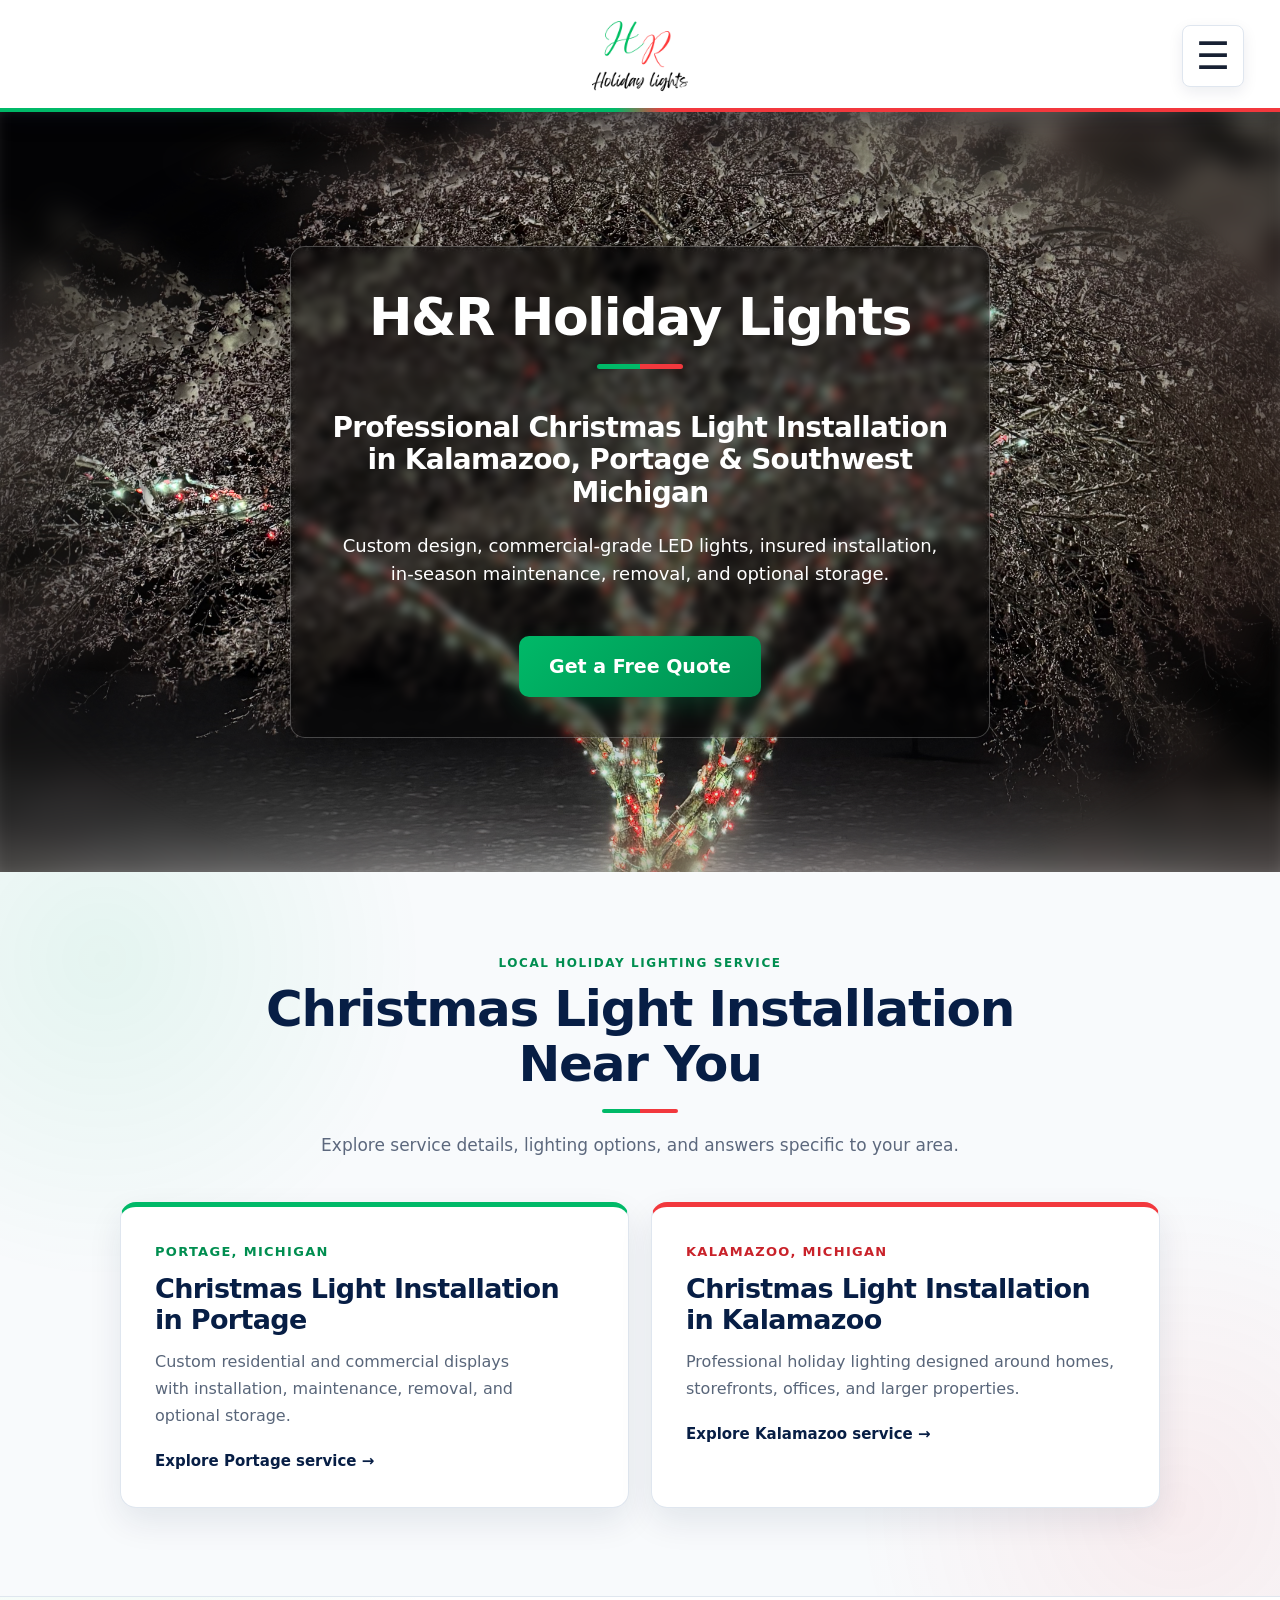
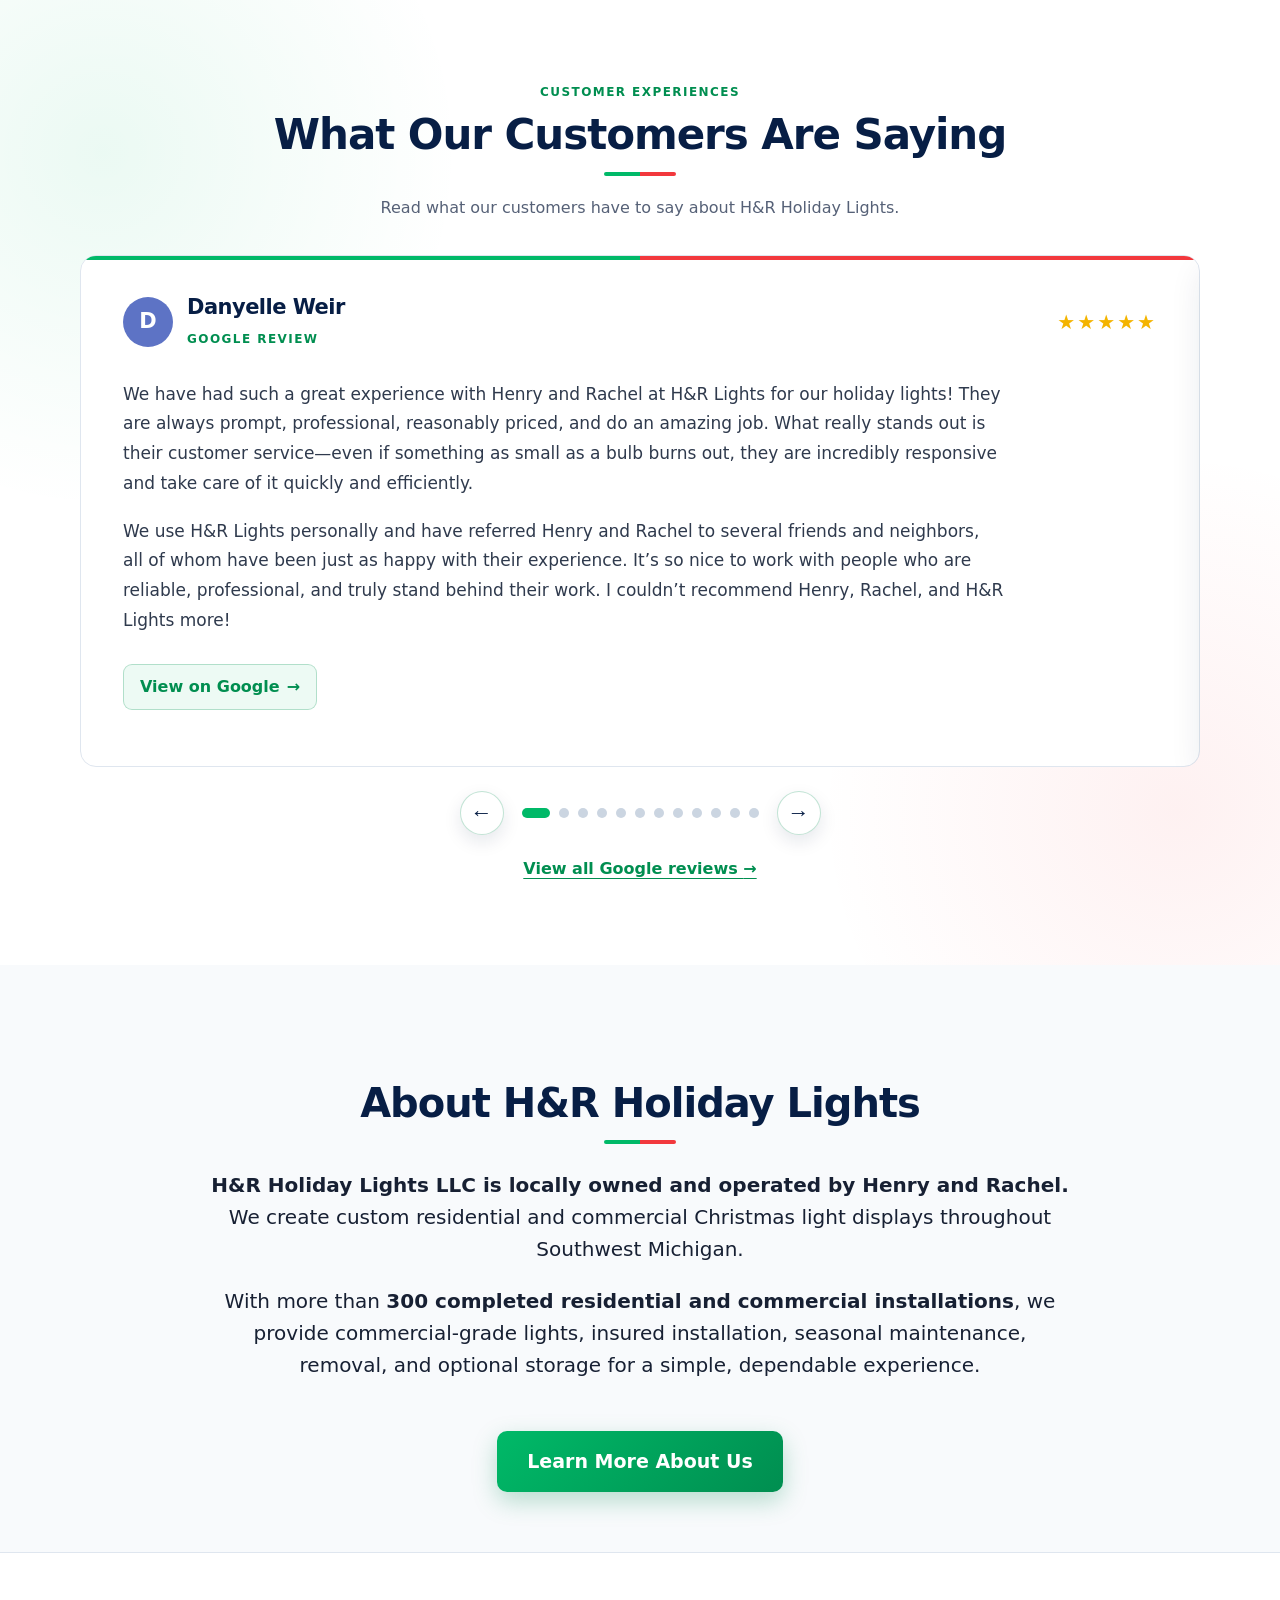
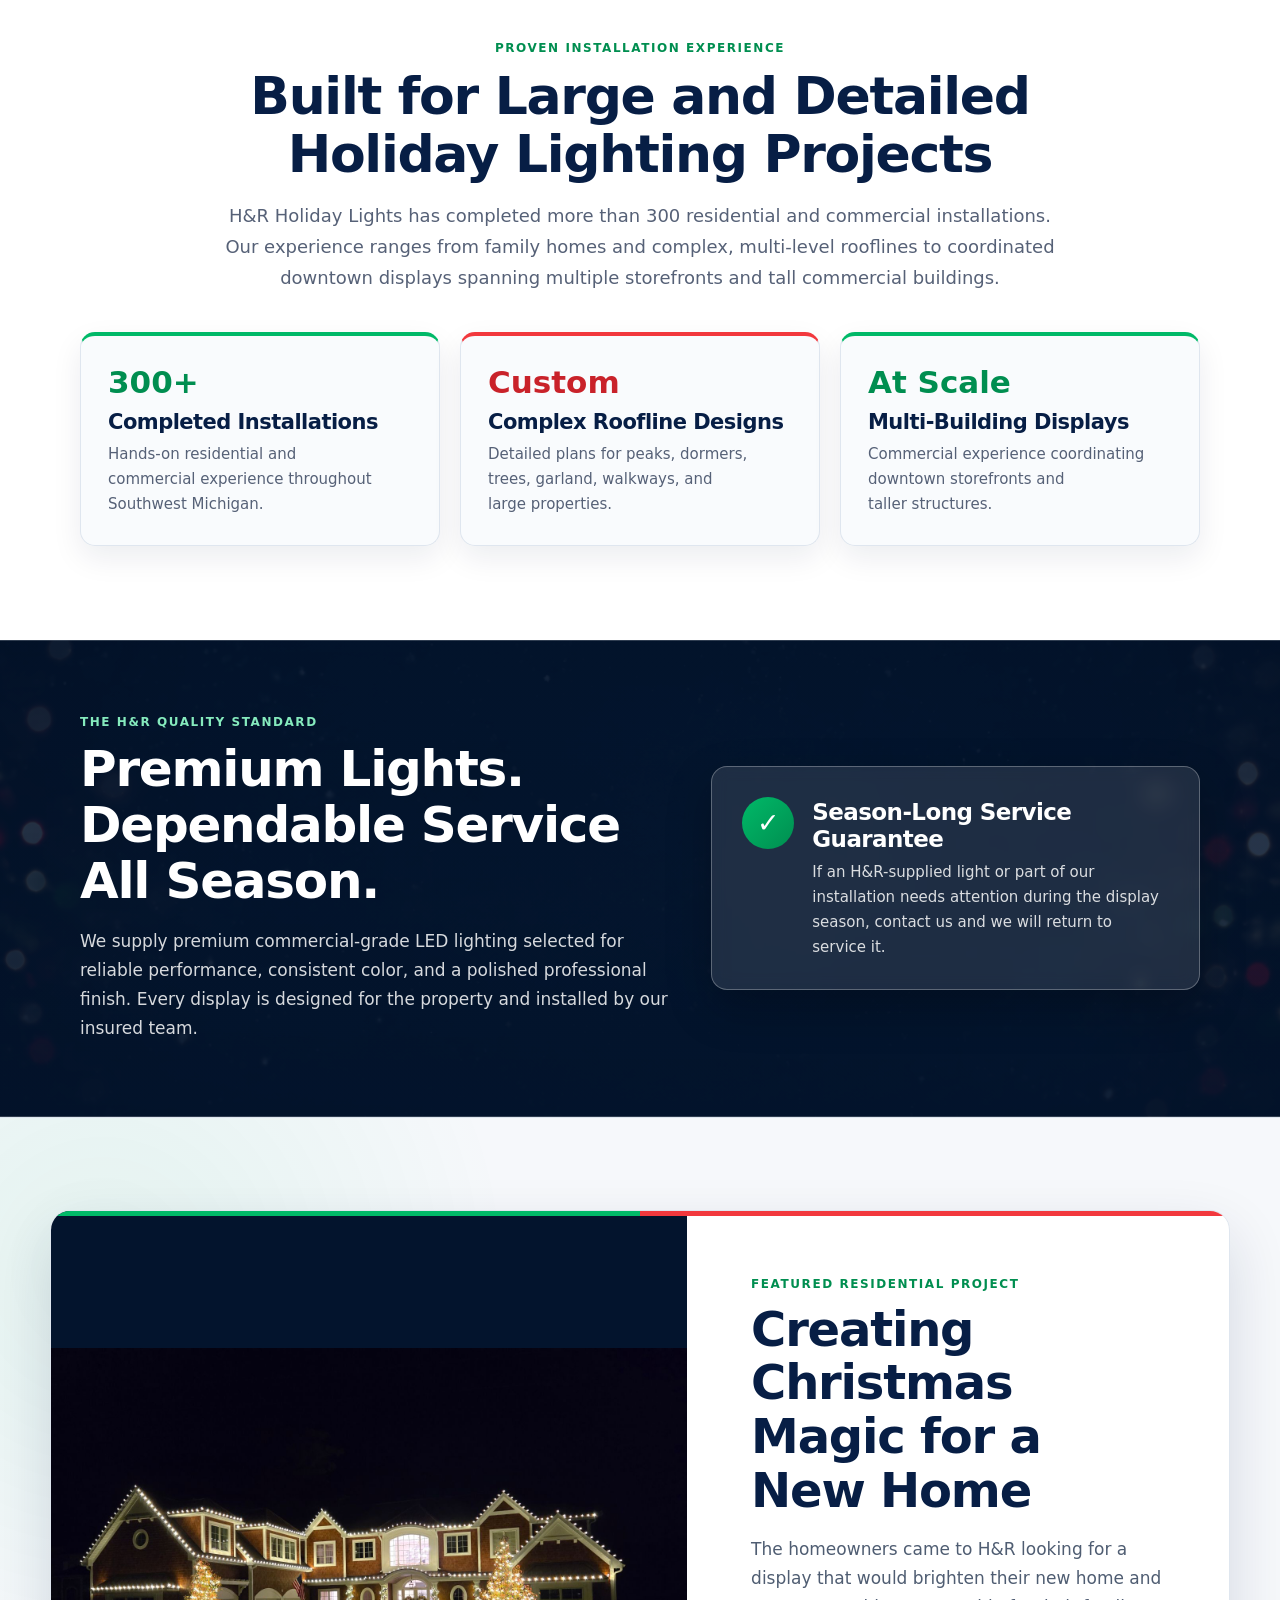
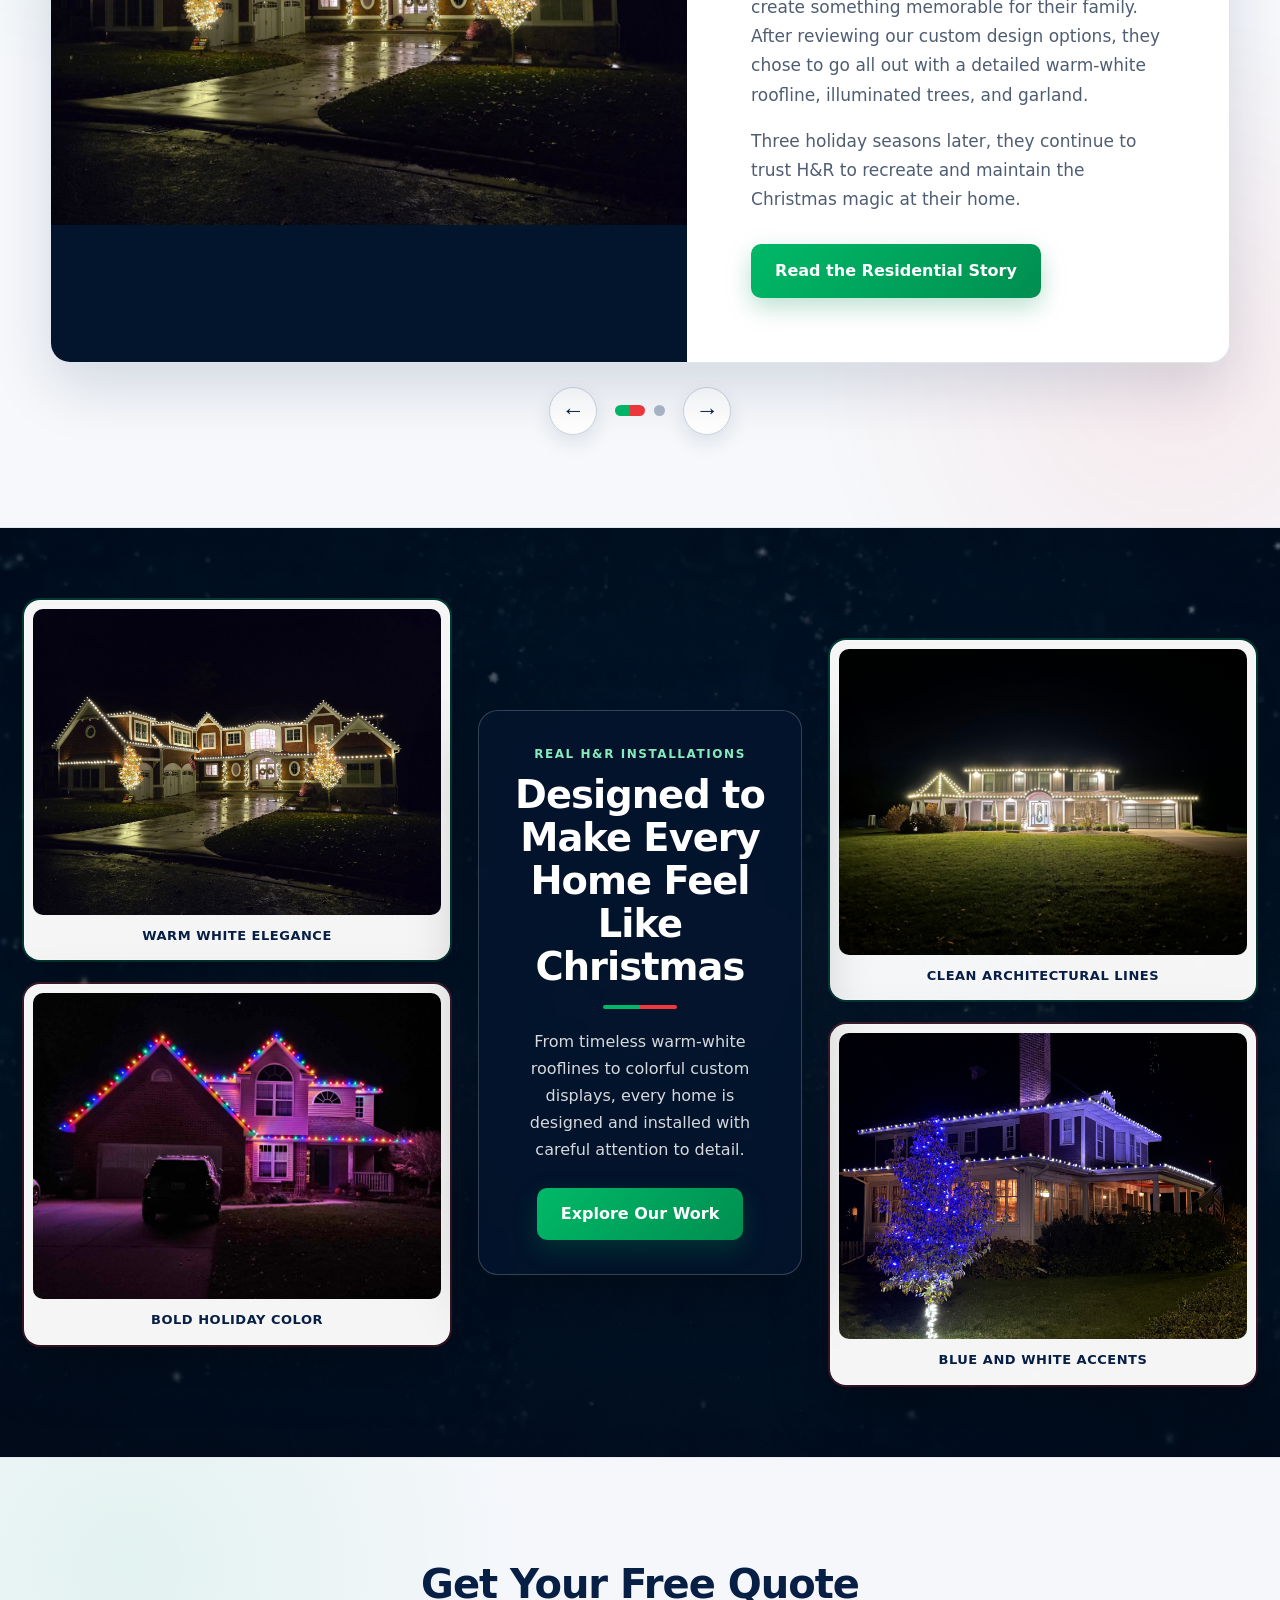
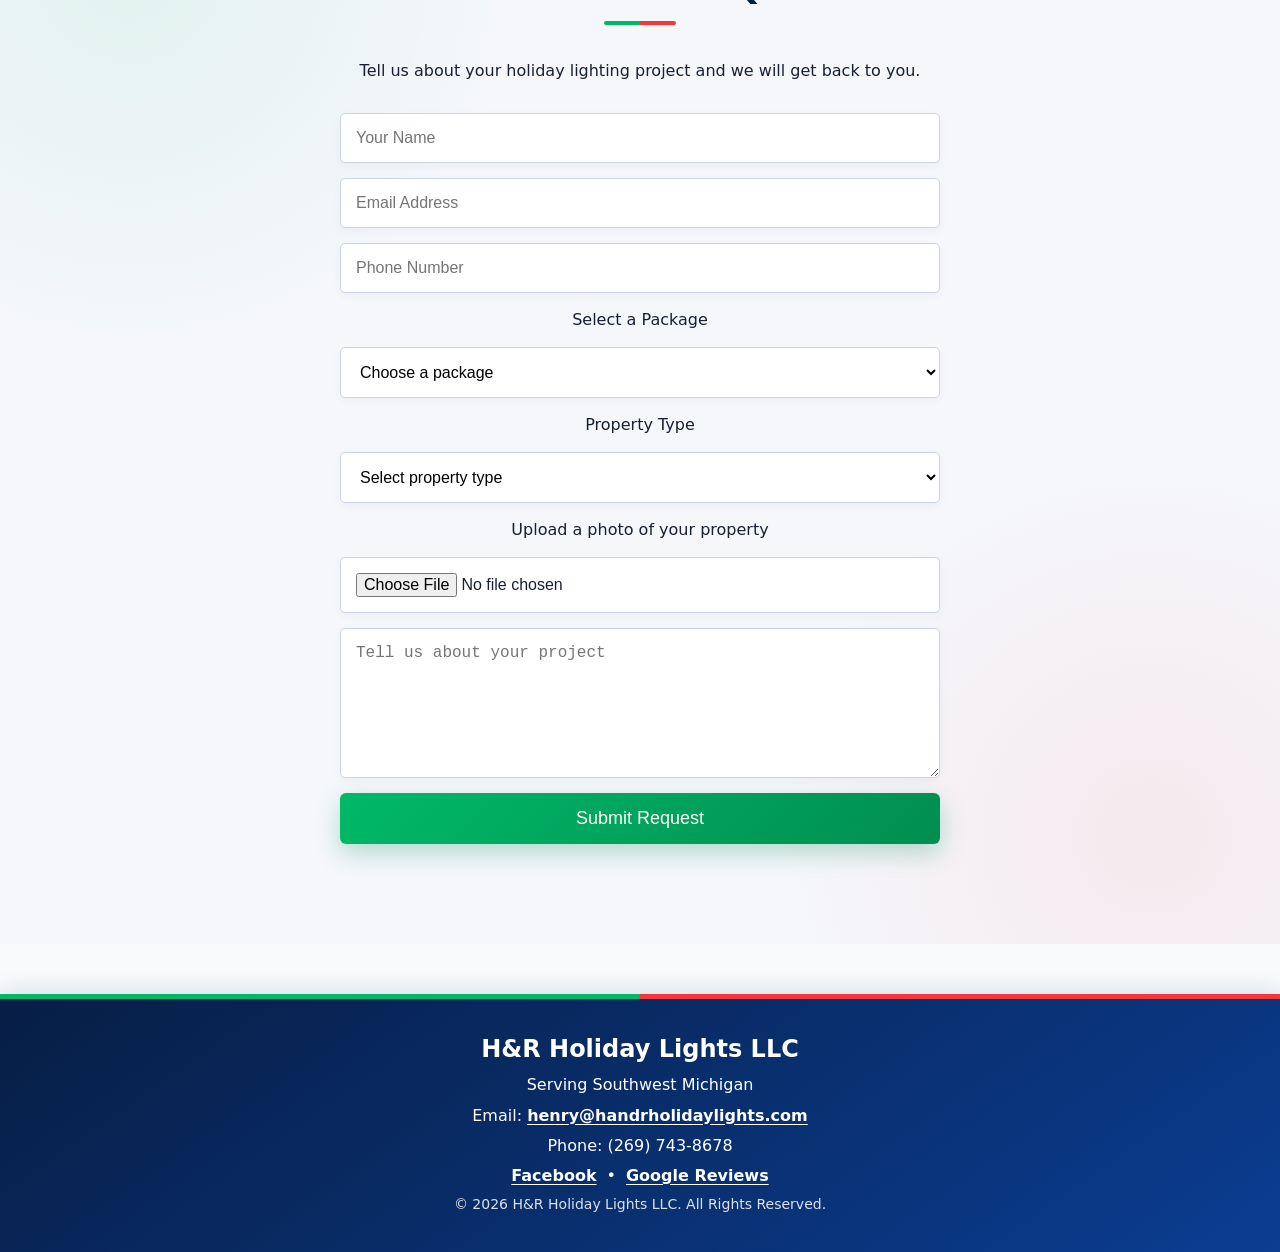
==== commit 4ed157ec: "Add Danyelle Weir's full customer review" ====
--- a/index.html
+++ b/index.html
@@ -175,6 +175,26 @@
         <article class="review-card review-card-current review-slide" data-review-slide>
             <div class="review-card-top">
                 <div class="reviewer">
+                    <span class="reviewer-avatar" aria-hidden="true">D</span>
+                    <div>
+                        <h3>Danyelle Weir</h3>
+                        <span class="review-card-source">Google Review</span>
+                    </div>
+                </div>
+                <span class="review-card-stars" aria-label="5 out of 5 stars">★★★★★</span>
+            </div>
+            <blockquote>
+                <p>We have had such a great experience with Henry and Rachel at H&amp;R Lights for our holiday lights! They are always prompt, professional, reasonably priced, and do an amazing job. What really stands out is their customer service—even if something as small as a bulb burns out, they are incredibly responsive and take care of it quickly and efficiently.</p>
+                <p>We use H&amp;R Lights personally and have referred Henry and Rachel to several friends and neighbors, all of whom have been just as happy with their experience. It’s so nice to work with people who are reliable, professional, and truly stand behind their work. I couldn’t recommend Henry, Rachel, and H&amp;R Lights more!</p>
+            </blockquote>
+            <div class="review-actions">
+                <a href="https://www.google.com/maps/contrib/112571270942368962581/reviews?hl=en" target="_blank" rel="noopener noreferrer">View on Google <span aria-hidden="true">→</span></a>
+            </div>
+        </article>
+
+        <article class="review-card review-card-current review-slide" data-review-slide>
+            <div class="review-card-top">
+                <div class="reviewer">
                     <span class="reviewer-avatar" aria-hidden="true">J</span>
                     <div>
                         <h3>James Lininger</h3>
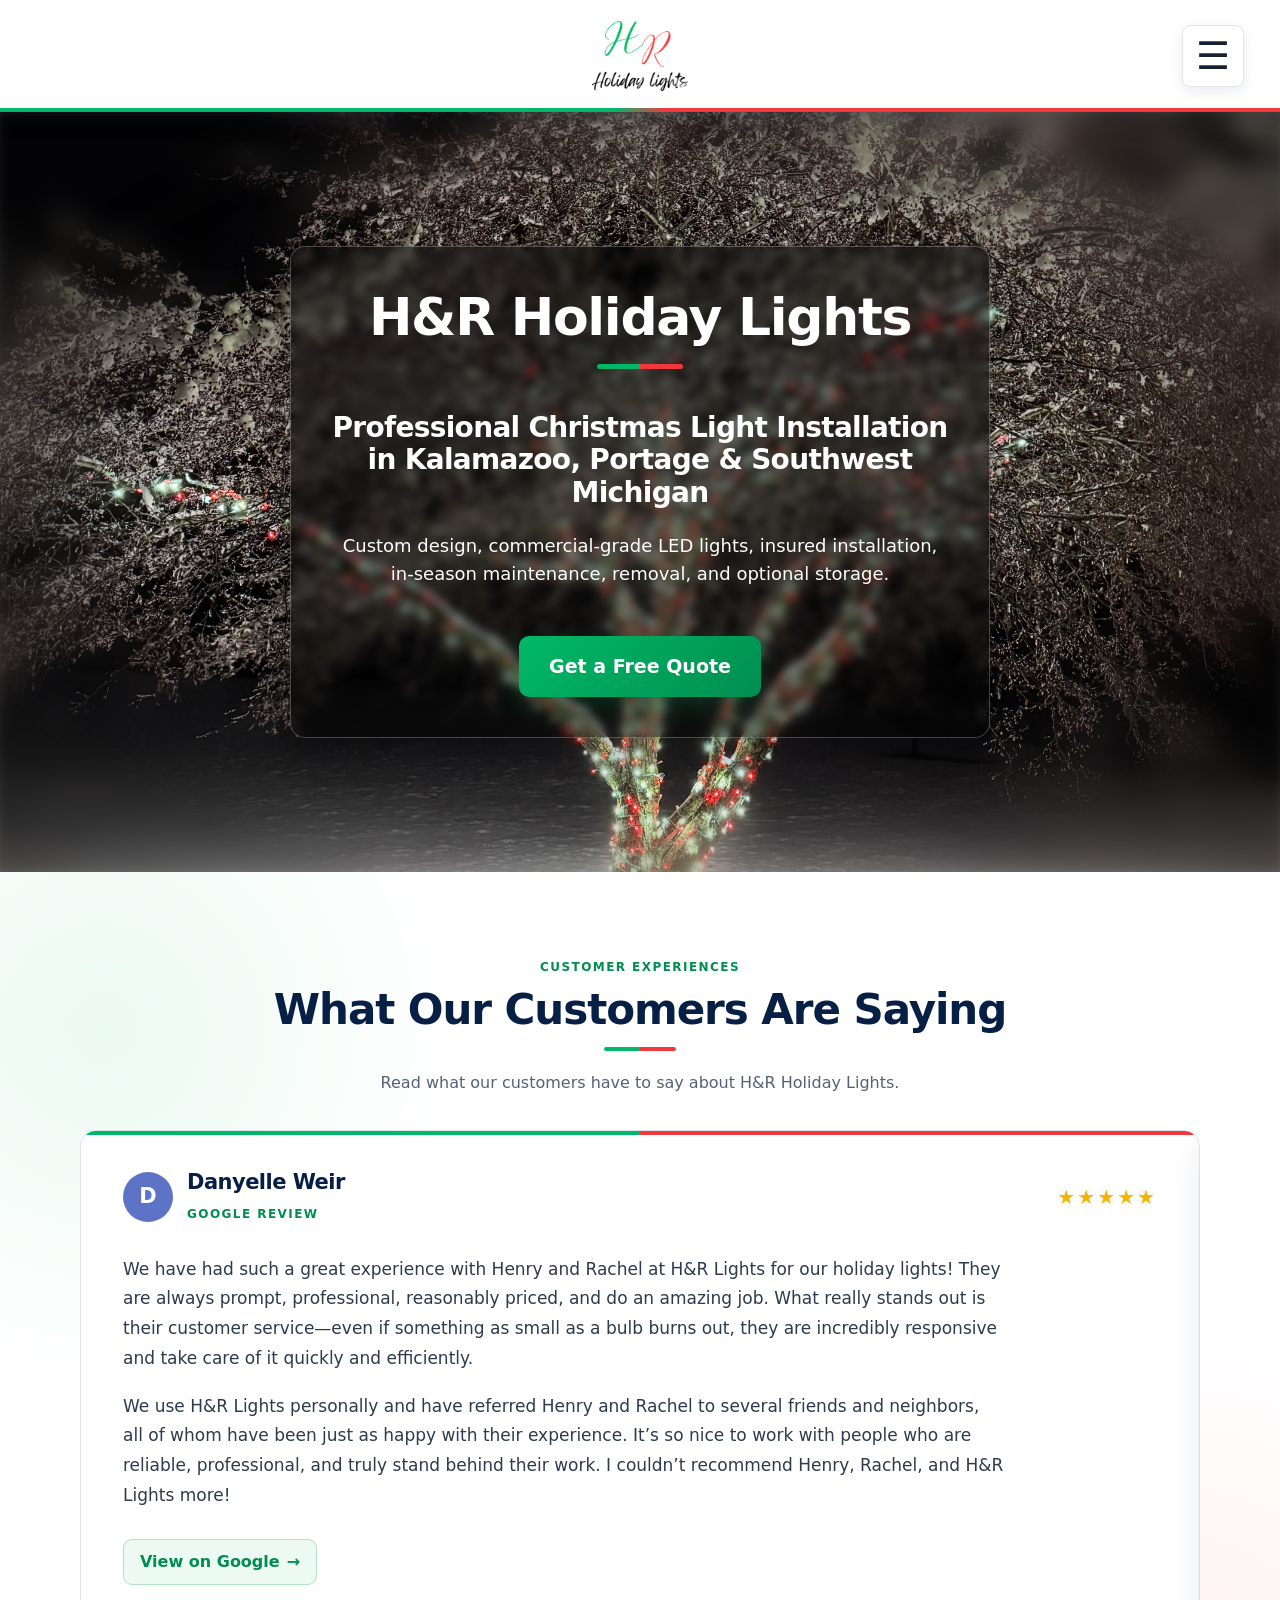
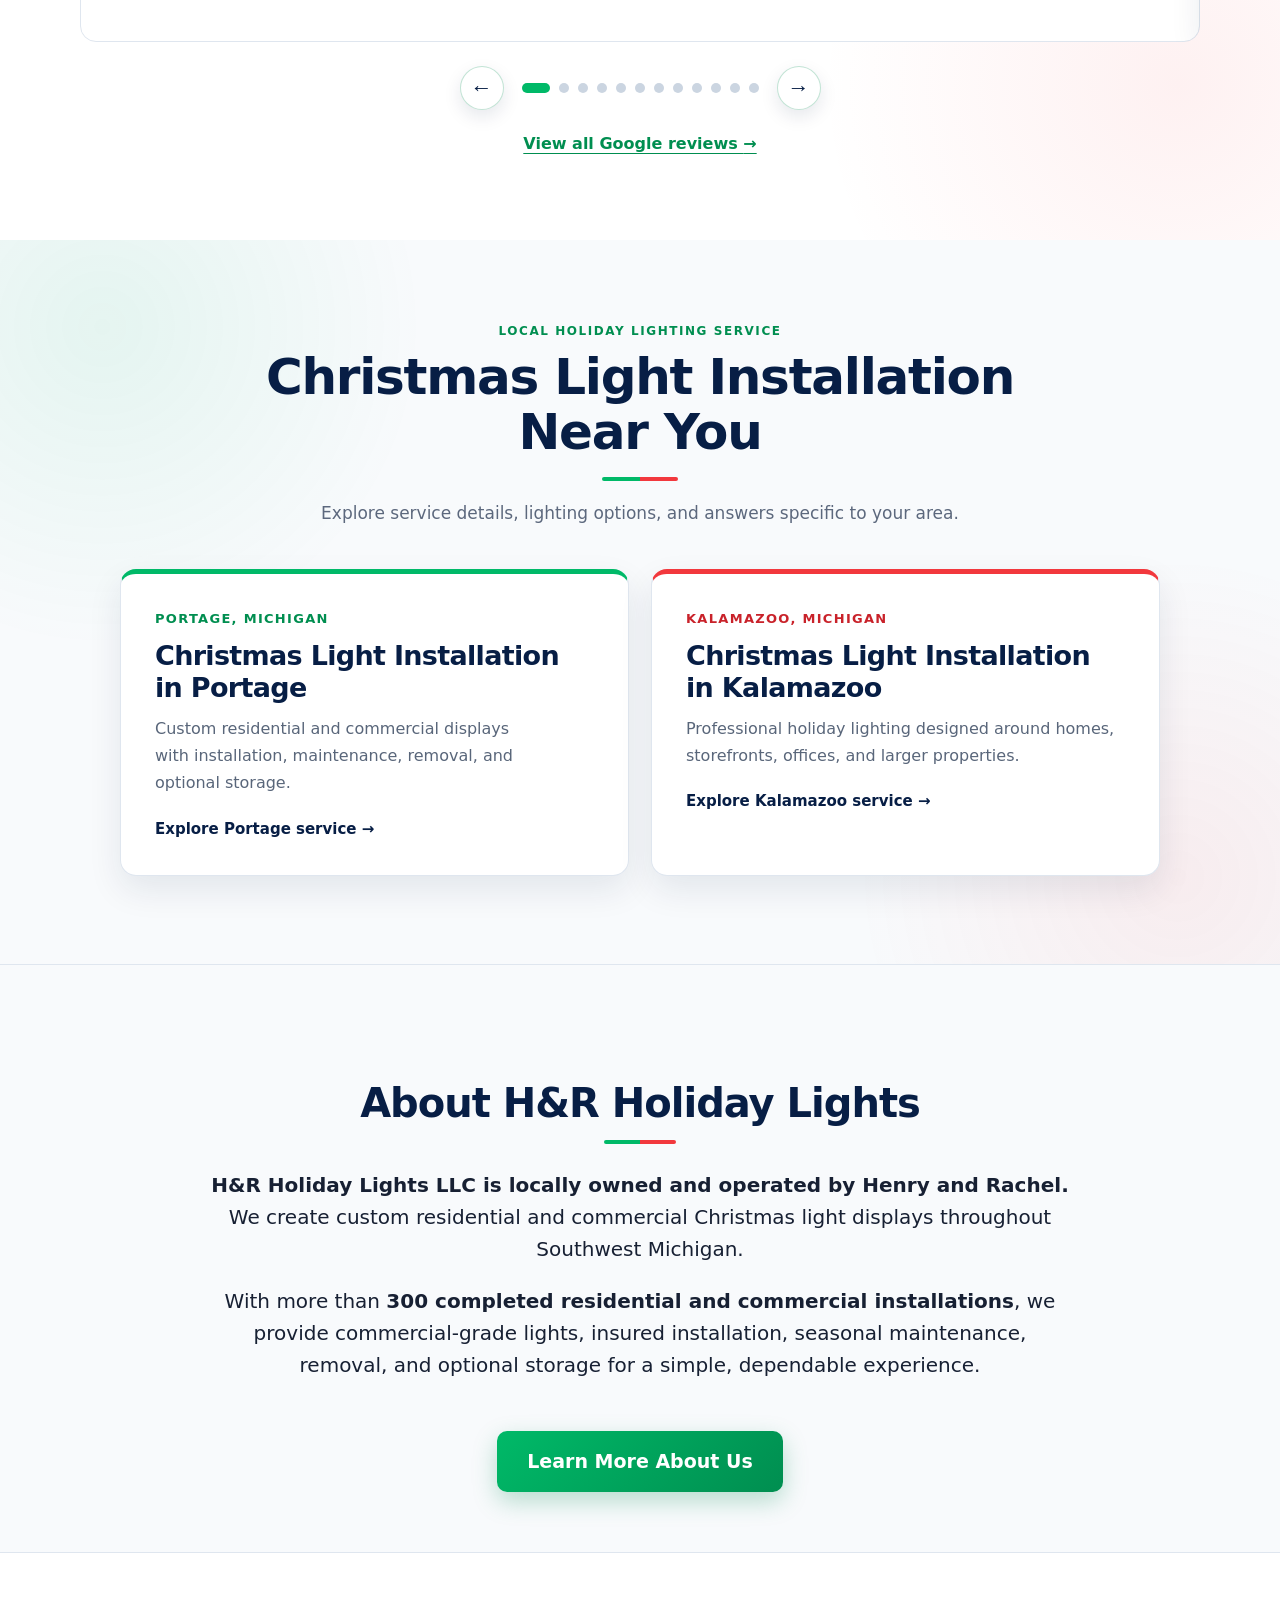
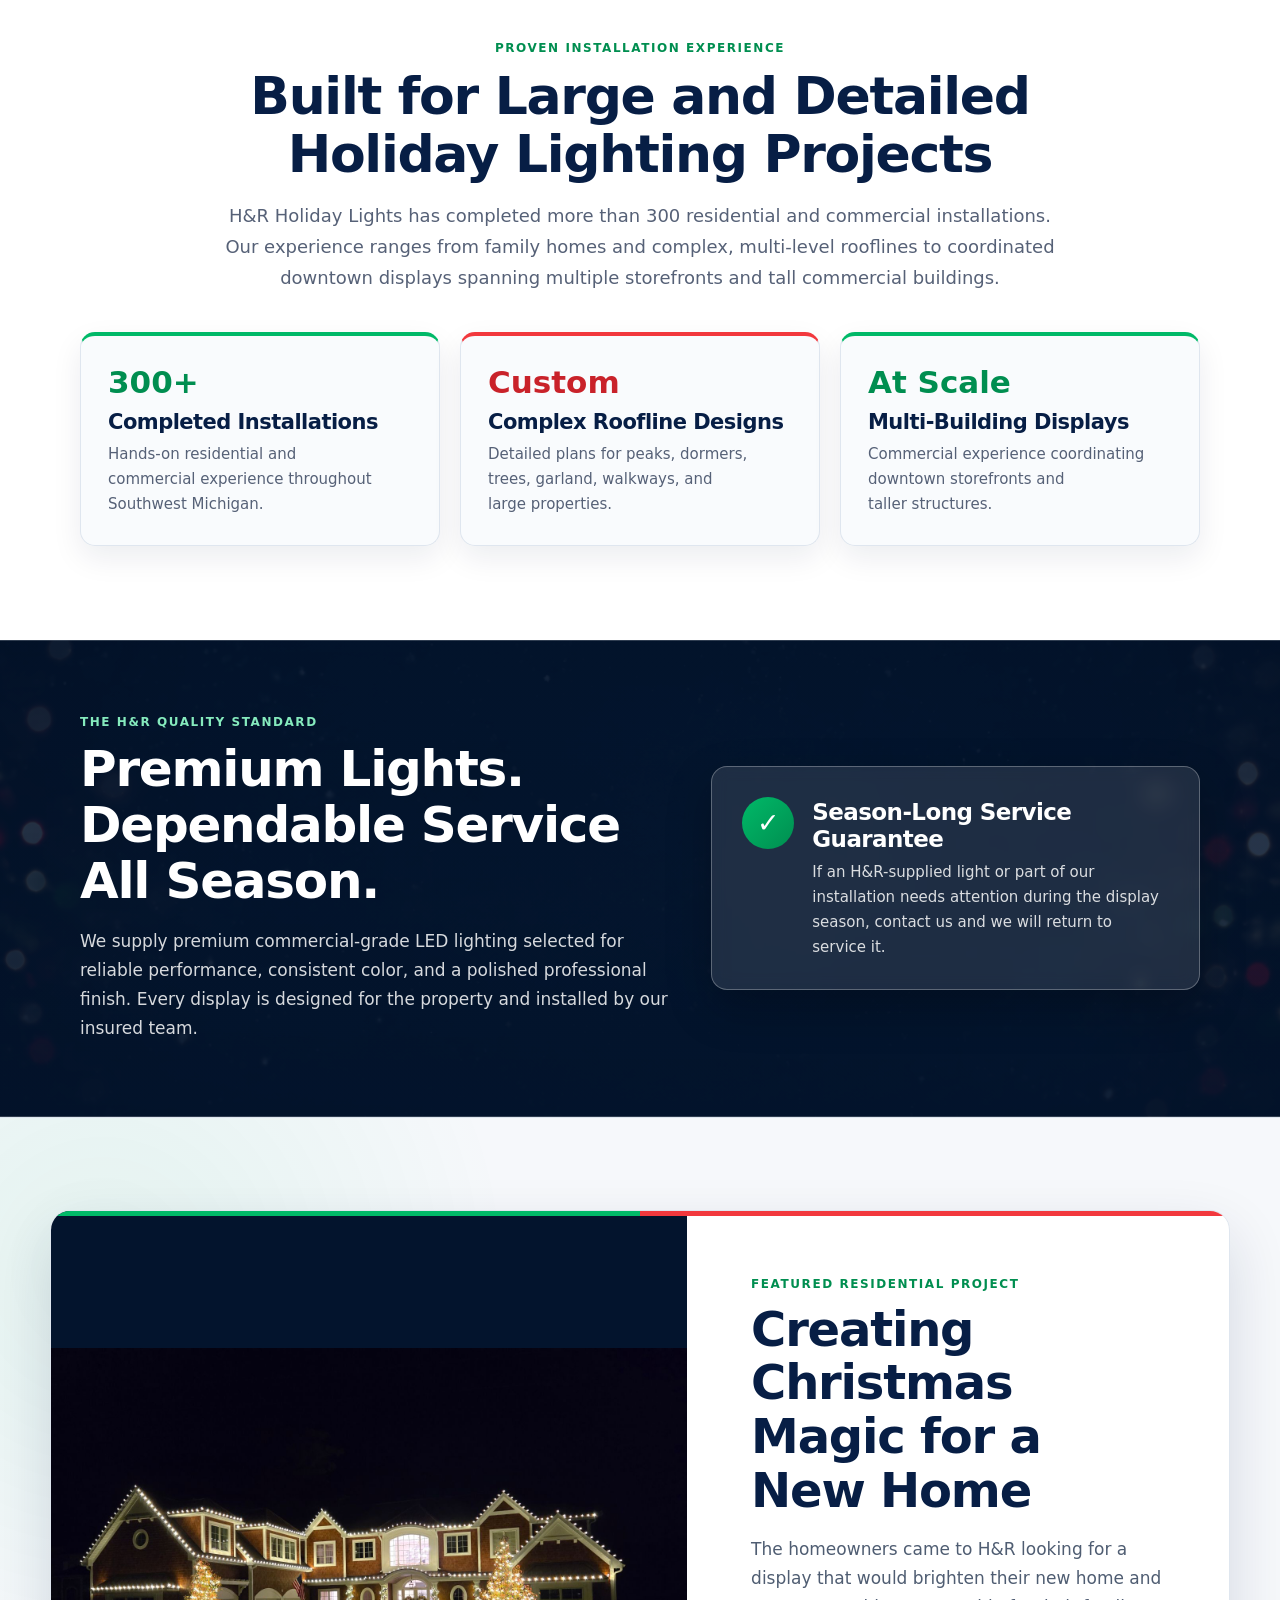
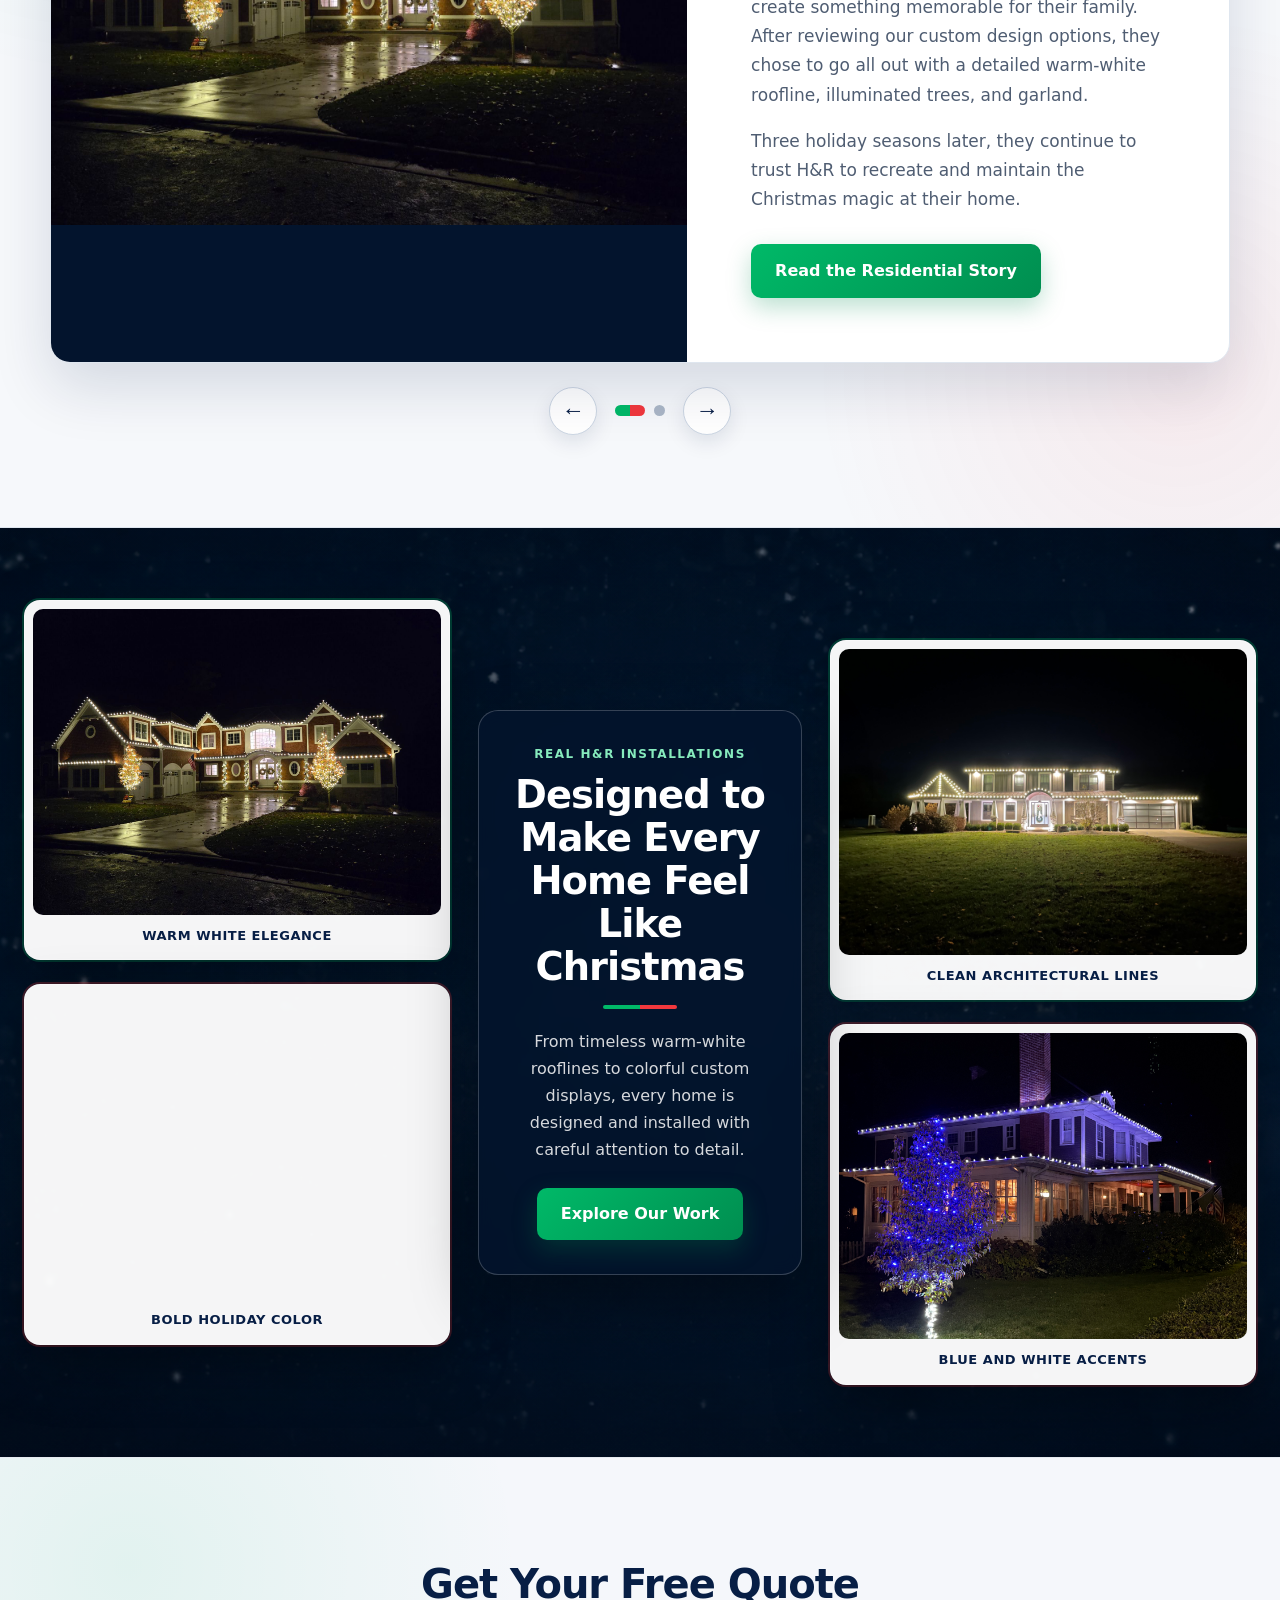
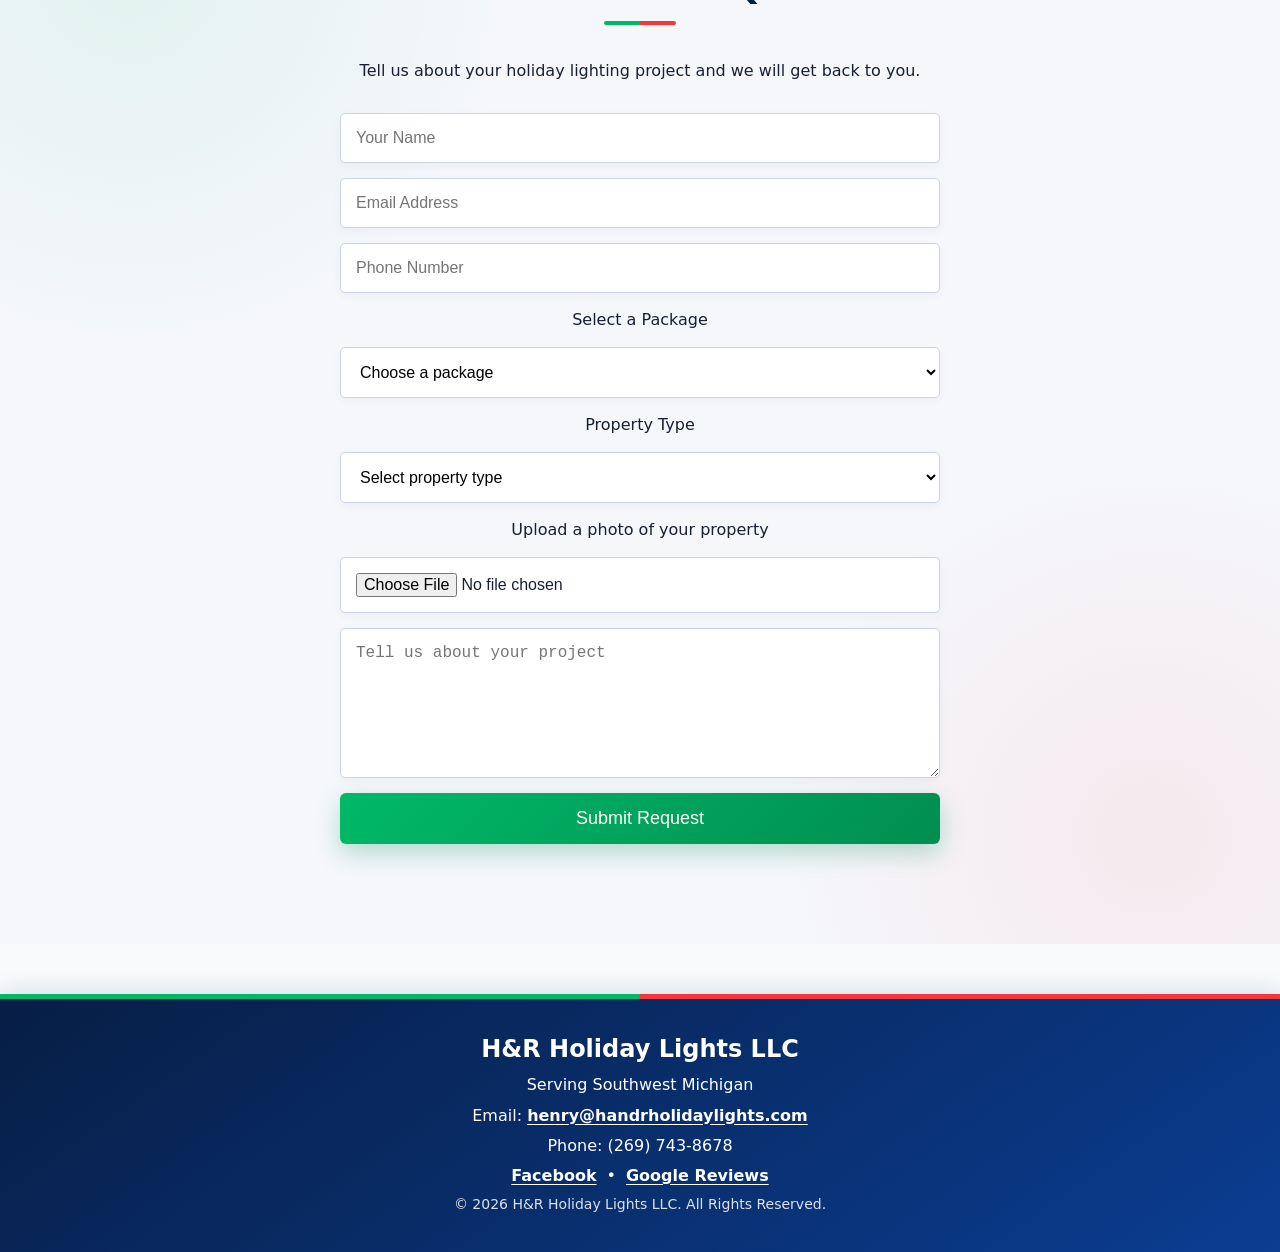
==== commit 2b73e49c: "Move customer reviews directly below homepage hero" ====
--- a/index.html
+++ b/index.html
@@ -134,32 +134,6 @@
 </section>
 
 
-<!-- LOCAL SERVICE AREAS -->
-<section class="home-service-areas" aria-labelledby="service-areas-heading">
-    <div class="location-section-heading">
-        <span class="project-story-label">Local holiday lighting service</span>
-        <h2 id="service-areas-heading">Christmas Light Installation Near You</h2>
-        <p>Explore service details, lighting options, and answers specific to your area.</p>
-    </div>
-
-    <div class="home-service-area-grid">
-        <a href="portage-christmas-light-installation.html" class="home-service-area-card">
-            <span>Portage, Michigan</span>
-            <h3>Christmas Light Installation in Portage</h3>
-            <p>Custom residential and commercial displays with installation, maintenance, removal, and optional storage.</p>
-            <strong>Explore Portage service <span aria-hidden="true">→</span></strong>
-        </a>
-
-        <a href="kalamazoo-christmas-light-installation.html" class="home-service-area-card">
-            <span>Kalamazoo, Michigan</span>
-            <h3>Christmas Light Installation in Kalamazoo</h3>
-            <p>Professional holiday lighting designed around homes, storefronts, offices, and larger properties.</p>
-            <strong>Explore Kalamazoo service <span aria-hidden="true">→</span></strong>
-        </a>
-    </div>
-</section>
-
-
 <!-- CUSTOMER REVIEW CARDS -->
 <section class="reviews-showcase" aria-labelledby="reviews-heading">
     <div class="reviews-heading">
@@ -449,6 +423,32 @@
             <button type="button" class="review-arrow" data-review-next aria-label="Show next review">→</button>
         </div>
         <a class="review-all-link" href="https://www.google.com/search?q=H%26R+Holiday+Lights+Mattawan+MI+reviews" target="_blank" rel="noopener noreferrer">View all Google reviews <span aria-hidden="true">→</span></a>
+    </div>
+</section>
+
+
+<!-- LOCAL SERVICE AREAS -->
+<section class="home-service-areas" aria-labelledby="service-areas-heading">
+    <div class="location-section-heading">
+        <span class="project-story-label">Local holiday lighting service</span>
+        <h2 id="service-areas-heading">Christmas Light Installation Near You</h2>
+        <p>Explore service details, lighting options, and answers specific to your area.</p>
+    </div>
+
+    <div class="home-service-area-grid">
+        <a href="portage-christmas-light-installation.html" class="home-service-area-card">
+            <span>Portage, Michigan</span>
+            <h3>Christmas Light Installation in Portage</h3>
+            <p>Custom residential and commercial displays with installation, maintenance, removal, and optional storage.</p>
+            <strong>Explore Portage service <span aria-hidden="true">→</span></strong>
+        </a>
+
+        <a href="kalamazoo-christmas-light-installation.html" class="home-service-area-card">
+            <span>Kalamazoo, Michigan</span>
+            <h3>Christmas Light Installation in Kalamazoo</h3>
+            <p>Professional holiday lighting designed around homes, storefronts, offices, and larger properties.</p>
+            <strong>Explore Kalamazoo service <span aria-hidden="true">→</span></strong>
+        </a>
     </div>
 </section>
 
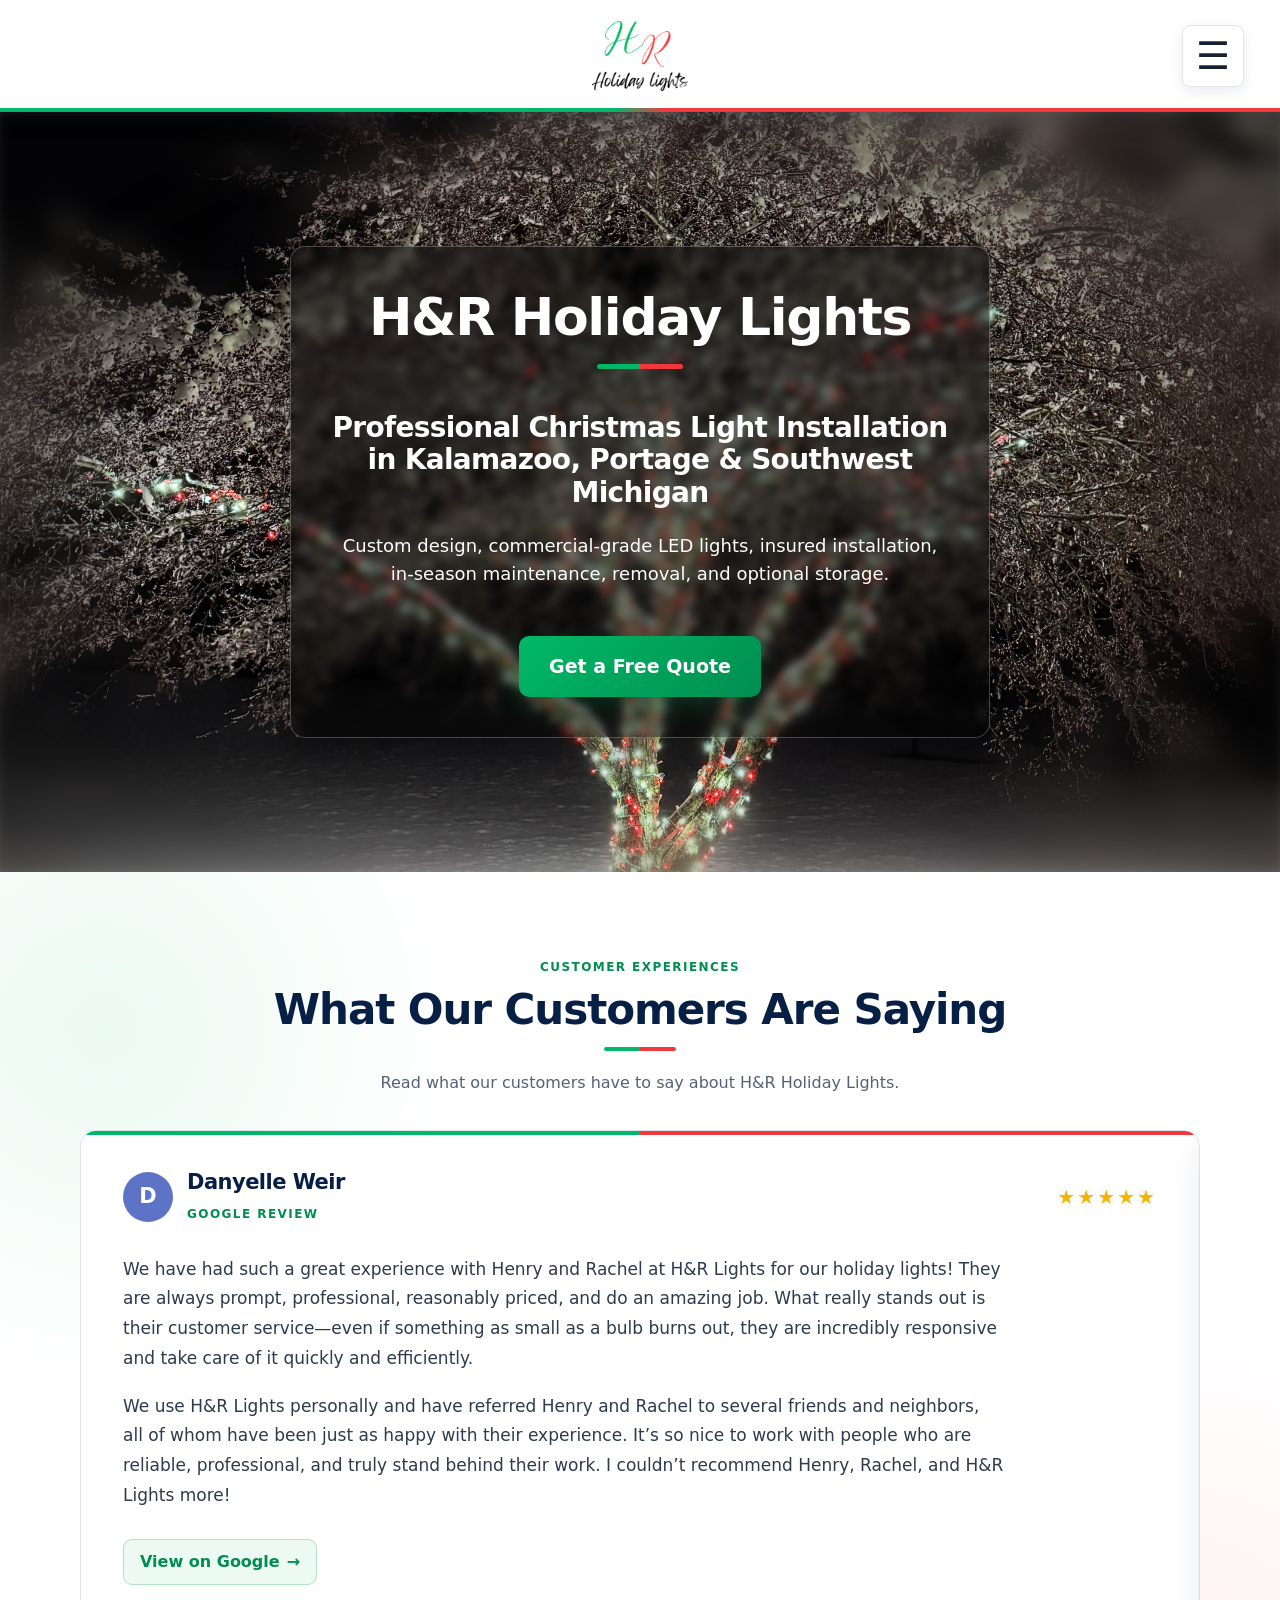
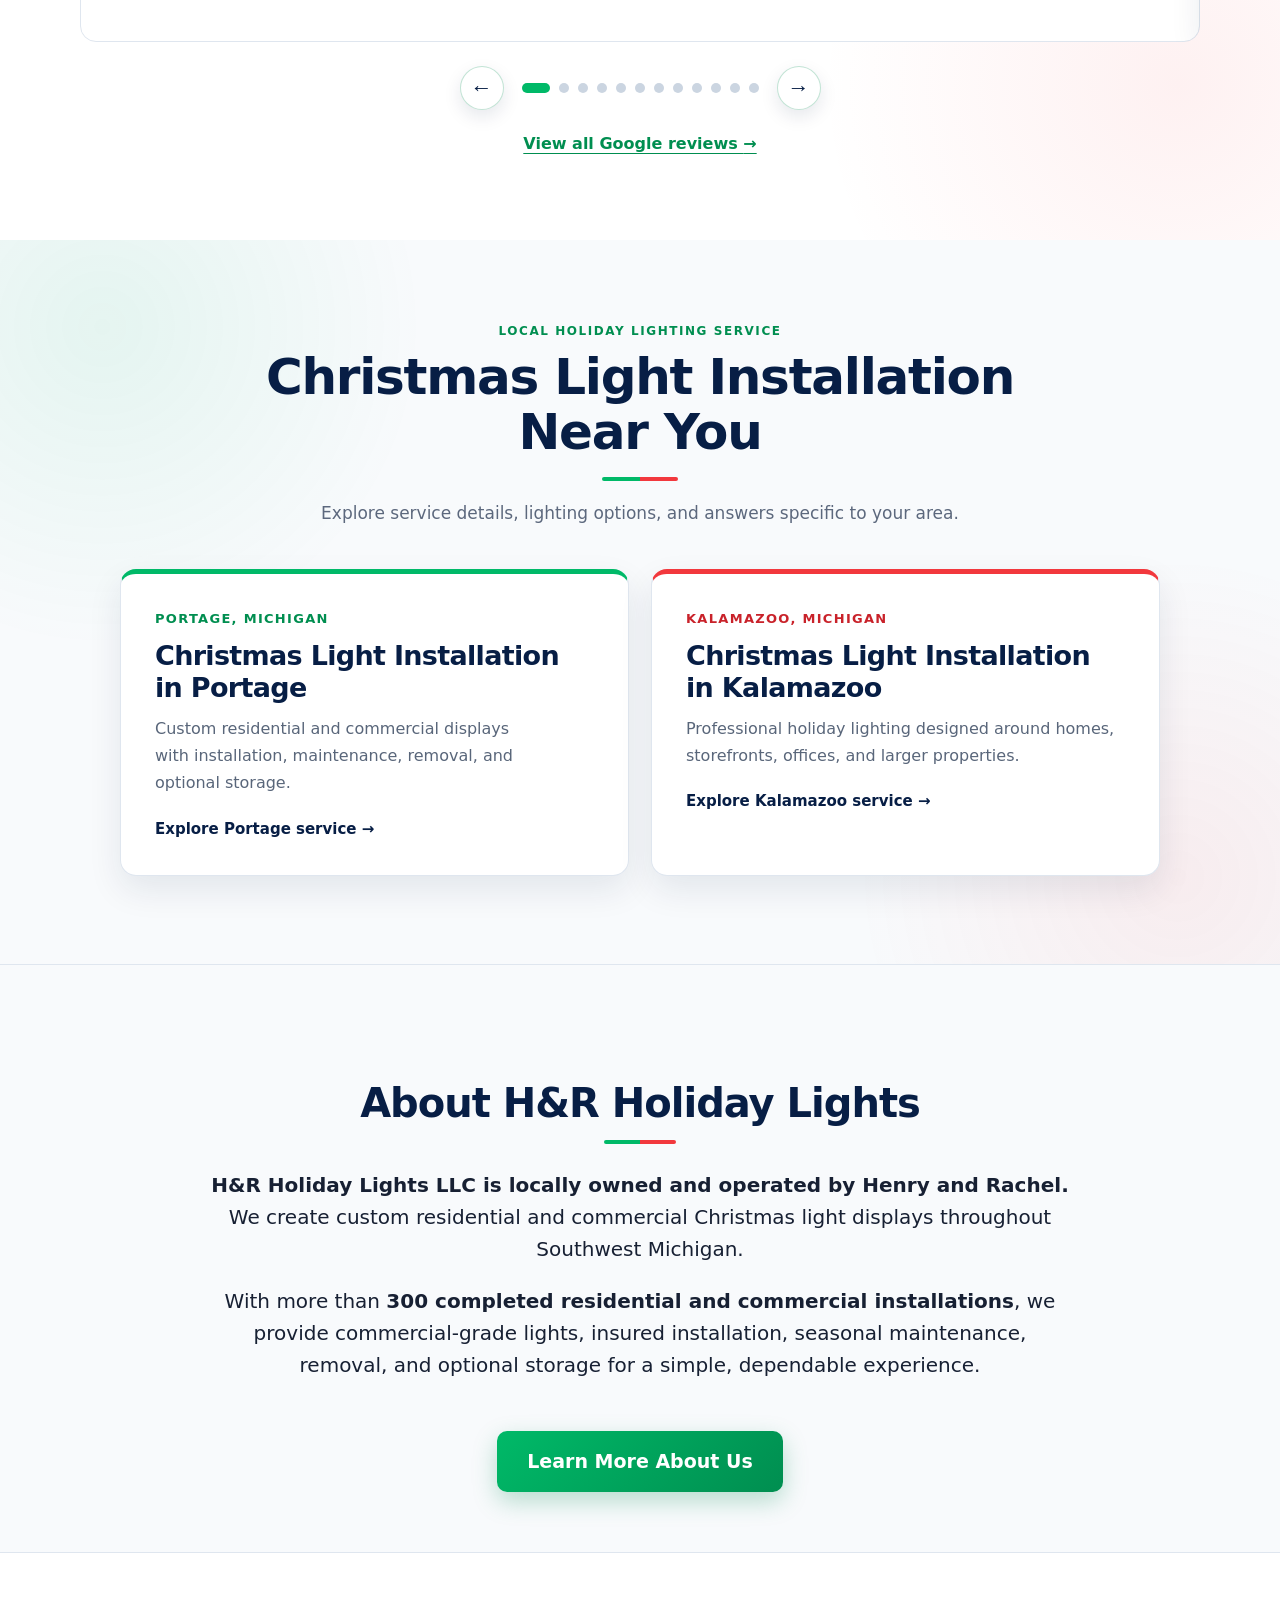
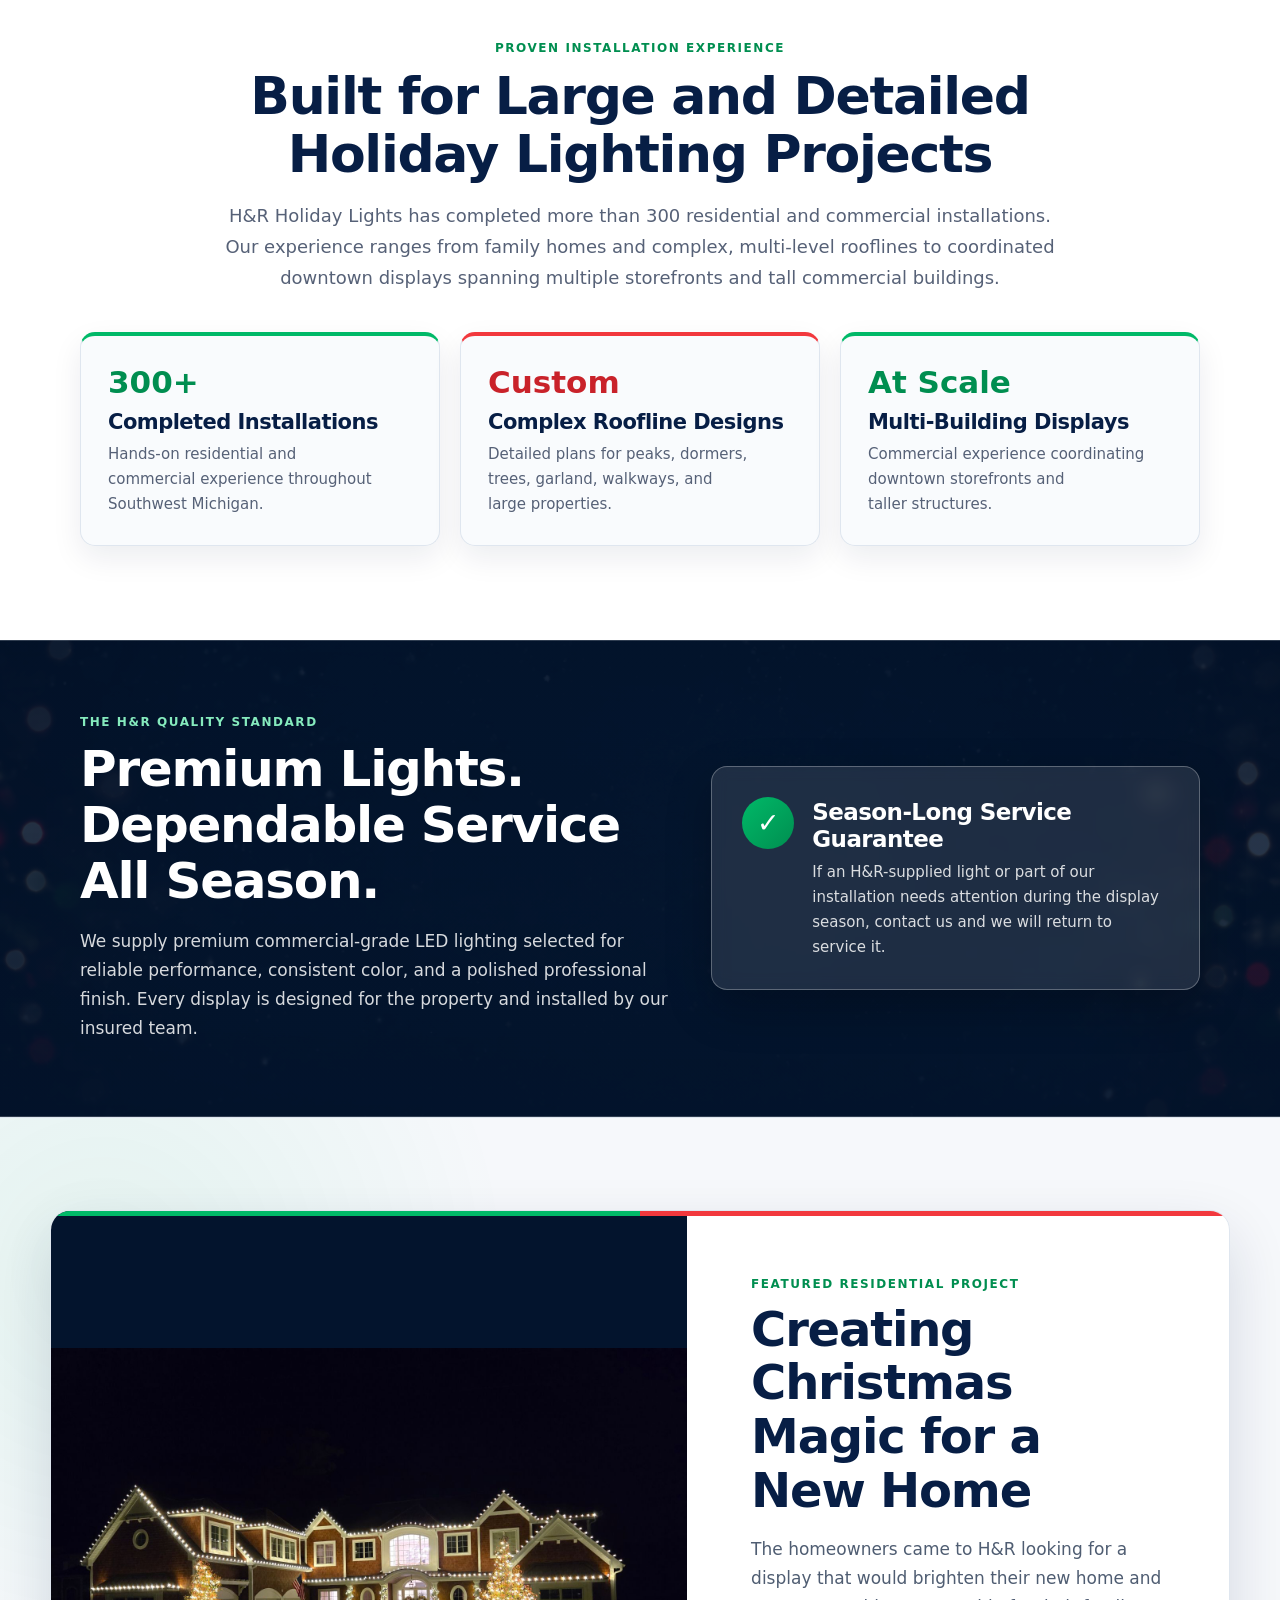
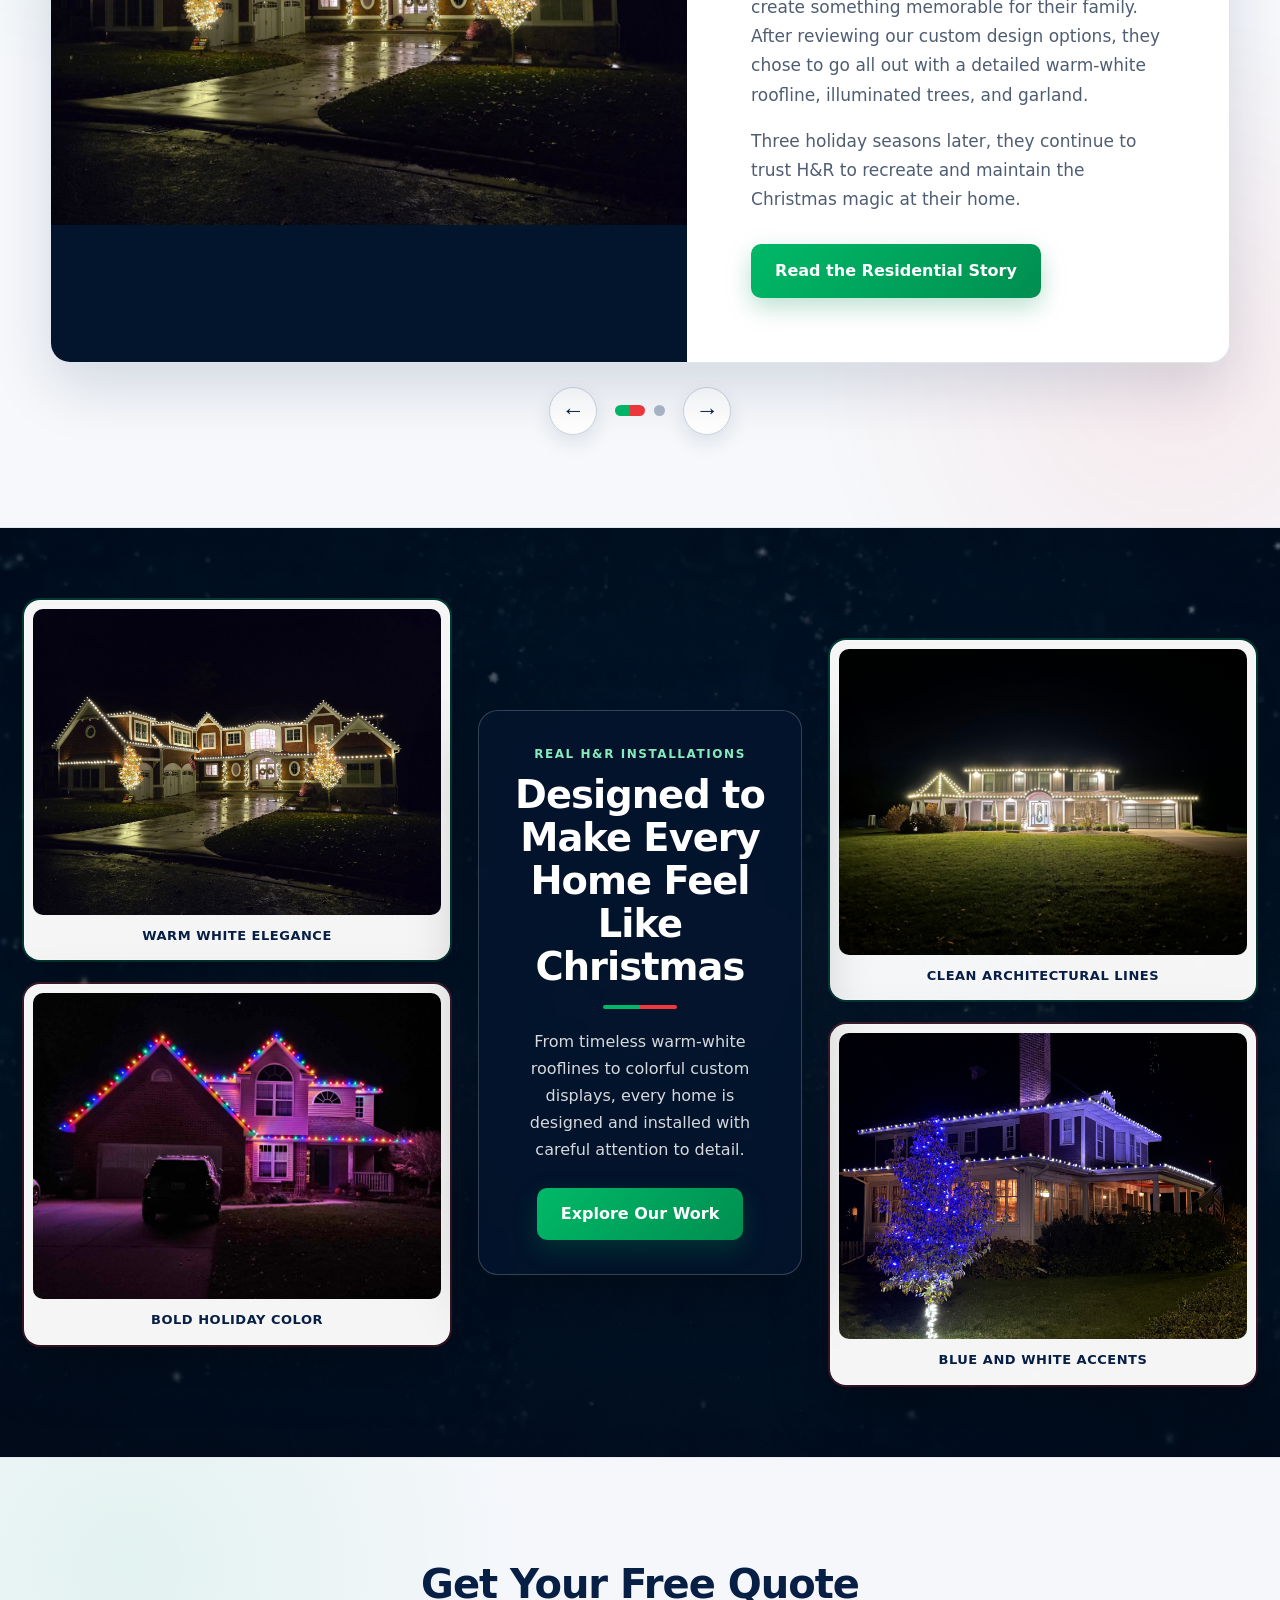
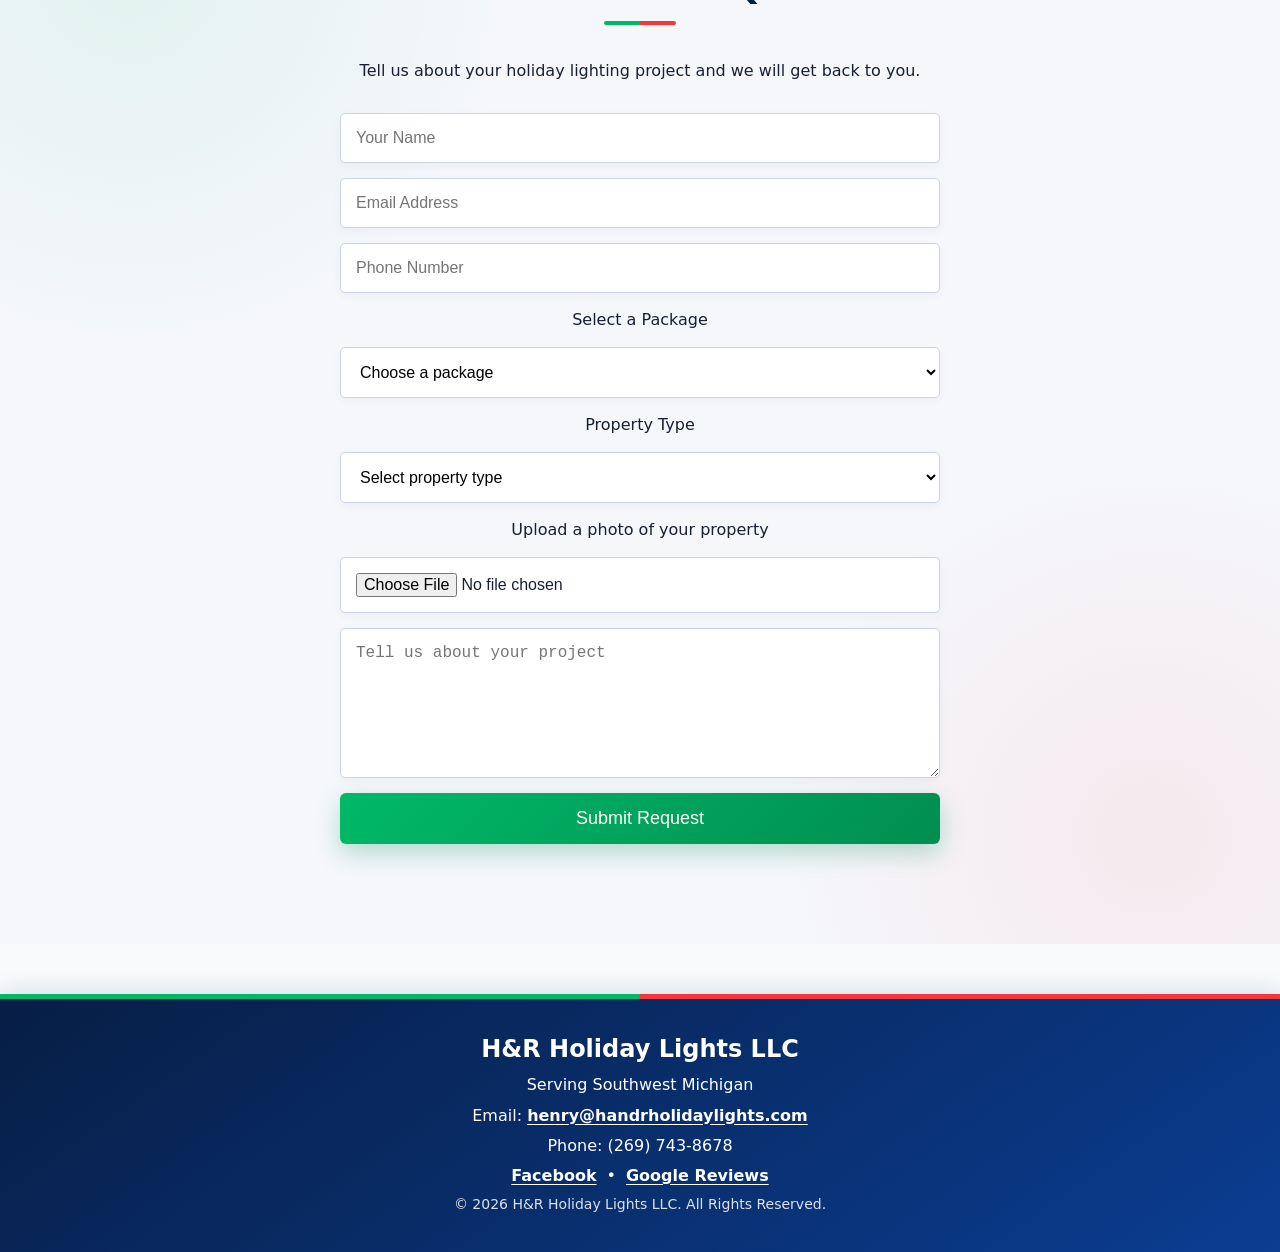
==== commit 98f3d45f: "Add Google site verification meta tag" ====
--- a/index.html
+++ b/index.html
@@ -1,6 +1,7 @@
 <!DOCTYPE html>
 <html lang="en">
 <head>
+    <meta name="google-site-verification" content="_2QH058rKVSbukHlxL2NaWfy3OQTy9Jq-iwyfNPnvuQ" />
     <meta charset="UTF-8">
     <meta name="viewport" content="width=device-width, initial-scale=1.0">
     <title>Christmas Light Installation in Kalamazoo &amp; Portage, MI</title>
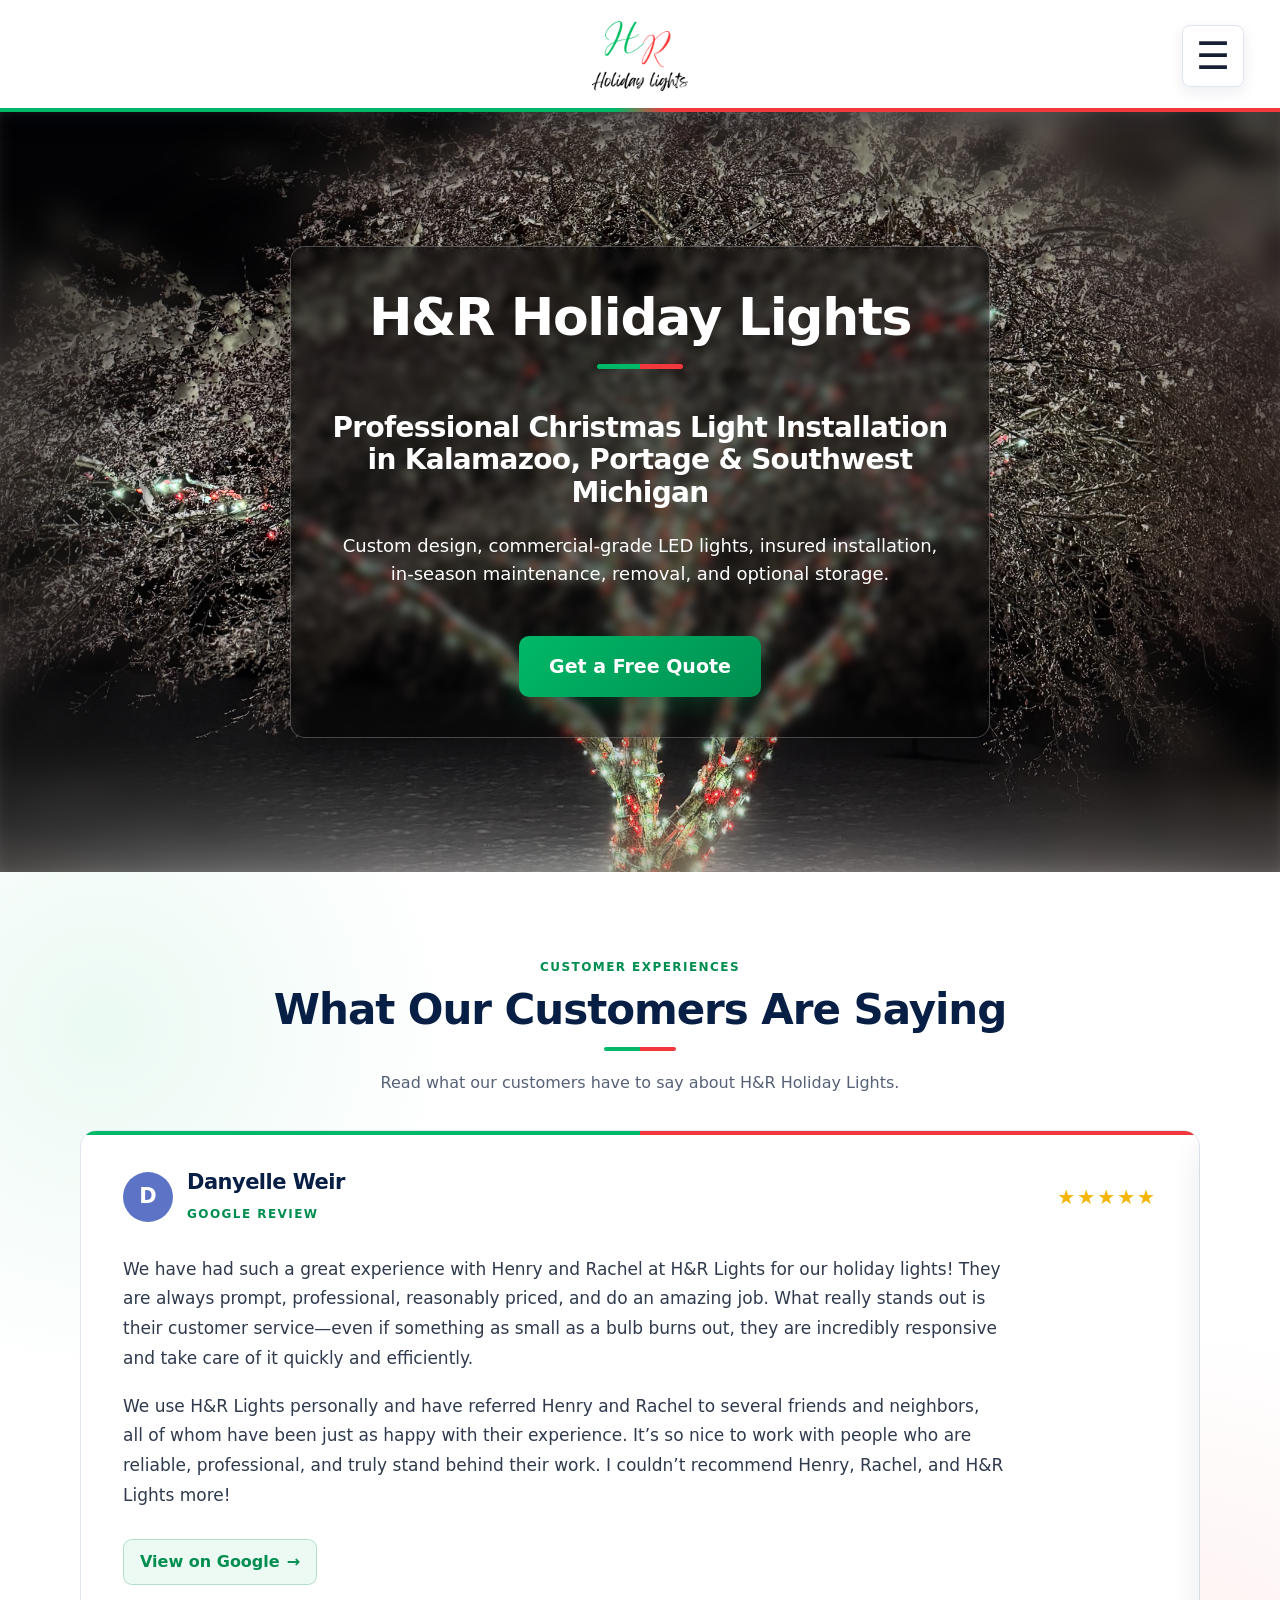
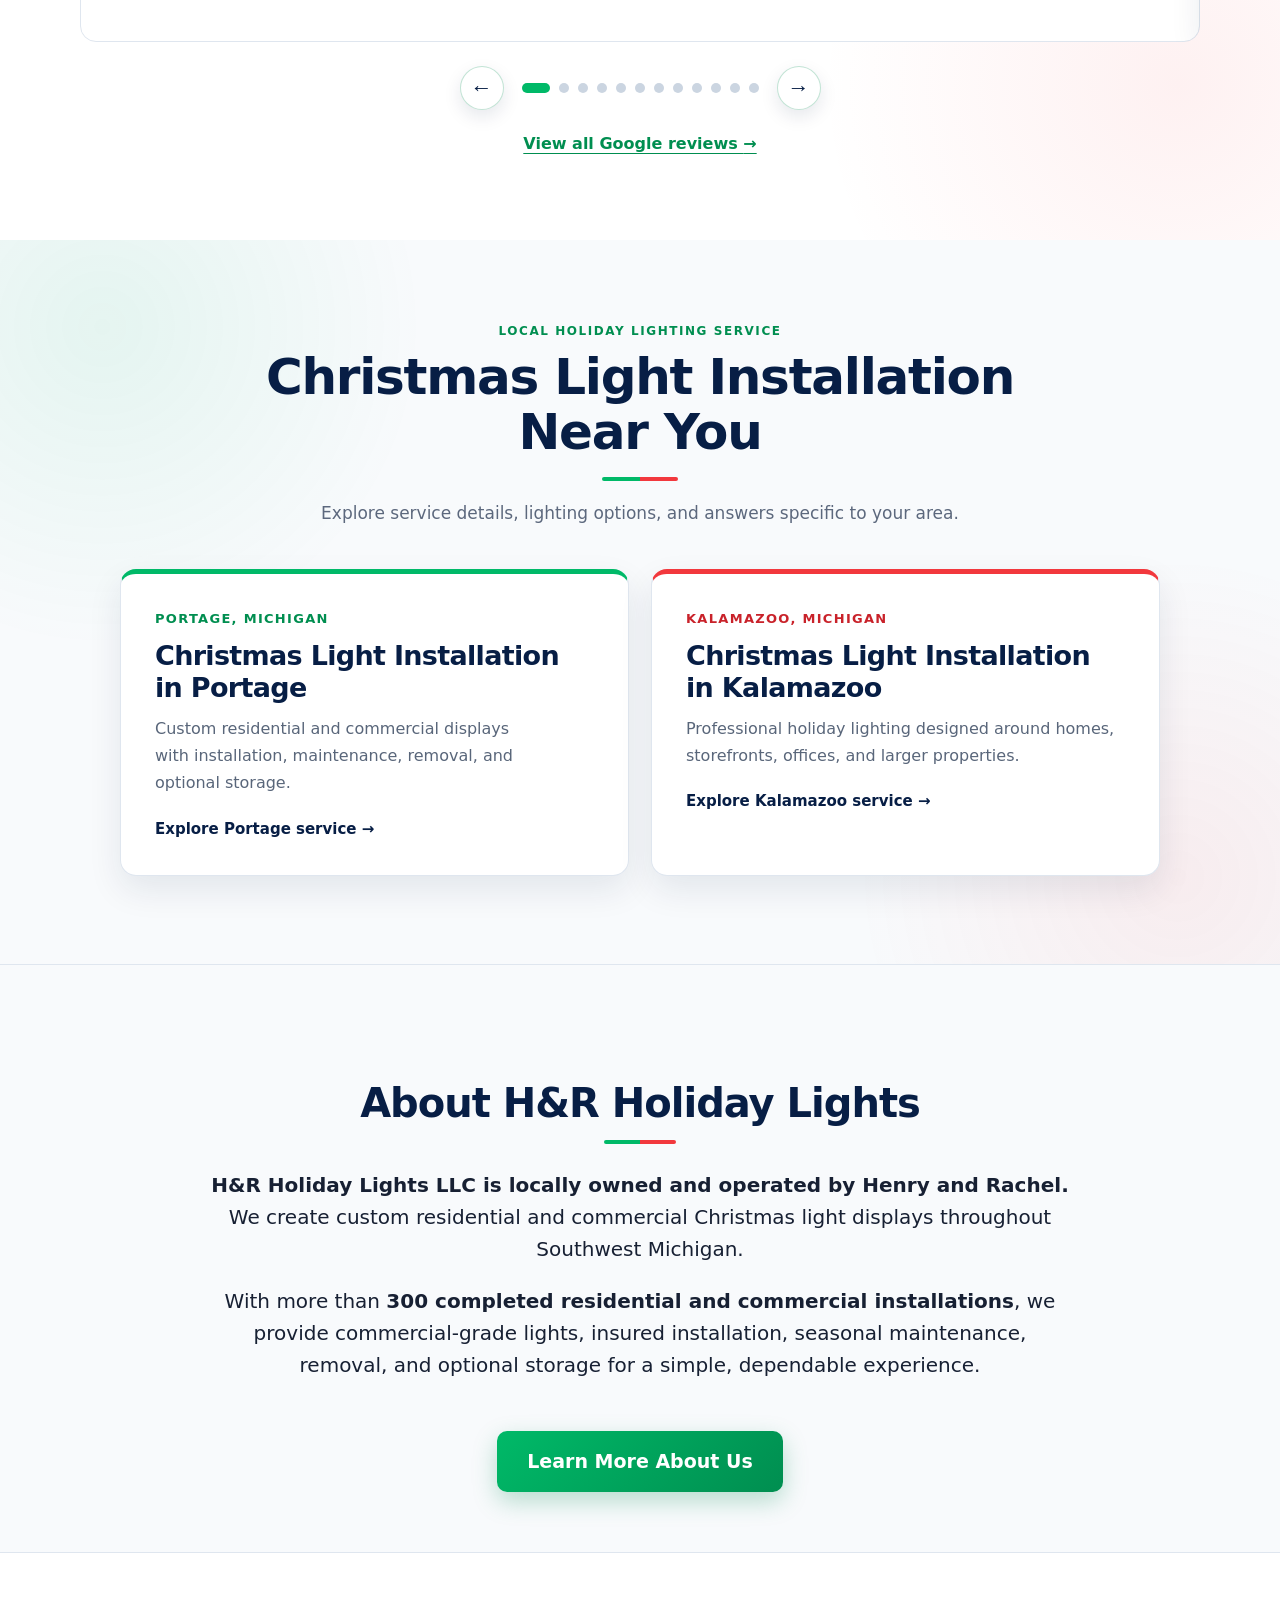
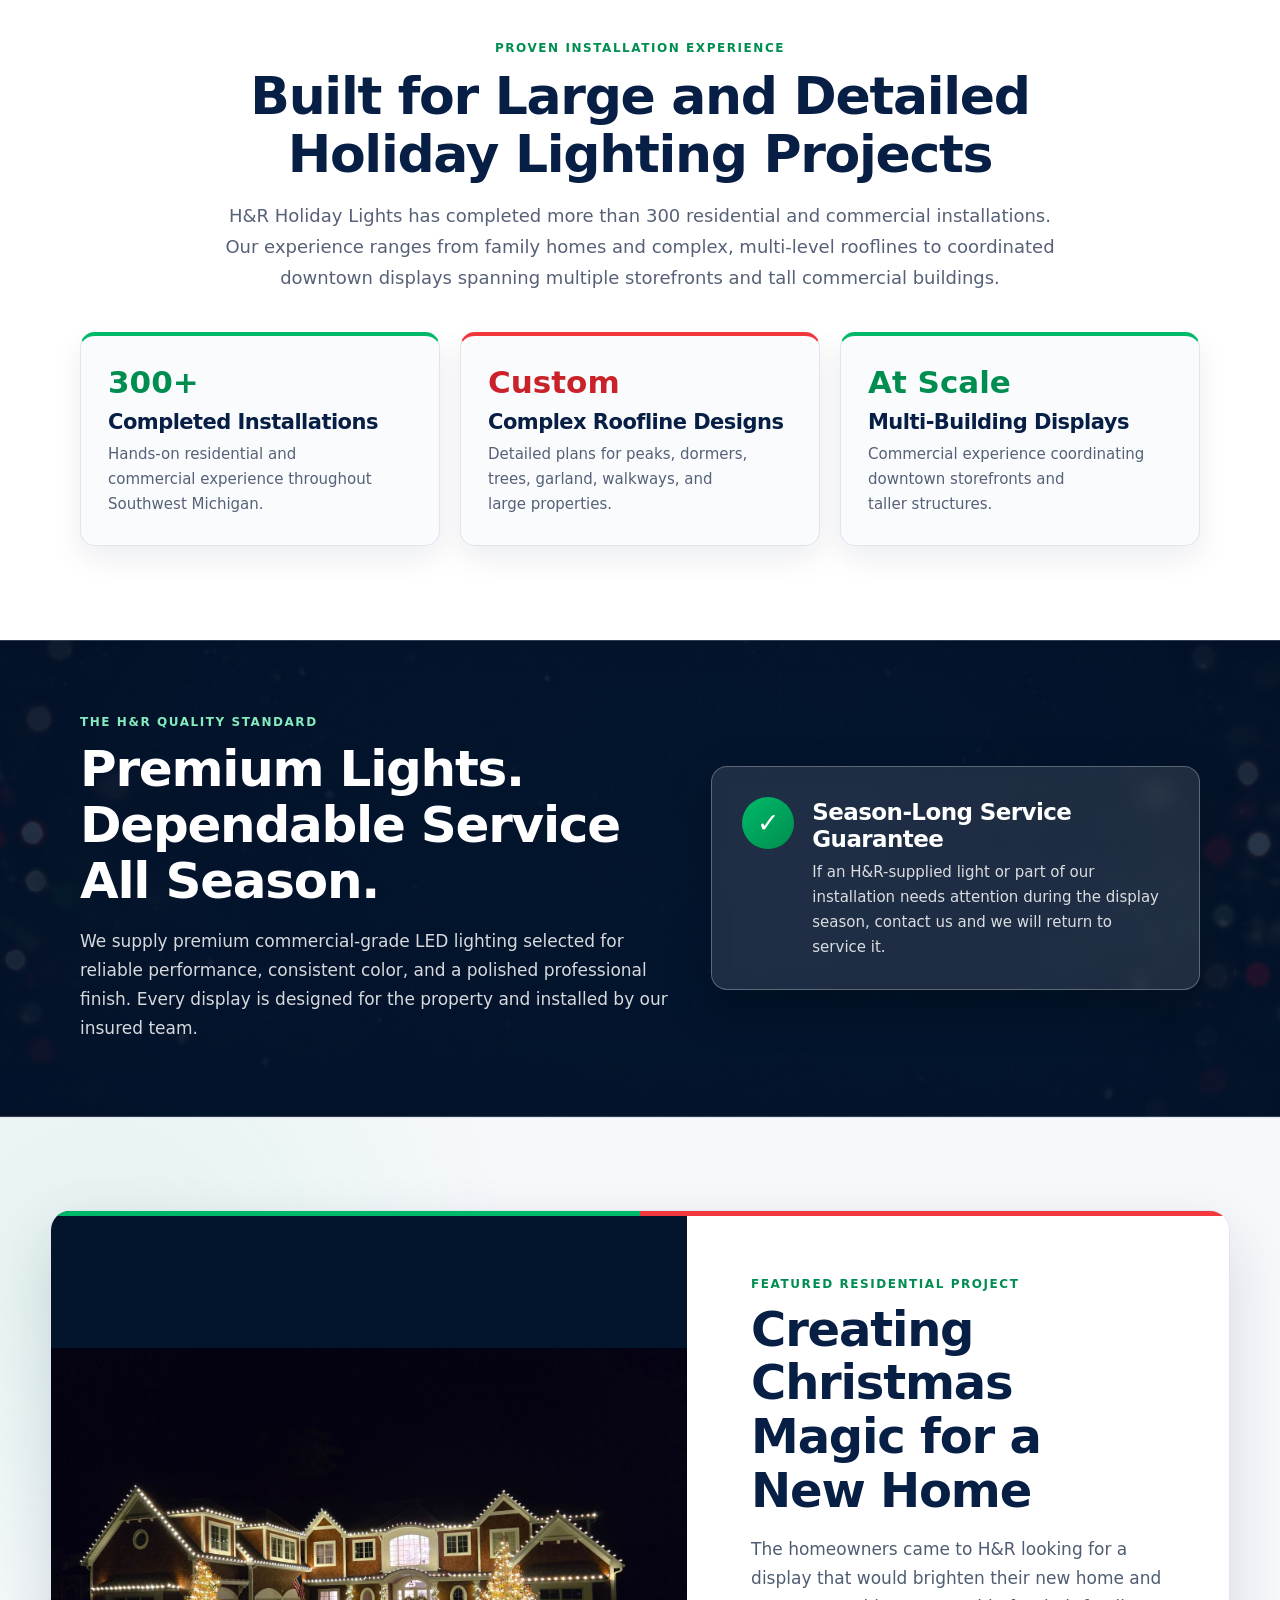
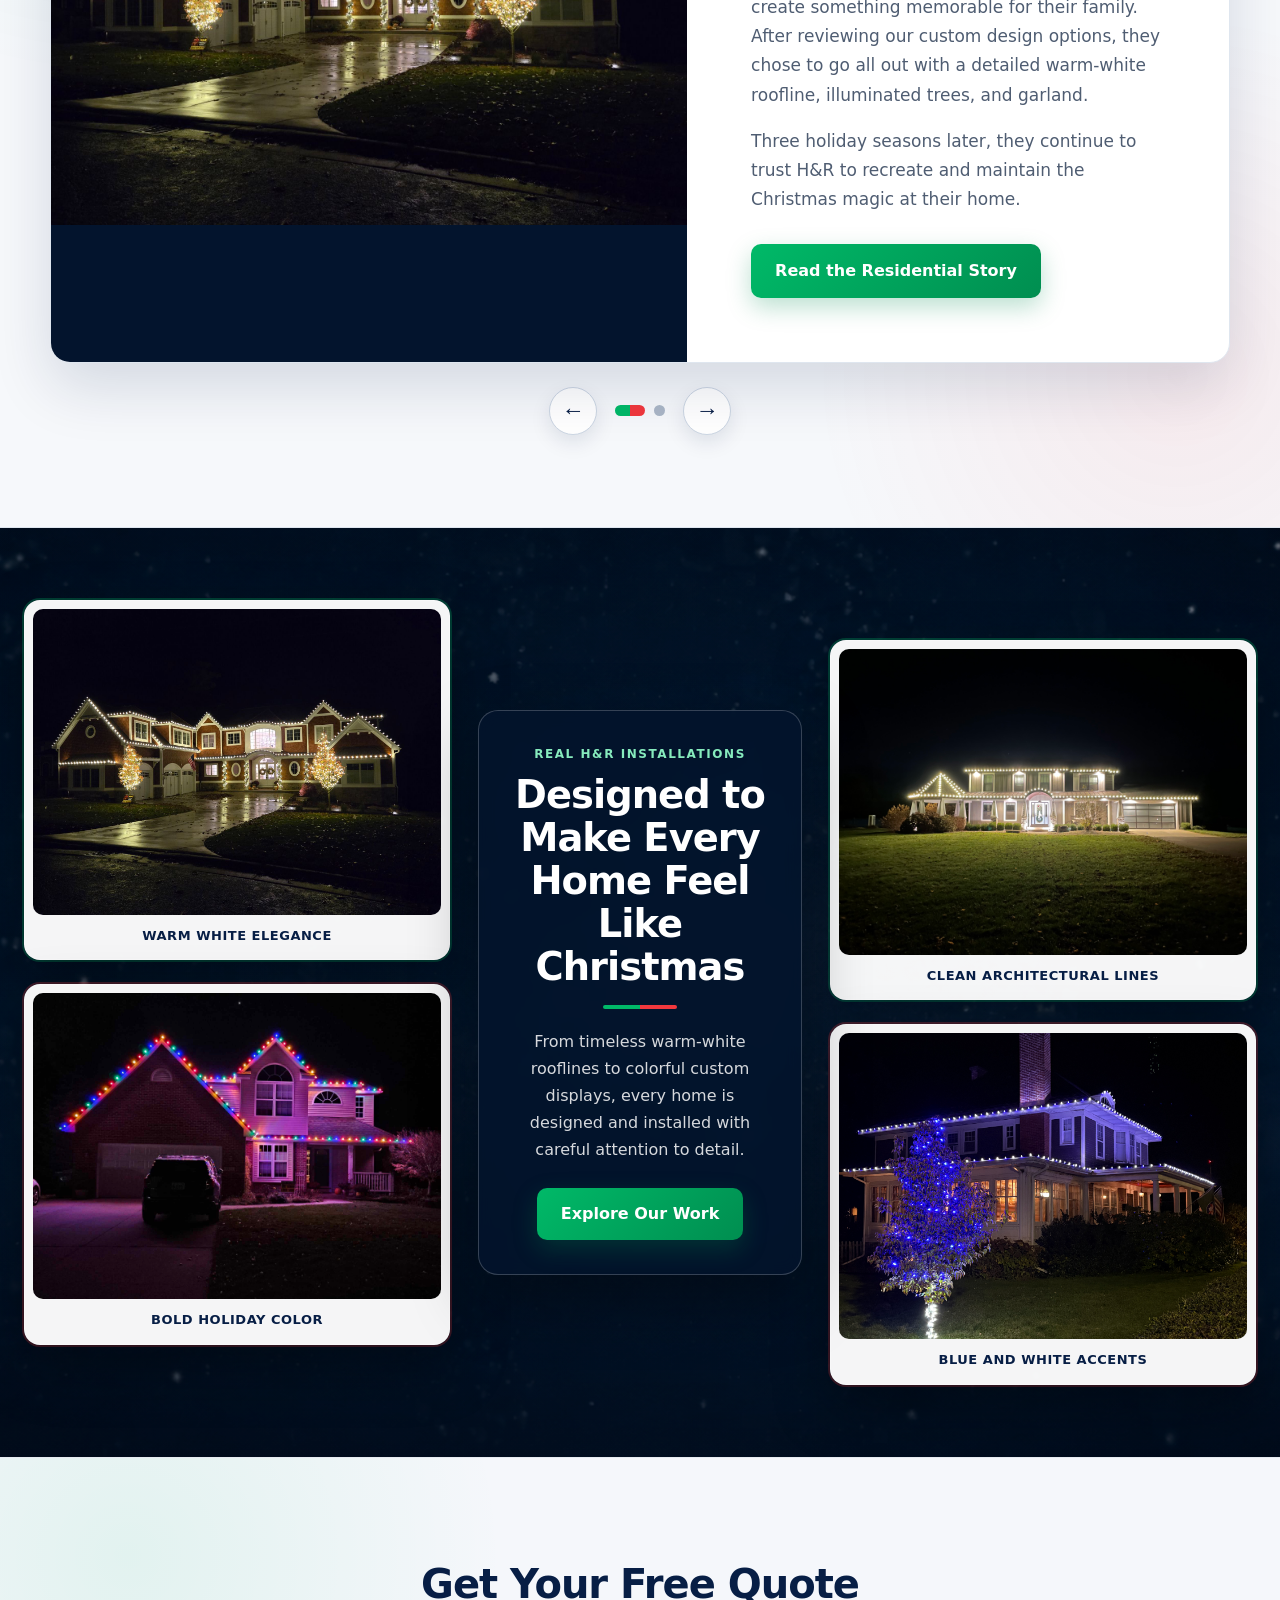
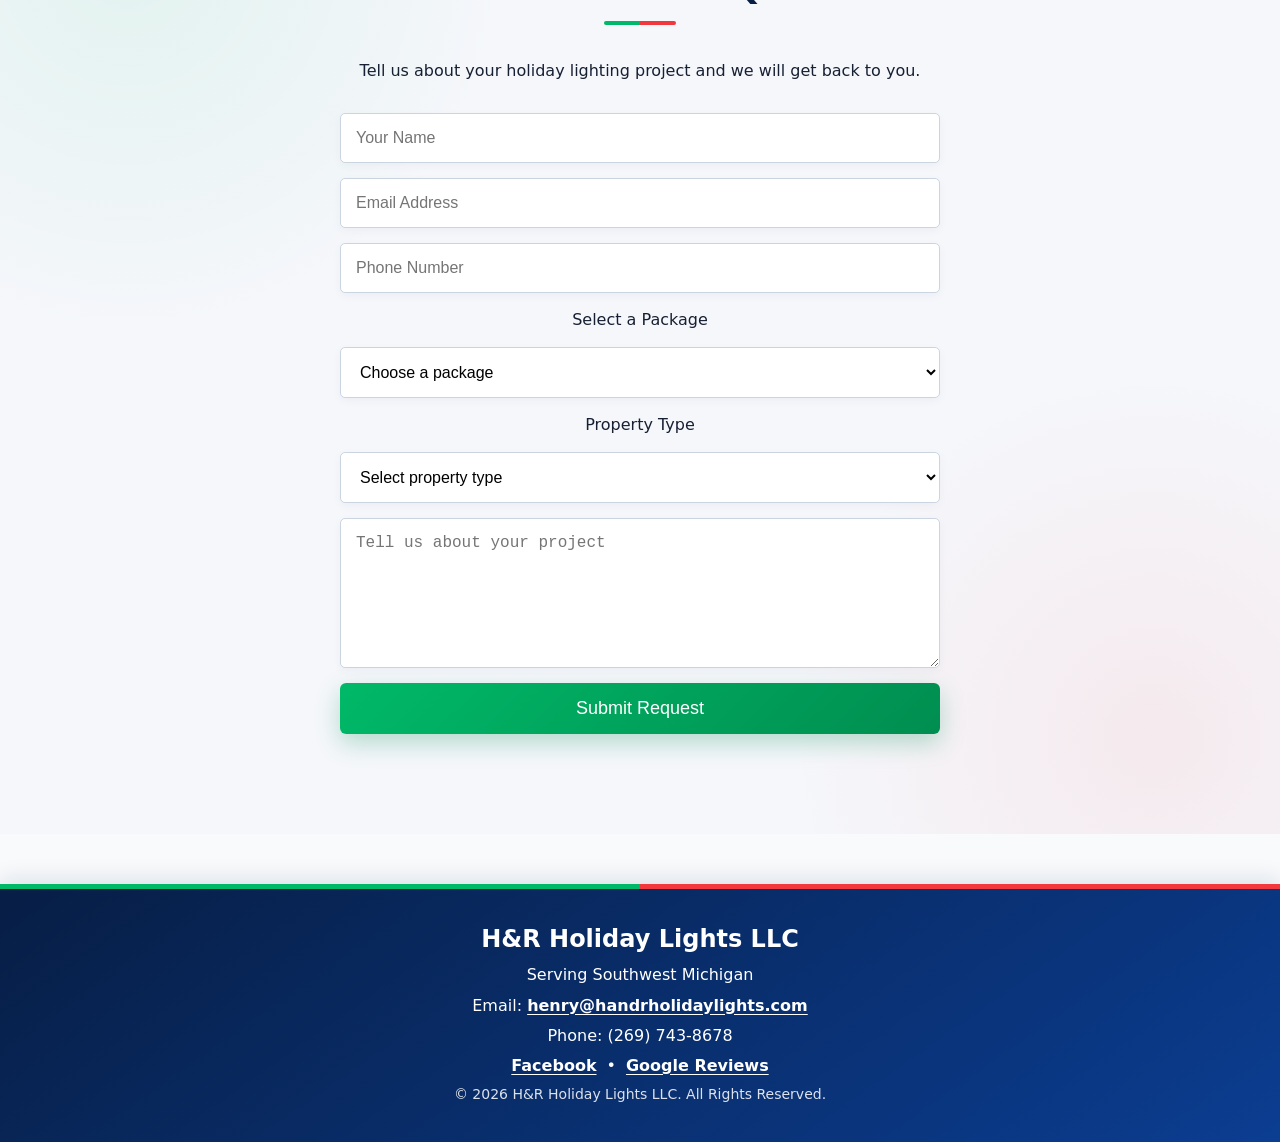
==== commit 727d4624: "Remove photo upload from quote form" ====
--- a/index.html
+++ b/index.html
@@ -667,7 +667,7 @@
         Tell us about your holiday lighting project and we will get back to you.
     </p>
 
-    <form action="https://formspree.io/f/xqpzarww" method="POST" enctype="multipart/form-data">
+    <form action="https://formspree.io/f/xqpzarww" method="POST">
 
     <input
         type="text"
@@ -704,13 +704,6 @@
     <option value="Church">Church</option>
     <option value="Apartment / HOA">Apartment / HOA</option>
 </select>
-<label for="photos">Upload a photo of your property</label>
-
-<input 
-    type="file" 
-    id="photos" 
-    name="photos" 
-    accept="image/*">
     <textarea
         name="message"
         placeholder="Tell us about your project"
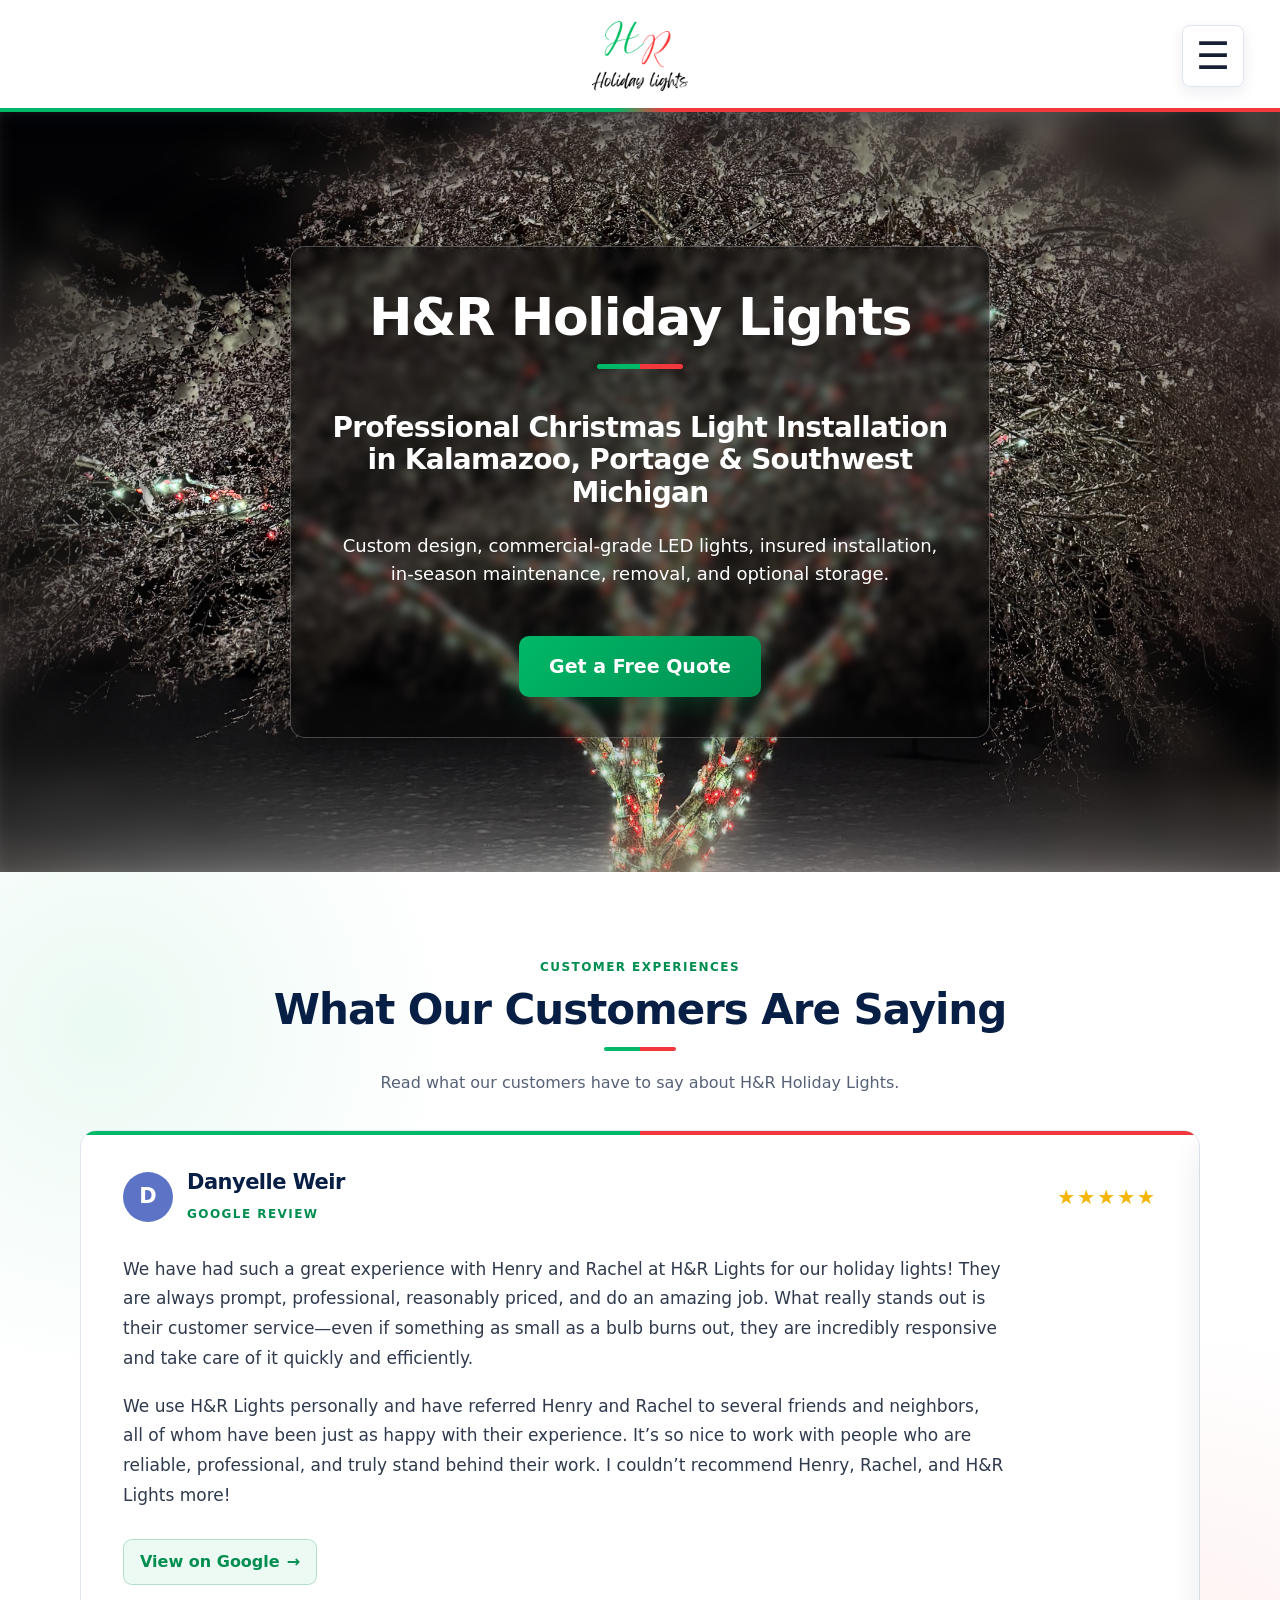
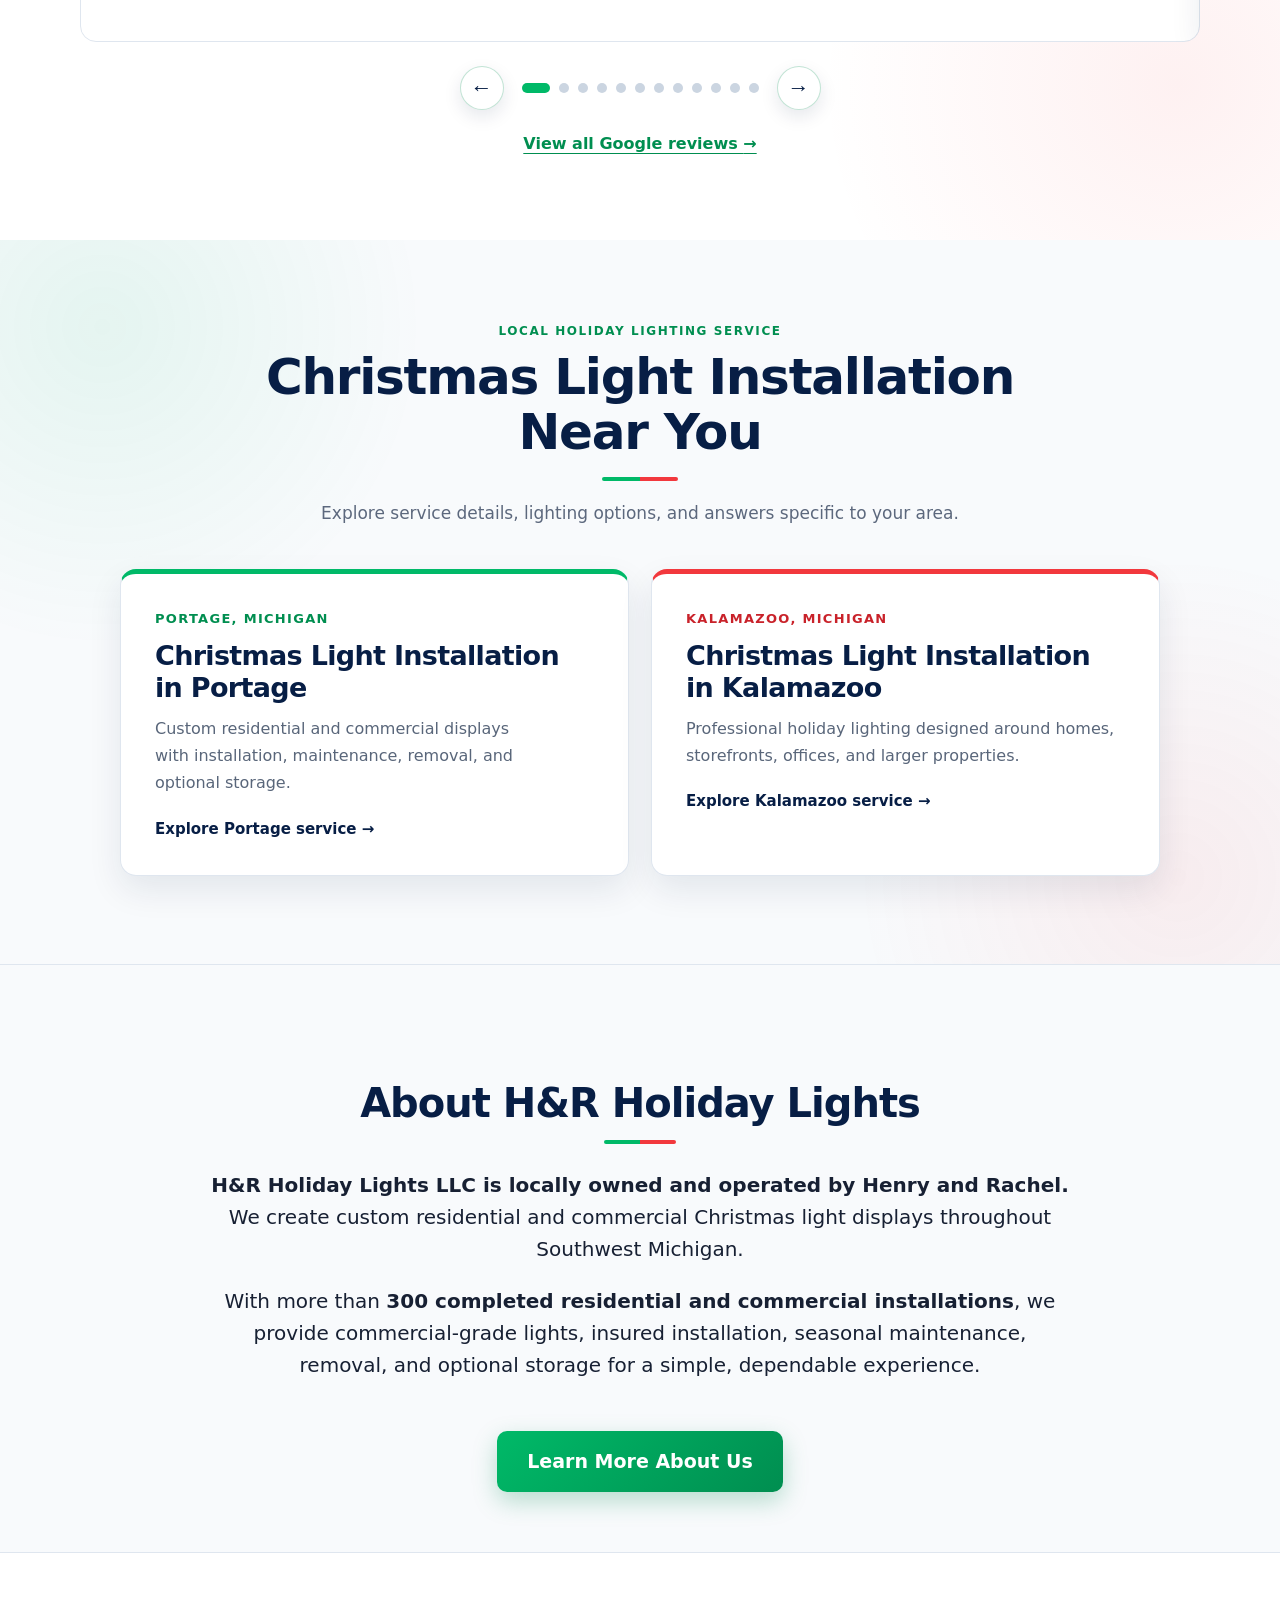
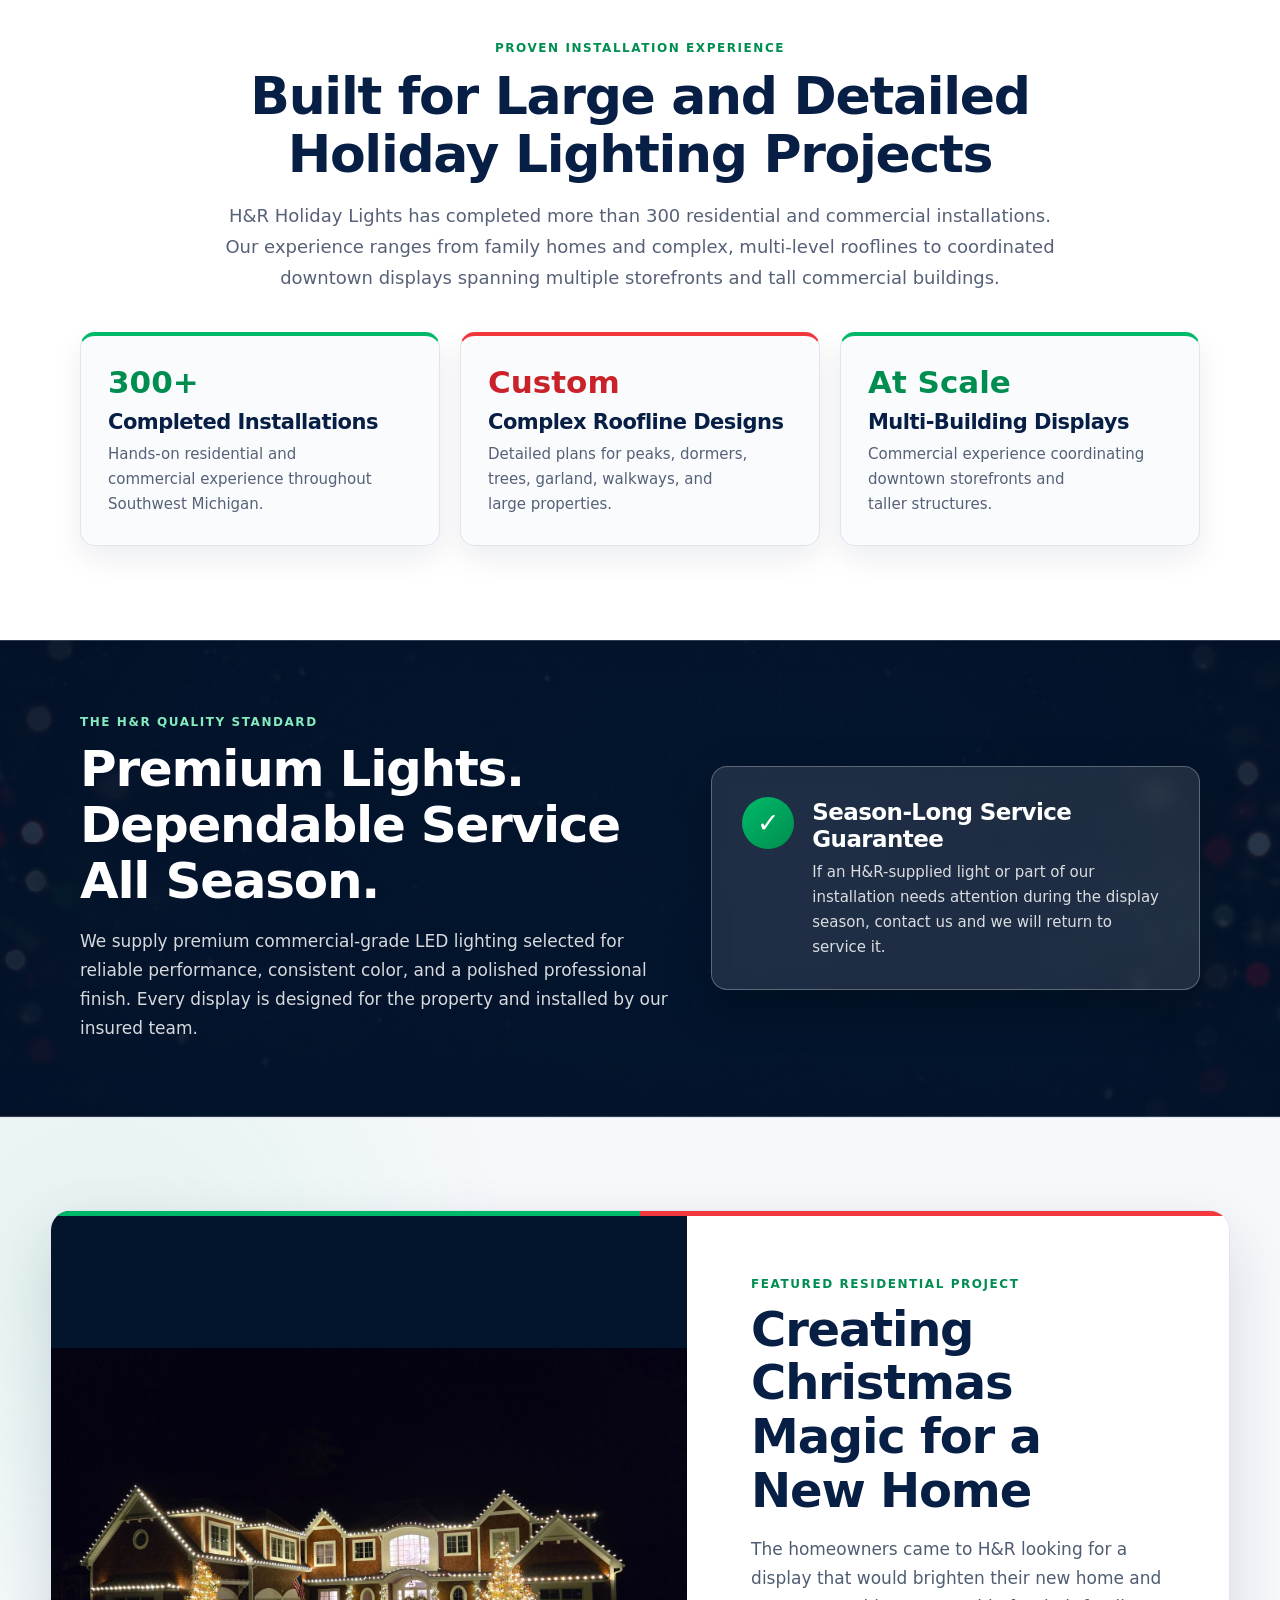
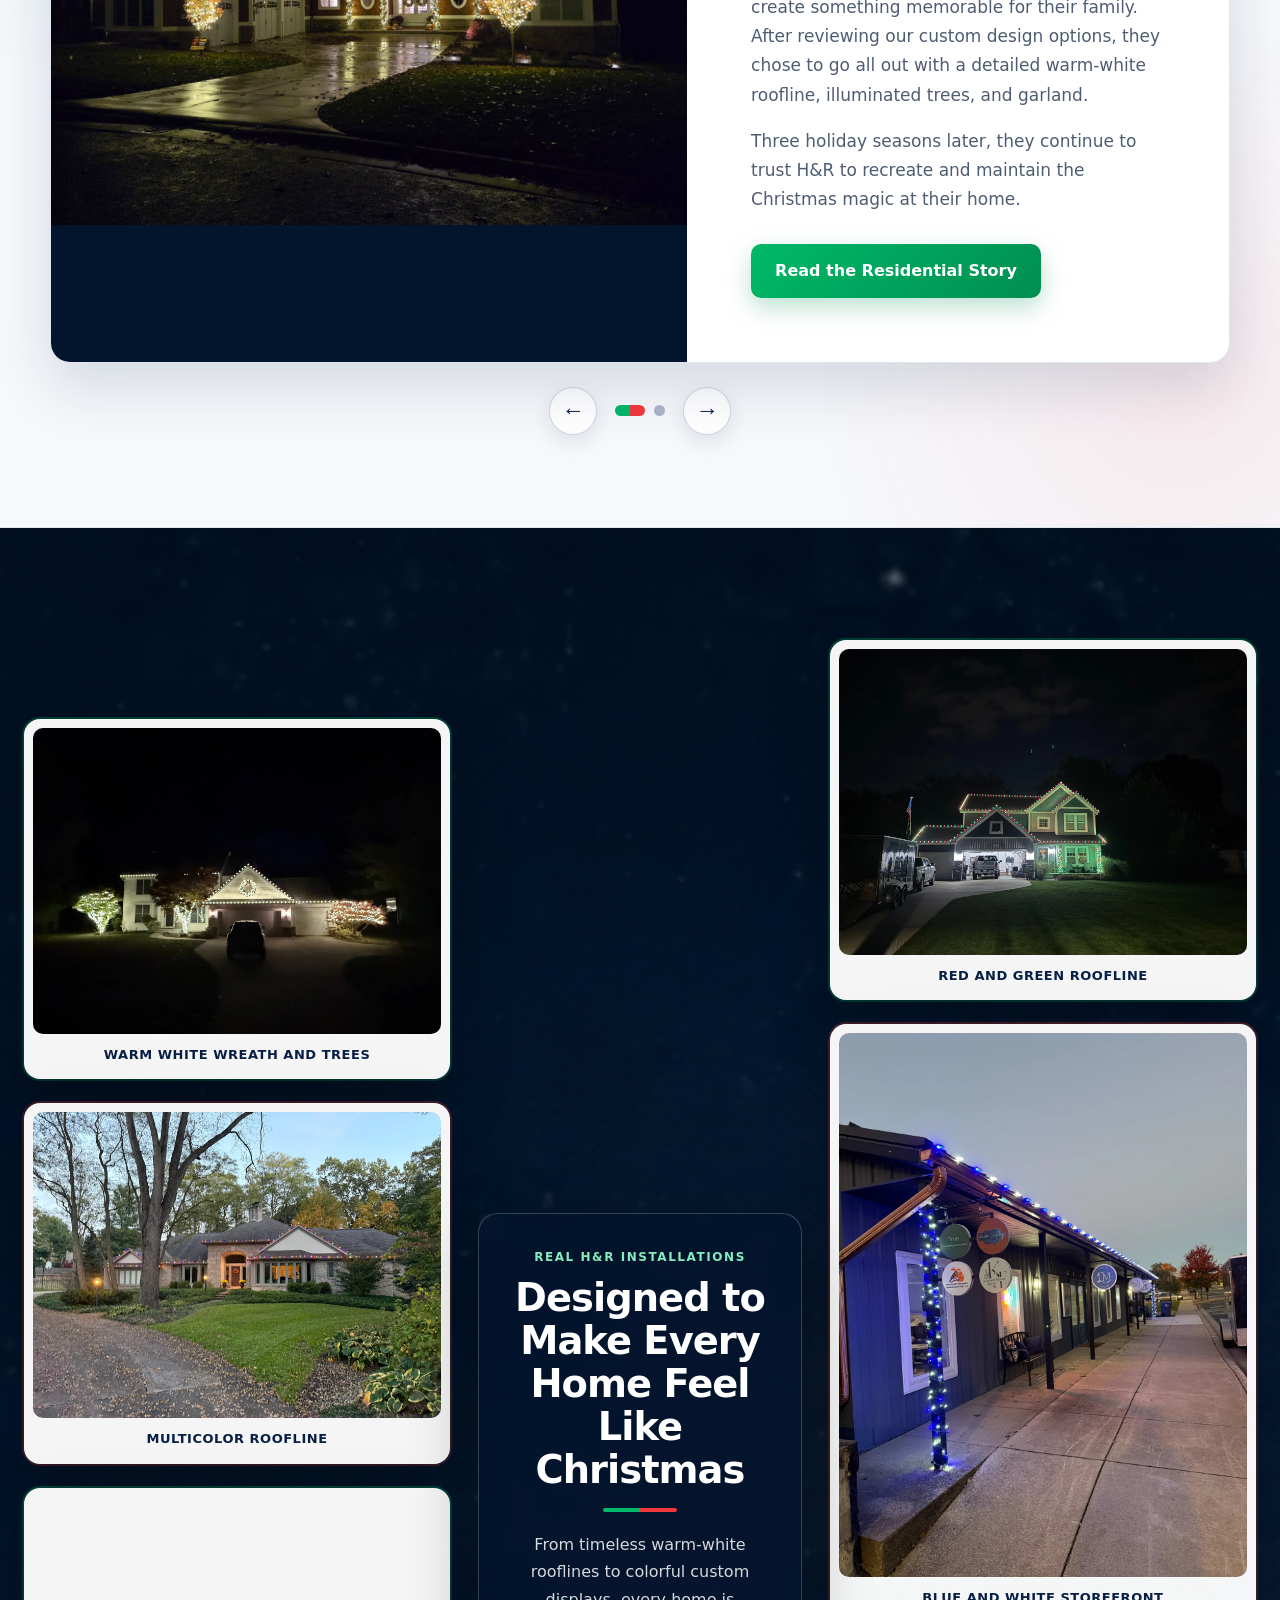
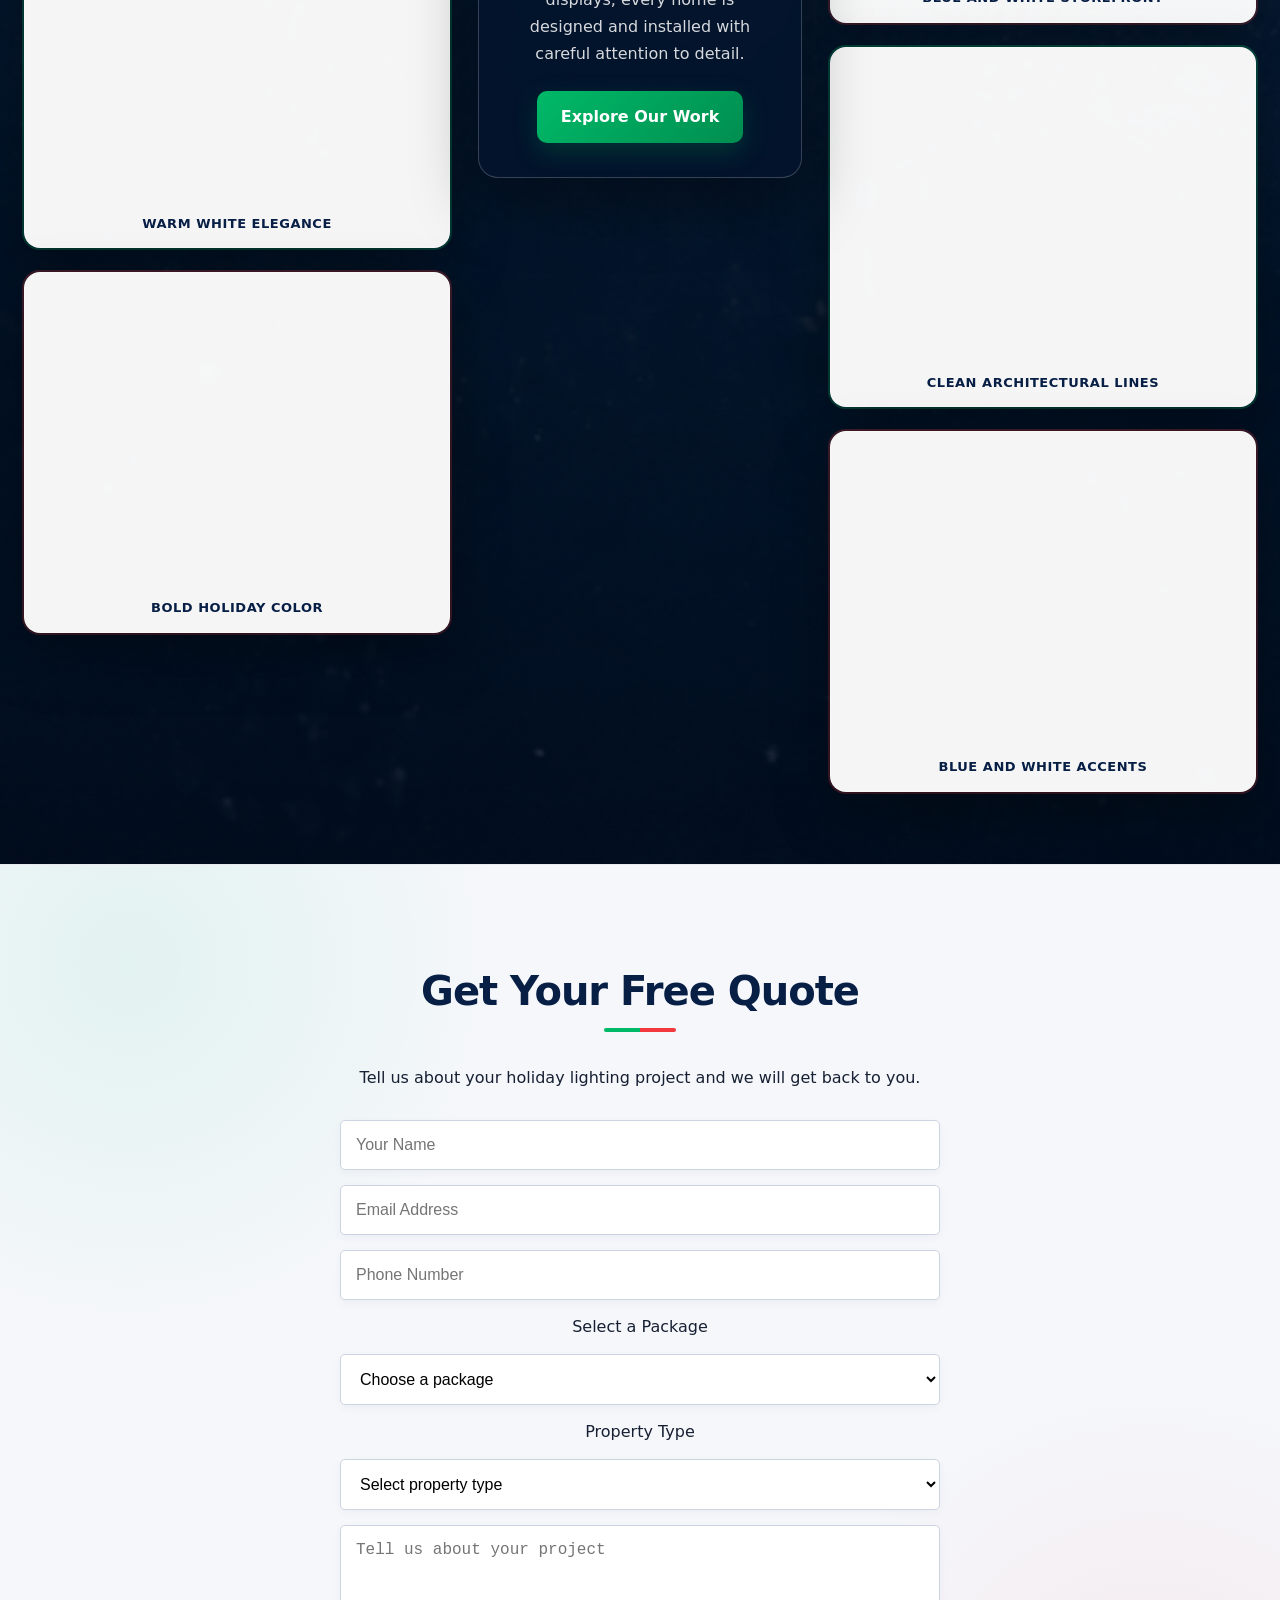
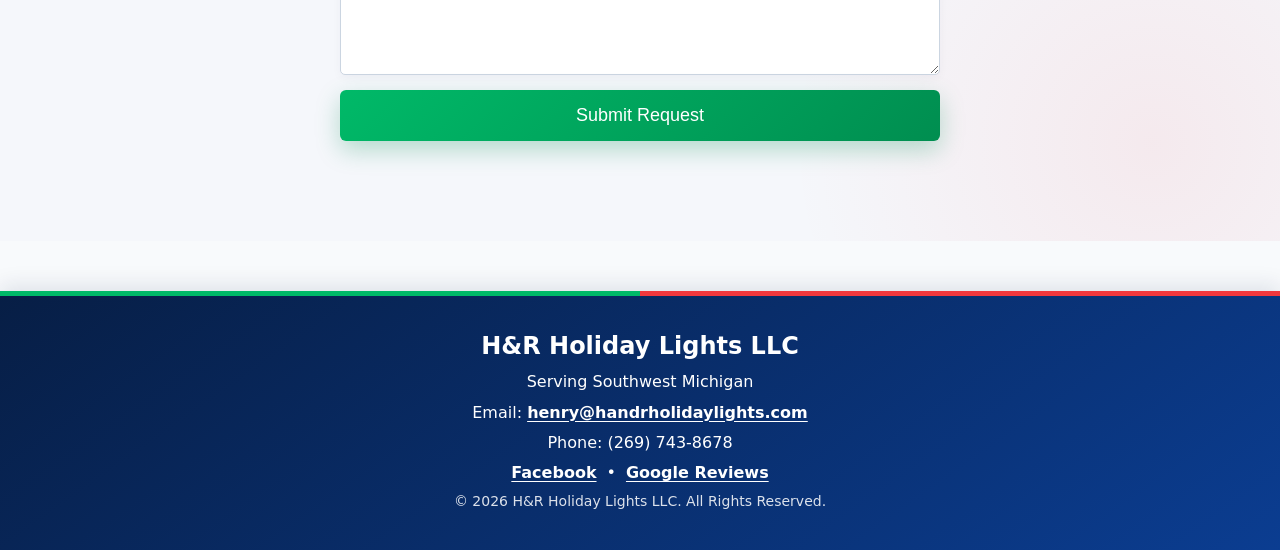
==== commit 44ec52e6: "Add new installation photos to homepage and commercial gallery" ====
--- a/index.html
+++ b/index.html
@@ -621,6 +621,16 @@
     <div class="showcase-inner">
         <div class="showcase-photo-column showcase-photo-column-left">
             <figure class="showcase-photo">
+                <img src="photos/warm-white-wreath-and-trees.webp" alt="Warm white roofline, illuminated wreath, and wrapped trees" width="1600" height="1200" loading="lazy" decoding="async">
+                <figcaption>Warm white wreath and trees</figcaption>
+            </figure>
+
+            <figure class="showcase-photo">
+                <img src="photos/multicolor-roofline.webp" alt="Multicolor Christmas lights outlining a brick home at dusk" width="1600" height="1200" loading="lazy" decoding="async">
+                <figcaption>Multicolor roofline</figcaption>
+            </figure>
+
+            <figure class="showcase-photo">
                 <img src="photos/Bandos.jpeg" alt="Large home outlined with warm white holiday lights" width="1600" height="1200" loading="lazy" decoding="async">
                 <figcaption>Warm white elegance</figcaption>
             </figure>
@@ -642,6 +652,16 @@
         </div>
 
         <div class="showcase-photo-column showcase-photo-column-right">
+            <figure class="showcase-photo">
+                <img src="photos/red-green-roofline.webp" alt="Red and green Christmas lights along a home’s roofline and porch columns" width="1600" height="1200" loading="lazy" decoding="async">
+                <figcaption>Red and green roofline</figcaption>
+            </figure>
+
+            <figure class="showcase-photo">
+                <img src="photos/blue-white-storefront.webp" alt="Blue and white holiday lights along a storefront roofline and wrapped posts" width="1200" height="1600" loading="lazy" decoding="async">
+                <figcaption>Blue and white storefront</figcaption>
+            </figure>
+
             <figure class="showcase-photo">
                 <img src="photos/Eric.jpeg" alt="Wide home with a crisp warm white roofline display" width="4032" height="3024" loading="lazy" decoding="async">
                 <figcaption>Clean architectural lines</figcaption>
